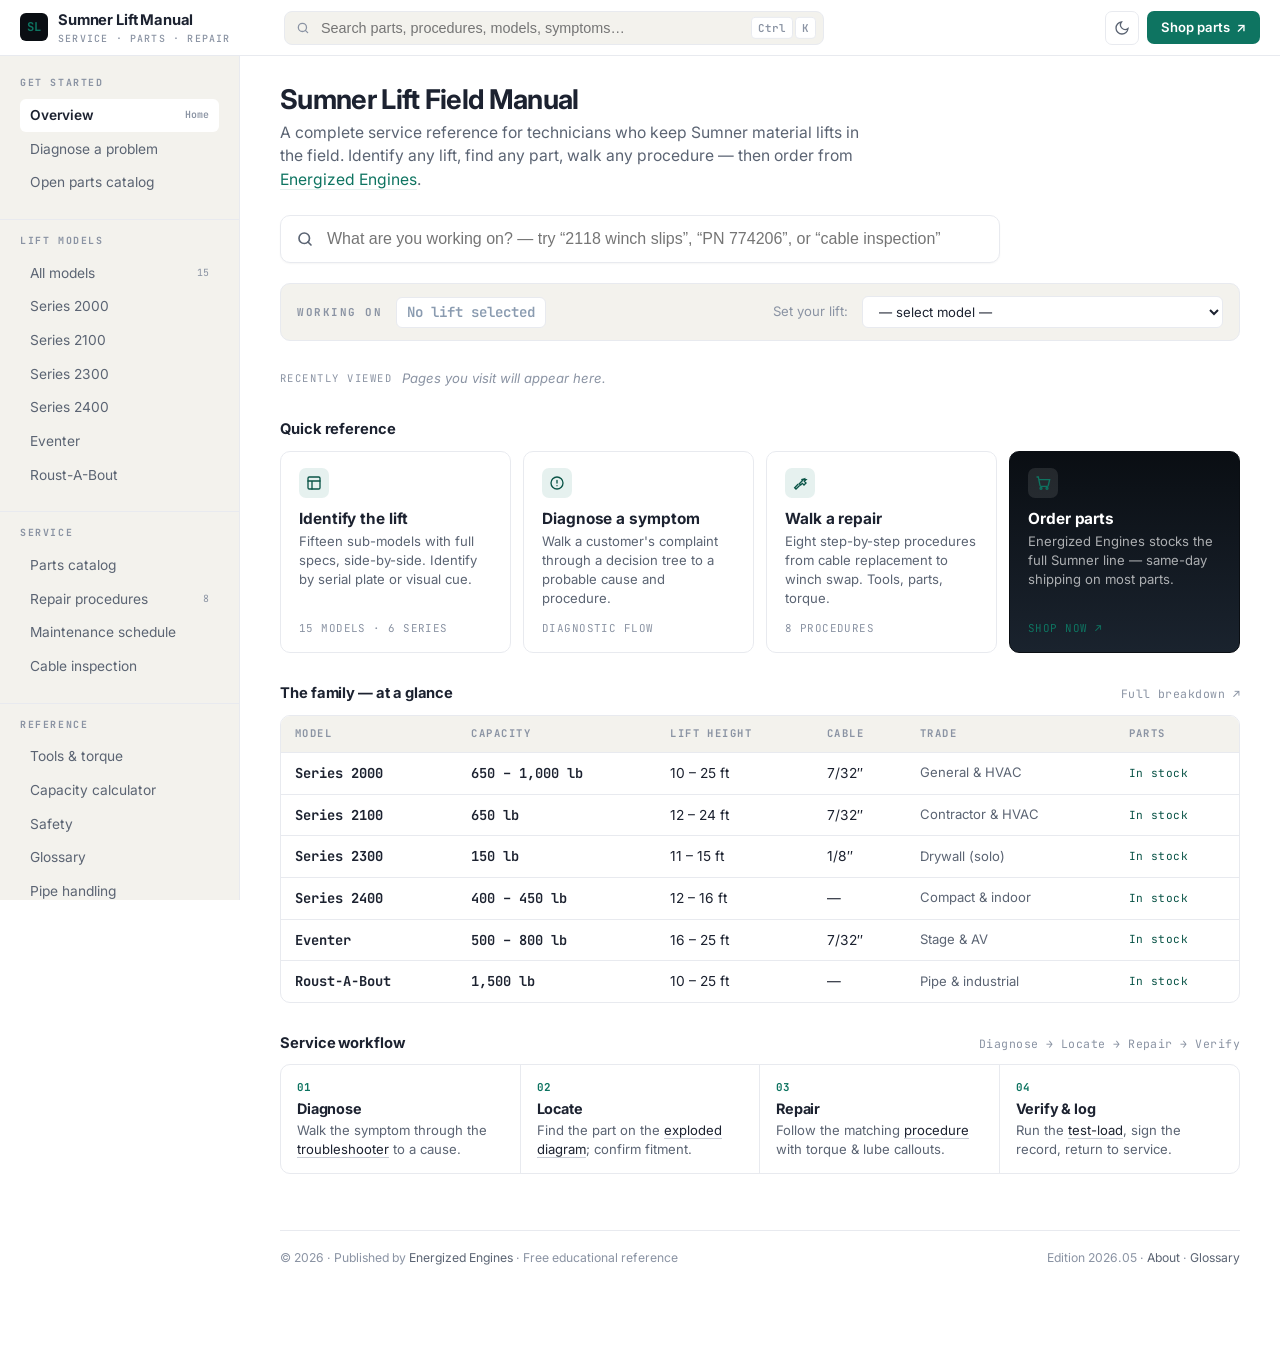
==== index.html @ 6c2befb0 "UX overhaul: rebuild home as a real app shell The site has been getting CSS layered on top of CSS. T" ====
<!doctype html>
<html lang="en">
<head>
<meta charset="utf-8" />
<meta name="viewport" content="width=device-width, initial-scale=1" />
<title>Sumner Lift Field Manual — Service Reference for Repair Personnel</title>
<meta name="description" content="A complete service reference for Sumner material lifts. Identify any lift, find any part, walk any procedure, and order from Energized Engines." />
<link rel="preconnect" href="https://fonts.googleapis.com" />
<link rel="preconnect" href="https://fonts.gstatic.com" crossorigin />
<link href="https://fonts.googleapis.com/css2?family=Inter:wght@400;500;600;700;800&family=JetBrains+Mono:wght@400;500;600;700&display=swap" rel="stylesheet" />
<link rel="stylesheet" href="css/styles.css" />
<link rel="icon" href="data:image/svg+xml,%3Csvg xmlns='http://www.w3.org/2000/svg' viewBox='0 0 32 32'%3E%3Crect width='32' height='32' rx='6' fill='%230a0e13'/%3E%3Ctext x='50%25' y='58%25' font-family='monospace' font-size='14' font-weight='700' fill='%230e7461' text-anchor='middle'%3ESL%3C/text%3E%3C/svg%3E" />
</head>
<body class="app-page">

<!-- TOP BAR -->
<header class="app-topbar">
  <div class="app-topbar-inner">
    <a href="index.html" class="app-brand">
      <div class="app-brand-mark">SL</div>
      <div class="app-brand-name">Sumner Lift Manual<small>Service · Parts · Repair</small></div>
    </a>

    <div class="app-search">
      <input type="search" id="site-search" placeholder="Search parts, procedures, models, symptoms…" aria-label="Search the manual" autocomplete="off" />
      <span class="app-search-kbd"><kbd id="kbd-mod">⌘</kbd><kbd>K</kbd></span>
      <div class="search-results" id="search-results"></div>
    </div>

    <div class="app-topbar-actions">
      <button class="app-mobile-toggle app-icon-btn" aria-label="Open menu" onclick="document.querySelector('.app-sidebar').classList.add('open'); document.querySelector('.app-mobile-backdrop').classList.add('open');">≡</button>
      <button class="app-icon-btn theme-toggle" onclick="toggleTheme()" aria-label="Toggle theme"></button>
      <a class="app-shop-btn" href="https://www.energizedengines.com/collections/all-parts" target="_blank" rel="sponsored noopener"><span>Shop parts</span></a>
    </div>
  </div>
</header>

<div class="app-mobile-backdrop" onclick="document.querySelector('.app-sidebar').classList.remove('open'); this.classList.remove('open');"></div>

<div class="app-shell">

  <!-- SIDEBAR -->
  <aside class="app-sidebar">
    <div class="app-nav-group">
      <h6>Get started</h6>
      <ul>
        <li><a href="index.html" class="active">Overview <span class="badge">Home</span></a></li>
        <li><a href="troubleshooting.html">Diagnose a problem</a></li>
        <li><a href="parts.html">Open parts catalog</a></li>
      </ul>
    </div>

    <div class="app-nav-group">
      <h6>Lift models</h6>
      <ul>
        <li><a href="models.html">All models <span class="badge">15</span></a></li>
        <li><a href="models.html#series-2000">Series 2000</a></li>
        <li><a href="models.html#series-2100">Series 2100</a></li>
        <li><a href="models.html#series-2300">Series 2300</a></li>
        <li><a href="models.html#series-2400">Series 2400</a></li>
        <li><a href="models.html#eventer">Eventer</a></li>
        <li><a href="models.html#roust-a-bout">Roust-A-Bout</a></li>
      </ul>
    </div>

    <div class="app-nav-group">
      <h6>Service</h6>
      <ul>
        <li><a href="parts.html">Parts catalog</a></li>
        <li><a href="repairs.html">Repair procedures <span class="badge">8</span></a></li>
        <li><a href="maintenance.html">Maintenance schedule</a></li>
        <li><a href="inspection.html">Cable inspection</a></li>
      </ul>
    </div>

    <div class="app-nav-group">
      <h6>Reference</h6>
      <ul>
        <li><a href="tools.html">Tools &amp; torque</a></li>
        <li><a href="calculators.html">Capacity calculator</a></li>
        <li><a href="safety.html">Safety</a></li>
        <li><a href="glossary.html">Glossary</a></li>
        <li><a href="pipe-equipment.html">Pipe handling</a></li>
        <li><a href="history.html">Heritage</a></li>
      </ul>
    </div>

    <div class="app-nav-group">
      <h6>Order parts</h6>
      <ul>
        <li><a class="app-nav-shop" href="https://www.energizedengines.com/collections/all-parts" target="_blank" rel="sponsored noopener">Shop Sumner parts ↗</a></li>
      </ul>
    </div>
  </aside>

  <!-- MAIN -->
  <main class="app-main">

    <!-- DASHBOARD HERO -->
    <h1 class="app-h1">Sumner Lift Field Manual</h1>
    <p class="app-subtitle">A complete service reference for technicians who keep Sumner material lifts in the field. Identify any lift, find any part, walk any procedure — then order from <a href="https://www.energizedengines.com/" target="_blank" rel="sponsored noopener" style="color: var(--accent-teal); border-bottom: 1px solid var(--accent-teal-tint);">Energized Engines</a>.</p>

    <div class="app-hero-search">
      <input type="search" placeholder="What are you working on? — try “2118 winch slips”, “PN 774206”, or “cable inspection”"
             oninput="document.getElementById('site-search').value=this.value; document.getElementById('site-search').dispatchEvent(new Event('input'));" />
    </div>

    <!-- LIFT CONTEXT -->
    <div class="app-ctx">
      <strong>Working on</strong>
      <span class="app-ctx-active" id="lift-ctx-display"><em style="color: var(--v3-text-faint); font-style: normal;">No lift selected</em></span>
      <button id="lift-ctx-clear" class="clear-ctx" title="Clear lift selection" aria-label="Clear lift selection" style="background: transparent; border: 0; color: var(--v3-text-faint); font-family: var(--mono); cursor: pointer; padding: 0 4px; display: none;">×</button>
      <span style="margin-left: auto; color: var(--v3-text-faint); font-size: .82rem;">Set your lift:</span>
      <select id="lift-ctx" aria-label="Select your lift model">
        <option value="">— select model —</option>
        <option value="2010">Series 2010 — 1,000 lb / 11′7″</option>
        <option value="2015">Series 2015 — 800 lb / 16′2″</option>
        <option value="2020">Series 2020 — 800 lb / 20′9″</option>
        <option value="2025">Series 2025 — 650 lb / 25′5″</option>
        <option value="2112">Series 2112 — 650 lb / 12′11″</option>
        <option value="2118">Series 2118 — 650 lb / 18′4″</option>
        <option value="2124">Series 2124 — 650 lb / 23′9″</option>
        <option value="2300">Series 2300 — 150 lb (drywall)</option>
        <option value="2412">Series 2412 — 400 lb / 12′11″</option>
        <option value="2416">Series 2416 — 450 lb / 16′11″</option>
        <option value="Eventer 16">Eventer 16 — 500 lb / 16′11″</option>
        <option value="Eventer 20">Eventer 20 — 800 lb / 20′</option>
        <option value="Eventer 25">Eventer 25 — 650 lb / 25′</option>
        <option value="R-100">Roust-A-Bout R-100 — 1,500 lb / 10′ (fits std. door)</option>
        <option value="R-150">Roust-A-Bout R-150 — 1,500 lb / 15′</option>
        <option value="R-250">Roust-A-Bout R-250 — 1,500 lb / 25′</option>
      </select>
    </div>

    <!-- RECENTLY VIEWED -->
    <div class="app-recent">
      <span class="app-recent-label">Recently viewed</span>
      <div id="recent-list">
        <div class="empty">Pages you visit will appear here.</div>
      </div>
    </div>

    <!-- QUICK REFERENCE -->
    <div class="app-section-h">
      <h2>Quick reference</h2>
    </div>
    <div class="app-quickref">
      <a class="app-card" href="models.html">
        <div class="icon"><svg viewBox="0 0 24 24" fill="none" stroke="currentColor" stroke-width="2" stroke-linecap="round"><rect x="3" y="3" width="18" height="18" rx="2"/><path d="M3 9h18M9 21V9"/></svg></div>
        <h3>Identify the lift</h3>
        <p>Fifteen sub-models with full specs, side-by-side. Identify by serial plate or visual cue.</p>
        <div class="meta-bottom">15 MODELS · 6 SERIES</div>
      </a>
      <a class="app-card" href="troubleshooting.html">
        <div class="icon"><svg viewBox="0 0 24 24" fill="none" stroke="currentColor" stroke-width="2" stroke-linecap="round"><circle cx="12" cy="12" r="9"/><path d="M12 8v4M12 16h.01"/></svg></div>
        <h3>Diagnose a symptom</h3>
        <p>Walk a customer&apos;s complaint through a decision tree to a probable cause and procedure.</p>
        <div class="meta-bottom">DIAGNOSTIC FLOW</div>
      </a>
      <a class="app-card" href="repairs.html">
        <div class="icon"><svg viewBox="0 0 24 24" fill="none" stroke="currentColor" stroke-width="2" stroke-linecap="round"><path d="M14 7h7l-2.5 2.5L21 12l-3 3-2.5-2.5L13 15l-2-2 7-7z"/><path d="M9 14l-5 5 2 2 5-5"/></svg></div>
        <h3>Walk a repair</h3>
        <p>Eight step-by-step procedures from cable replacement to winch swap. Tools, parts, torque.</p>
        <div class="meta-bottom">8 PROCEDURES</div>
      </a>
      <a class="app-card app-card--shop" href="https://www.energizedengines.com/collections/all-parts" target="_blank" rel="sponsored noopener">
        <div class="icon"><svg viewBox="0 0 24 24" fill="none" stroke="currentColor" stroke-width="2" stroke-linecap="round"><path d="M3 3h2l2.5 12.5a2 2 0 0 0 2 1.5h8.5a2 2 0 0 0 2-1.6L22 7H6"/><circle cx="9" cy="20" r="1.5"/><circle cx="18" cy="20" r="1.5"/></svg></div>
        <h3>Order parts</h3>
        <p>Energized Engines stocks the full Sumner line — same-day shipping on most parts.</p>
        <div class="meta-bottom">SHOP NOW ↗</div>
      </a>
    </div>

    <!-- THE FAMILY · SPEC MATRIX -->
    <div class="app-section-h">
      <h2>The family — at a glance</h2>
      <a class="more" href="models.html">Full breakdown ↗</a>
    </div>
    <div class="app-spec-matrix">
      <table>
        <thead>
          <tr>
            <th>Model</th>
            <th>Capacity</th>
            <th>Lift height</th>
            <th>Cable</th>
            <th>Trade</th>
            <th>Parts</th>
          </tr>
        </thead>
        <tbody>
          <tr onclick="window.location.href='models.html#series-2000'">
            <td class="model">Series 2000</td>
            <td class="cap">650 – 1,000 lb</td>
            <td>10 – 25 ft</td>
            <td>7/32″</td>
            <td class="desc">General &amp; HVAC</td>
            <td class="stock">In stock</td>
          </tr>
          <tr onclick="window.location.href='models.html#series-2100'">
            <td class="model">Series 2100</td>
            <td class="cap">650 lb</td>
            <td>12 – 24 ft</td>
            <td>7/32″</td>
            <td class="desc">Contractor &amp; HVAC</td>
            <td class="stock">In stock</td>
          </tr>
          <tr onclick="window.location.href='models.html#series-2300'">
            <td class="model">Series 2300</td>
            <td class="cap">150 lb</td>
            <td>11 – 15 ft</td>
            <td>1/8″</td>
            <td class="desc">Drywall (solo)</td>
            <td class="stock">In stock</td>
          </tr>
          <tr onclick="window.location.href='models.html#series-2400'">
            <td class="model">Series 2400</td>
            <td class="cap">400 – 450 lb</td>
            <td>12 – 16 ft</td>
            <td>—</td>
            <td class="desc">Compact &amp; indoor</td>
            <td class="stock">In stock</td>
          </tr>
          <tr onclick="window.location.href='models.html#eventer'">
            <td class="model">Eventer</td>
            <td class="cap">500 – 800 lb</td>
            <td>16 – 25 ft</td>
            <td>7/32″</td>
            <td class="desc">Stage &amp; AV</td>
            <td class="stock">In stock</td>
          </tr>
          <tr onclick="window.location.href='models.html#roust-a-bout'">
            <td class="model">Roust-A-Bout</td>
            <td class="cap">1,500 lb</td>
            <td>10 – 25 ft</td>
            <td>—</td>
            <td class="desc">Pipe &amp; industrial</td>
            <td class="stock">In stock</td>
          </tr>
        </tbody>
      </table>
    </div>

    <!-- SERVICE WORKFLOW -->
    <div class="app-section-h">
      <h2>Service workflow</h2>
      <span class="more">Diagnose → Locate → Repair → Verify</span>
    </div>
    <div class="app-flow">
      <div class="app-flow-step">
        <div class="num">01</div>
        <h4>Diagnose</h4>
        <p>Walk the symptom through the <a href="troubleshooting.html">troubleshooter</a> to a cause.</p>
      </div>
      <div class="app-flow-step">
        <div class="num">02</div>
        <h4>Locate</h4>
        <p>Find the part on the <a href="parts.html">exploded diagram</a>; confirm fitment.</p>
      </div>
      <div class="app-flow-step">
        <div class="num">03</div>
        <h4>Repair</h4>
        <p>Follow the matching <a href="repairs.html">procedure</a> with torque &amp; lube callouts.</p>
      </div>
      <div class="app-flow-step">
        <div class="num">04</div>
        <h4>Verify &amp; log</h4>
        <p>Run the <a href="maintenance.html">test-load</a>, sign the record, return to service.</p>
      </div>
    </div>

    <!-- FOOTER -->
    <div class="app-footer">
      <span>© 2026 · Published by <a href="https://www.energizedengines.com/" target="_blank" rel="sponsored noopener">Energized Engines</a> · Free educational reference</span>
      <span>Edition 2026.05 · <a href="history.html">About</a> · <a href="glossary.html">Glossary</a></span>
    </div>

  </main>

</div>

<script src="js/main.js"></script>
<script>
  // Show ⌘ on Mac, Ctrl on Windows/Linux
  (function () {
    var kbd = document.getElementById('kbd-mod');
    if (kbd && !/Mac|iPhone|iPad/.test(navigator.platform || '')) kbd.textContent = 'Ctrl';
  })();
</script>

</body>
</html>
---- css/styles.css ----
/* ============================================================
   SUMNER LIFT FIELD MANUAL — STYLESHEET
   Industrial / technical-manual aesthetic
   ============================================================ */

:root {
  --steel-950: #0b1117;
  --steel-900: #111820;
  --steel-800: #1a232e;
  --steel-700: #243140;
  --steel-600: #34465a;
  --steel-500: #5b6e85;
  --steel-400: #8a9bb0;
  --steel-300: #b9c4d2;
  --steel-200: #dde3ec;
  --steel-100: #eef1f5;
  --steel-050: #f7f8fb;

  --safety-orange: #ff6b1a;
  --safety-orange-dim: #d35613;
  --hazard-yellow: #ffc419;
  --hazard-yellow-dim: #d99e00;
  --signal-red: #d23131;
  --signal-green: #2b9a4a;
  --signal-blue: #1f6feb;

  --ink: #0b1117;
  --ink-soft: #2a3441;
  --paper: #ffffff;
  --paper-warm: #fbfaf6;
  --paper-soft: #f7f8fb;

  --rule: #d8dee7;
  --rule-strong: #b3bdcb;

  --shadow-sm: 0 1px 2px rgba(11,17,23,.06), 0 1px 1px rgba(11,17,23,.04);
  --shadow-md: 0 4px 14px rgba(11,17,23,.08), 0 2px 4px rgba(11,17,23,.05);
  --shadow-lg: 0 18px 40px rgba(11,17,23,.18), 0 6px 14px rgba(11,17,23,.08);

  --radius-sm: 4px;
  --radius-md: 8px;
  --radius-lg: 14px;

  --mono: ui-monospace, "SF Mono", "JetBrains Mono", "Fira Code", Menlo, Consolas, monospace;
  --sans: "Inter", system-ui, -apple-system, "Segoe UI", Roboto, "Helvetica Neue", Arial, sans-serif;
  --serif: "Source Serif 4", "Source Serif Pro", Georgia, "Times New Roman", serif;

  --maxw: 1240px;
}

* { box-sizing: border-box; }
html { -webkit-text-size-adjust: 100%; scroll-behavior: smooth; }
body {
  margin: 0;
  font-family: var(--sans);
  font-size: 16px;
  line-height: 1.55;
  color: var(--ink);
  background: var(--paper);
  -webkit-font-smoothing: antialiased;
}

img, svg { max-width: 100%; display: block; }
a { color: var(--signal-blue); text-decoration: none; }
a:hover { text-decoration: underline; }

/* ---------- Typography ---------- */
h1, h2, h3, h4 { font-weight: 700; line-height: 1.2; letter-spacing: -0.01em; margin: 0 0 .5em; }
h1 { font-size: clamp(2rem, 4vw, 3.25rem); letter-spacing: -0.025em; }
h2 { font-size: clamp(1.5rem, 2.4vw, 2.1rem); letter-spacing: -0.02em; }
h3 { font-size: 1.2rem; }
p { margin: 0 0 1em; }
code, kbd { font-family: var(--mono); font-size: .9em; background: var(--steel-100); padding: 1px 6px; border-radius: 3px; }

.eyebrow {
  font-family: var(--mono);
  font-size: .78rem;
  letter-spacing: .18em;
  text-transform: uppercase;
  color: var(--safety-orange);
  font-weight: 600;
  display: inline-flex;
  align-items: center;
  gap: .55rem;
}
.eyebrow::before {
  content: "";
  width: 28px; height: 2px;
  background: var(--safety-orange);
}

.lead { font-size: 1.18rem; color: var(--ink-soft); }

/* ---------- Layout ---------- */
.wrap { max-width: var(--maxw); margin: 0 auto; padding: 0 24px; }
.section { padding: 72px 0; }
.section--tight { padding: 48px 0; }
.section--dark { background: var(--steel-950); color: var(--steel-200); }
.section--dark h1, .section--dark h2, .section--dark h3 { color: #fff; }
.section--paper { background: var(--paper-warm); }
.section--steel { background: var(--steel-100); }

/* ---------- Top bar ---------- */
.topbar {
  background: var(--steel-950);
  color: var(--steel-300);
  font-family: var(--mono);
  font-size: .78rem;
  letter-spacing: .04em;
  padding: 7px 0;
  border-bottom: 1px solid #000;
}
.topbar .wrap {
  display: flex; justify-content: space-between; align-items: center; gap: 16px;
  flex-wrap: wrap;
}
.topbar .blink {
  width: 8px; height: 8px; background: var(--signal-green); border-radius: 50%;
  display: inline-block; margin-right: 8px; box-shadow: 0 0 8px var(--signal-green);
  animation: blink 2s ease-in-out infinite;
}
@keyframes blink { 50% { opacity: .35; } }

/* ---------- Header / nav ---------- */
.site-header {
  background: var(--paper);
  border-bottom: 1px solid var(--rule);
  position: sticky; top: 0; z-index: 50;
  backdrop-filter: saturate(140%) blur(8px);
  background: rgba(255,255,255,.92);
}
.site-header .wrap {
  display: flex; align-items: center; justify-content: space-between; gap: 24px;
  padding-top: 14px; padding-bottom: 14px;
}
.brand {
  display: inline-flex; align-items: center; gap: 12px;
  text-decoration: none; color: var(--ink);
}
.brand:hover { text-decoration: none; }
.brand-mark {
  width: 38px; height: 38px;
  display: grid; place-items: center;
  background: var(--ink);
  color: var(--hazard-yellow);
  border-radius: 6px;
  font-family: var(--mono);
  font-weight: 700;
  font-size: .9rem;
  letter-spacing: .04em;
  position: relative;
  overflow: hidden;
}
.brand-mark::after {
  content: ""; position: absolute; inset: 0;
  background: repeating-linear-gradient(45deg, transparent 0 6px, rgba(255,196,25,.1) 6px 12px);
  pointer-events: none;
}
.brand-name { font-weight: 700; font-size: 1.05rem; line-height: 1; }
.brand-sub  { font-family: var(--mono); font-size: .72rem; letter-spacing: .12em; color: var(--steel-500); text-transform: uppercase; }

.nav { display: flex; gap: 4px; }
.nav a {
  padding: 8px 14px;
  color: var(--ink-soft);
  font-weight: 500;
  font-size: .94rem;
  border-radius: 6px;
}
.nav a:hover { background: var(--steel-100); text-decoration: none; color: var(--ink); }
.nav a.active { color: var(--ink); background: var(--steel-100); }

.menu-toggle {
  display: none; border: 1px solid var(--rule-strong); background: transparent;
  padding: 8px 12px; border-radius: 6px; cursor: pointer; font-family: var(--mono);
}

@media (max-width: 900px) {
  .menu-toggle { display: inline-flex; }
  .nav {
    display: none; position: absolute; top: 100%; left: 0; right: 0;
    background: var(--paper); border-bottom: 1px solid var(--rule);
    flex-direction: column; padding: 12px; gap: 2px;
  }
  .nav.open { display: flex; }
  .nav a { padding: 12px; }
}

/* ---------- Buttons ---------- */
.btn {
  display: inline-flex; align-items: center; gap: 8px;
  padding: 12px 20px;
  border-radius: 8px;
  font-weight: 600; font-size: .95rem;
  border: 1px solid transparent;
  cursor: pointer; text-decoration: none;
  transition: transform .12s ease, background .15s ease, box-shadow .15s ease;
}
.btn:hover { text-decoration: none; transform: translateY(-1px); }
.btn--primary { background: var(--ink); color: #fff; }
.btn--primary:hover { background: #000; box-shadow: var(--shadow-md); }
.btn--accent { background: var(--safety-orange); color: #fff; }
.btn--accent:hover { background: var(--safety-orange-dim); }
.btn--ghost { background: transparent; color: var(--ink); border-color: var(--rule-strong); }
.btn--ghost:hover { background: var(--steel-100); }
.btn--sm { padding: 8px 14px; font-size: .85rem; }

/* ---------- Hero ---------- */
.hero {
  position: relative;
  background:
    radial-gradient(1200px 500px at 80% -10%, rgba(255,107,26,.18), transparent 60%),
    radial-gradient(900px 600px at -10% 110%, rgba(31,111,235,.18), transparent 60%),
    linear-gradient(180deg, var(--steel-950), var(--steel-900));
  color: #fff;
  overflow: hidden;
  padding: 96px 0 88px;
  border-bottom: 1px solid #000;
}
.hero::before {
  content: ""; position: absolute; inset: 0;
  background-image:
    linear-gradient(transparent 95%, rgba(255,255,255,.05) 95%),
    linear-gradient(90deg, transparent 95%, rgba(255,255,255,.05) 95%);
  background-size: 32px 32px;
  pointer-events: none;
  mask-image: radial-gradient(ellipse at center, black 50%, transparent 90%);
}
.hero .wrap { position: relative; display: grid; grid-template-columns: 1.3fr .9fr; gap: 56px; align-items: center; }
.hero h1 { color: #fff; font-size: clamp(2.4rem, 5vw, 4rem); }
.hero .lead { color: var(--steel-300); max-width: 56ch; }
.hero-cta { display: flex; flex-wrap: wrap; gap: 12px; margin-top: 28px; }

.hero-stats {
  display: grid; grid-template-columns: repeat(3, 1fr);
  border-top: 1px solid rgba(255,255,255,.12);
  margin-top: 48px; padding-top: 24px;
  font-family: var(--mono);
}
.hero-stats div { padding-right: 20px; }
.hero-stats strong { font-size: 1.6rem; display: block; color: var(--hazard-yellow); }
.hero-stats span { font-size: .78rem; letter-spacing: .12em; text-transform: uppercase; color: var(--steel-400); }

.hero-art {
  aspect-ratio: 1/1.1;
  background: linear-gradient(180deg, #1a232e, #0b1117);
  border: 1px solid rgba(255,255,255,.08);
  border-radius: 16px;
  position: relative;
  overflow: hidden;
  box-shadow: var(--shadow-lg);
}
.hero-art::after {
  content: "MAST · CARRIAGE · BASE";
  position: absolute; bottom: 16px; left: 16px;
  font-family: var(--mono); font-size: .72rem; letter-spacing: .18em;
  color: var(--steel-500);
}
.hero-art-tag {
  position: absolute; top: 16px; left: 16px;
  font-family: var(--mono); font-size: .72rem; letter-spacing: .14em;
  color: var(--hazard-yellow); border: 1px solid rgba(255,196,25,.4);
  padding: 4px 10px; border-radius: 99px;
}

@media (max-width: 900px) {
  .hero .wrap { grid-template-columns: 1fr; gap: 32px; }
  .hero { padding: 64px 0 56px; }
  .hero-art { max-width: 420px; margin: 0 auto; width: 100%; }
}

/* ---------- Cards & grids ---------- */
.grid { display: grid; gap: 24px; }
.grid--3 { grid-template-columns: repeat(3, 1fr); }
.grid--2 { grid-template-columns: repeat(2, 1fr); }
.grid--4 { grid-template-columns: repeat(4, 1fr); }
@media (max-width: 980px) { .grid--3, .grid--4 { grid-template-columns: repeat(2, 1fr); } }
@media (max-width: 640px) { .grid--3, .grid--4, .grid--2 { grid-template-columns: 1fr; } }

.card {
  background: var(--paper);
  border: 1px solid var(--rule);
  border-radius: var(--radius-lg);
  padding: 24px;
  transition: border-color .15s ease, transform .15s ease, box-shadow .15s ease;
}
.card:hover { border-color: var(--rule-strong); transform: translateY(-2px); box-shadow: var(--shadow-md); }
.card h3 { margin-top: 0; }
.card .meta {
  font-family: var(--mono); font-size: .72rem; letter-spacing: .14em;
  text-transform: uppercase; color: var(--steel-500);
  display: flex; gap: 10px; align-items: center; margin-bottom: 12px;
}
.card .meta .dot { width: 6px; height: 6px; border-radius: 50%; background: var(--safety-orange); }

.card--lift {
  display: flex; flex-direction: column; gap: 16px;
}
.card--lift .lift-svg {
  background: var(--steel-050);
  border-radius: 10px;
  border: 1px solid var(--rule);
  padding: 16px;
  height: 220px; display: grid; place-items: center;
}
.spec-list { list-style: none; margin: 0; padding: 0; font-size: .9rem; }
.spec-list li {
  display: flex; justify-content: space-between; gap: 16px;
  padding: 7px 0; border-bottom: 1px dashed var(--rule);
}
.spec-list li:last-child { border-bottom: 0; }
.spec-list .k { color: var(--steel-500); font-family: var(--mono); font-size: .78rem; letter-spacing: .04em; text-transform: uppercase; }
.spec-list .v { font-weight: 600; }

/* ---------- Schematic / SVG box ---------- */
.schematic {
  background:
    linear-gradient(rgba(35,49,64,.05), rgba(35,49,64,.05)),
    repeating-linear-gradient(0deg, var(--steel-100) 0 1px, transparent 1px 32px),
    repeating-linear-gradient(90deg, var(--steel-100) 0 1px, transparent 1px 32px),
    var(--paper-warm);
  border: 1px solid var(--rule);
  border-radius: var(--radius-md);
  padding: 24px;
  position: relative;
}
.schematic::before {
  content: "FIG. " attr(data-fig);
  position: absolute; top: 10px; right: 14px;
  font-family: var(--mono); font-size: .7rem; letter-spacing: .14em;
  color: var(--steel-500);
}

/* ---------- Callouts ---------- */
.callout {
  border-left: 4px solid var(--steel-500);
  background: var(--steel-050);
  padding: 16px 18px;
  border-radius: 4px;
  margin: 24px 0;
  font-size: .95rem;
}
.callout strong { display: block; font-family: var(--mono); font-size: .76rem; letter-spacing: .14em; text-transform: uppercase; margin-bottom: 4px; }
.callout--danger  { border-color: var(--signal-red);     background: #fdecec; }
.callout--danger strong  { color: var(--signal-red); }
.callout--warning { border-color: var(--hazard-yellow-dim); background: #fff7da; }
.callout--warning strong { color: var(--hazard-yellow-dim); }
.callout--info    { border-color: var(--signal-blue);    background: #eef4ff; }
.callout--info strong    { color: var(--signal-blue); }
.callout--ok      { border-color: var(--signal-green);   background: #e6f5eb; }
.callout--ok strong      { color: var(--signal-green); }

/* ---------- Tables ---------- */
table.data {
  width: 100%; border-collapse: collapse; font-size: .92rem;
  background: var(--paper); border: 1px solid var(--rule);
  border-radius: var(--radius-md); overflow: hidden;
}
table.data th, table.data td { padding: 12px 14px; text-align: left; }
table.data thead th {
  background: var(--steel-900); color: #fff;
  font-family: var(--mono); font-size: .76rem; letter-spacing: .12em; text-transform: uppercase;
  font-weight: 600;
}
table.data tbody tr { border-top: 1px solid var(--rule); }
table.data tbody tr:nth-child(even) { background: var(--steel-050); }

/* ---------- Page header ---------- */
.page-head {
  background: var(--steel-950); color: #fff;
  padding: 64px 0 56px;
  border-bottom: 1px solid #000;
  position: relative;
  overflow: hidden;
}
.page-head::before {
  content: ""; position: absolute; inset: 0;
  background:
    radial-gradient(700px 220px at 90% 50%, rgba(255,107,26,.15), transparent 60%),
    repeating-linear-gradient(90deg, transparent 0 28px, rgba(255,255,255,.03) 28px 29px);
}
.page-head .wrap { position: relative; }
.page-head h1 { color: #fff; max-width: 24ch; }
.page-head p { color: var(--steel-300); max-width: 70ch; }
.breadcrumb {
  font-family: var(--mono); font-size: .76rem; letter-spacing: .12em;
  text-transform: uppercase; color: var(--steel-400); margin-bottom: 12px;
}
.breadcrumb a { color: var(--steel-300); }
.breadcrumb span { color: var(--hazard-yellow); }

/* ---------- Parts catalog ---------- */
.parts-toolbar {
  display: flex; gap: 12px; flex-wrap: wrap; align-items: center;
  background: var(--paper); border: 1px solid var(--rule);
  padding: 12px; border-radius: var(--radius-md);
  margin-bottom: 24px;
  box-shadow: var(--shadow-sm);
}
.parts-toolbar input[type="search"] {
  flex: 1 1 280px; min-width: 200px;
  border: 1px solid var(--rule-strong); background: var(--paper);
  padding: 10px 14px; border-radius: 8px;
  font: inherit; font-size: .95rem;
}
.parts-toolbar input[type="search"]:focus {
  outline: 2px solid var(--signal-blue); outline-offset: 1px;
}
.chip-row { display: flex; gap: 6px; flex-wrap: wrap; }
.chip {
  font: inherit; font-size: .82rem;
  padding: 7px 12px; border-radius: 99px;
  border: 1px solid var(--rule-strong);
  background: var(--paper); cursor: pointer;
  font-family: var(--mono); letter-spacing: .04em;
  transition: all .15s ease;
}
.chip:hover { border-color: var(--steel-700); }
.chip[aria-pressed="true"] {
  background: var(--ink); color: #fff; border-color: var(--ink);
}

.parts-grid {
  display: grid; grid-template-columns: repeat(auto-fill, minmax(280px, 1fr));
  gap: 16px;
}
.part-card {
  border: 1px solid var(--rule); background: var(--paper);
  border-radius: var(--radius-md); padding: 16px;
  display: flex; flex-direction: column; gap: 10px;
  transition: border-color .15s ease, transform .15s ease;
  cursor: pointer;
}
.part-card:hover { border-color: var(--steel-700); transform: translateY(-2px); }
.part-card .pn {
  font-family: var(--mono); font-size: .76rem; letter-spacing: .08em;
  color: var(--safety-orange); font-weight: 600;
}
.part-card h4 { margin: 0; font-size: 1rem; }
.part-card .desc { font-size: .88rem; color: var(--ink-soft); margin: 0; }
.part-card .tags { display: flex; gap: 6px; flex-wrap: wrap; margin-top: 4px; }
.tag {
  font-family: var(--mono); font-size: .68rem; letter-spacing: .06em;
  background: var(--steel-100); color: var(--steel-700);
  padding: 3px 8px; border-radius: 4px; text-transform: uppercase;
}
.tag--wear { background: #fff3da; color: var(--hazard-yellow-dim); }
.tag--safety { background: #fdecec; color: var(--signal-red); }
.tag--cable { background: #eef4ff; color: var(--signal-blue); }

/* ---------- Modal ---------- */
.modal-backdrop {
  position: fixed; inset: 0; background: rgba(11,17,23,.65);
  display: none; align-items: center; justify-content: center;
  z-index: 100; padding: 24px; backdrop-filter: blur(4px);
}
.modal-backdrop.open { display: flex; animation: fade .15s ease; }
@keyframes fade { from { opacity: 0; } }
.modal {
  background: var(--paper); border-radius: var(--radius-lg);
  max-width: 720px; width: 100%; max-height: 88vh; overflow: auto;
  box-shadow: var(--shadow-lg);
}
.modal-head {
  padding: 20px 24px; border-bottom: 1px solid var(--rule);
  display: flex; justify-content: space-between; gap: 16px; align-items: start;
}
.modal-body { padding: 24px; }
.modal h3 { margin: 0; }
.close-btn {
  border: 1px solid var(--rule-strong); background: var(--paper);
  width: 36px; height: 36px; border-radius: 8px; cursor: pointer; font-size: 1.2rem;
}
.close-btn:hover { background: var(--steel-100); }

/* ---------- Diagram interactive hotspots ---------- */
.diagram-wrap {
  display: grid; grid-template-columns: 1.5fr 1fr; gap: 24px;
}
@media (max-width: 880px) { .diagram-wrap { grid-template-columns: 1fr; } }

.hotspot-list {
  list-style: none; margin: 0; padding: 0;
  border: 1px solid var(--rule); border-radius: var(--radius-md);
  background: var(--paper); overflow: hidden; max-height: 560px; overflow-y: auto;
}
.hotspot-list li {
  padding: 12px 16px; border-bottom: 1px solid var(--rule);
  cursor: pointer; transition: background .12s ease;
  display: flex; gap: 12px; align-items: start;
}
.hotspot-list li:last-child { border-bottom: 0; }
.hotspot-list li:hover, .hotspot-list li.active {
  background: var(--steel-050);
}
.hotspot-list .num {
  flex-shrink: 0; width: 26px; height: 26px;
  background: var(--ink); color: var(--hazard-yellow);
  border-radius: 50%; display: grid; place-items: center;
  font-family: var(--mono); font-size: .8rem; font-weight: 700;
}
.hotspot-list strong { display: block; font-size: .95rem; }
.hotspot-list small { color: var(--steel-500); font-family: var(--mono); font-size: .72rem; letter-spacing: .04em; }

.hotspot-circle {
  cursor: pointer; transition: transform .15s ease;
  transform-origin: center;
  transform-box: fill-box;
}
.hotspot-circle:hover, .hotspot-circle.active {
  transform: scale(1.25);
}
.hotspot-label {
  font-family: var(--mono); font-size: 11px; font-weight: 700;
  fill: var(--ink); pointer-events: none;
}

/* ---------- Steps / procedures ---------- */
.steps {
  list-style: none; margin: 0; padding: 0; counter-reset: step;
}
.steps > li {
  position: relative; padding: 0 0 28px 56px;
  counter-increment: step;
  border-left: 2px solid var(--rule);
  margin-left: 18px;
}
.steps > li::before {
  content: counter(step, decimal-leading-zero);
  position: absolute; left: -19px; top: -4px;
  width: 36px; height: 36px;
  background: var(--ink); color: var(--hazard-yellow);
  border-radius: 50%; display: grid; place-items: center;
  font-family: var(--mono); font-size: .82rem; font-weight: 700;
}
.steps > li:last-child { border-left-color: transparent; padding-bottom: 0; }
.steps h4 { margin: 0 0 6px; }
.steps .tools {
  display: flex; gap: 6px; flex-wrap: wrap; margin-top: 8px;
}

/* ---------- Maintenance schedule ---------- */
.maint-grid {
  display: grid; grid-template-columns: 220px repeat(4, 1fr);
  border: 1px solid var(--rule); border-radius: var(--radius-md);
  overflow: hidden; background: var(--paper);
}
.maint-grid > * {
  padding: 12px 14px; border-bottom: 1px solid var(--rule); border-right: 1px solid var(--rule);
  font-size: .9rem;
}
.maint-grid > *:nth-child(5n) { border-right: 0; }
.maint-grid .h {
  background: var(--steel-900); color: #fff;
  font-family: var(--mono); font-size: .74rem; letter-spacing: .12em; text-transform: uppercase;
}
.maint-grid .check {
  text-align: center; font-family: var(--mono); color: var(--signal-green); font-size: 1.1rem;
}
.maint-grid .nope { color: var(--steel-300); }
.maint-grid .rowhead { font-weight: 600; background: var(--steel-050); }
@media (max-width: 760px) {
  .maint-grid { grid-template-columns: 1fr; }
  .maint-grid > * { border-right: 0; }
}

/* ---------- Troubleshooting flow ---------- */
.flow {
  display: grid; gap: 12px;
}
.flow-node {
  background: var(--paper); border: 1px solid var(--rule);
  border-radius: var(--radius-md); padding: 18px 20px;
  display: none;
}
.flow-node.active { display: block; animation: fade .2s ease; }
.flow-node h3 { margin-top: 0; }
.flow-node .options {
  display: flex; flex-wrap: wrap; gap: 10px; margin-top: 14px;
}
.flow-node .options button {
  font: inherit; padding: 10px 16px;
  background: var(--ink); color: #fff; border: 0; border-radius: 8px; cursor: pointer;
}
.flow-node .options button.no { background: var(--paper); color: var(--ink); border: 1px solid var(--rule-strong); }
.flow-node .options button:hover { transform: translateY(-1px); }
.flow-node.terminal { border-left: 4px solid var(--signal-green); }
.flow-trail {
  font-family: var(--mono); font-size: .76rem; color: var(--steel-500);
  letter-spacing: .08em; margin-bottom: 16px;
}
.flow-trail span { background: var(--steel-100); padding: 3px 8px; border-radius: 4px; }
.reset-btn {
  background: transparent; border: 1px solid var(--rule-strong); padding: 8px 14px;
  border-radius: 6px; cursor: pointer; font-family: var(--mono); font-size: .8rem;
}

/* ---------- Footer ---------- */
.site-footer {
  background: var(--steel-950); color: var(--steel-300);
  padding: 56px 0 32px;
  border-top: 1px solid #000;
}
.site-footer h4 {
  color: #fff; font-family: var(--mono); font-size: .78rem;
  letter-spacing: .14em; text-transform: uppercase; margin-bottom: 14px;
}
.site-footer a { color: var(--steel-300); }
.site-footer a:hover { color: var(--hazard-yellow); text-decoration: none; }
.footer-grid {
  display: grid; grid-template-columns: 1.5fr repeat(3, 1fr); gap: 32px;
  margin-bottom: 40px;
}
@media (max-width: 760px) { .footer-grid { grid-template-columns: 1fr 1fr; } }
.footer-grid ul { list-style: none; margin: 0; padding: 0; display: grid; gap: 8px; font-size: .9rem; }
.footer-bottom {
  padding-top: 24px; border-top: 1px solid rgba(255,255,255,.08);
  display: flex; justify-content: space-between; gap: 16px; flex-wrap: wrap;
  font-family: var(--mono); font-size: .76rem; color: var(--steel-500);
  letter-spacing: .06em;
}
.disclaimer {
  font-size: .78rem; color: var(--steel-500); max-width: 60ch;
}

/* ---------- Glossary ---------- */
.glossary { display: grid; gap: 8px; }
.glossary dt {
  font-weight: 700; font-size: 1.05rem;
  padding-top: 16px;
}
.glossary dd {
  margin: 0 0 8px; color: var(--ink-soft);
  border-bottom: 1px dashed var(--rule); padding-bottom: 16px;
}
.az-nav { display: flex; flex-wrap: wrap; gap: 4px; margin: 16px 0 24px; }
.az-nav a {
  width: 32px; height: 32px; display: grid; place-items: center;
  background: var(--steel-100); border-radius: 6px;
  font-family: var(--mono); font-size: .85rem; font-weight: 600; color: var(--ink);
}
.az-nav a:hover { background: var(--ink); color: var(--hazard-yellow); text-decoration: none; }
.az-nav a.empty { background: transparent; color: var(--steel-300); pointer-events: none; }

/* ---------- Utility ---------- */
.text-center { text-align: center; }
.mt-0 { margin-top: 0 !important; }
.mb-0 { margin-bottom: 0 !important; }
.mt-2 { margin-top: 1rem; }
.mt-4 { margin-top: 2rem; }
.mb-4 { margin-bottom: 2rem; }
.flex { display: flex; }
.gap-2 { gap: 1rem; }
.wrap-flex { flex-wrap: wrap; }
.divider { height: 1px; background: var(--rule); margin: 32px 0; }

/* ---------- Search highlight ---------- */
mark {
  background: var(--hazard-yellow); color: var(--ink);
  padding: 0 2px; border-radius: 2px;
}

/* ---------- Print friendliness ---------- */
@media print {
  .topbar, .site-header, .site-footer, .hero-art, .menu-toggle, .parts-toolbar,
  .global-search, .theme-toggle, .nav, .breadcrumb, .reset-btn, .btn { display: none !important; }
  .section, .page-head { padding: 12px 0; background: white !important; color: black !important; }
  .schematic, .card { break-inside: avoid; box-shadow: none; }
  .printable .checklist-card { border: 2px solid #000; }
  body { font-size: 11pt; }
  h1 { font-size: 18pt; }
  h2 { font-size: 14pt; }
}

/* ============================================================
   DARK MODE — toggled via [data-theme="dark"] on <html>
   ============================================================ */
html[data-theme="dark"] {
  --ink: #e9eef5;
  --ink-soft: #b9c4d2;
  --paper: #0d1319;
  --paper-warm: #11181f;
  --paper-soft: #161e27;
  --rule: #243140;
  --rule-strong: #34465a;
  --steel-100: #1a232e;
  --steel-050: #11181f;
  --steel-200: #243140;
  --steel-300: #5b6e85;
  --shadow-md: 0 4px 14px rgba(0,0,0,.4);
  --shadow-lg: 0 18px 40px rgba(0,0,0,.6);
}
html[data-theme="dark"] body { background: var(--paper); color: var(--ink); }
html[data-theme="dark"] .site-header { background: rgba(13,19,25,.92); border-bottom-color: var(--rule); }
html[data-theme="dark"] .nav a { color: var(--ink-soft); }
html[data-theme="dark"] .nav a:hover, html[data-theme="dark"] .nav a.active { background: var(--steel-100); color: #fff; }
html[data-theme="dark"] .brand { color: var(--ink); }
html[data-theme="dark"] .card,
html[data-theme="dark"] .part-card,
html[data-theme="dark"] .hotspot-list,
html[data-theme="dark"] .modal,
html[data-theme="dark"] .flow-node,
html[data-theme="dark"] .parts-toolbar,
html[data-theme="dark"] table.data {
  background: var(--paper-warm); border-color: var(--rule);
}
html[data-theme="dark"] .section--paper { background: var(--paper-warm); }
html[data-theme="dark"] .section--steel { background: var(--paper-soft); }
html[data-theme="dark"] .schematic {
  background:
    repeating-linear-gradient(0deg, var(--rule) 0 1px, transparent 1px 32px),
    repeating-linear-gradient(90deg, var(--rule) 0 1px, transparent 1px 32px),
    var(--paper-soft);
}
html[data-theme="dark"] .schematic svg rect[fill="#243140"],
html[data-theme="dark"] .schematic svg rect[fill="#34465a"] { fill: #5b6e85; }
html[data-theme="dark"] .callout { background: rgba(255,255,255,.04); }
html[data-theme="dark"] .callout--danger  { background: rgba(210,49,49,.12); }
html[data-theme="dark"] .callout--warning { background: rgba(255,196,25,.10); }
html[data-theme="dark"] .callout--info    { background: rgba(31,111,235,.12); }
html[data-theme="dark"] .callout--ok      { background: rgba(43,154,74,.12); }
html[data-theme="dark"] .chip { background: var(--paper-warm); color: var(--ink); border-color: var(--rule-strong); }
html[data-theme="dark"] .chip[aria-pressed="true"] { background: var(--hazard-yellow); color: var(--steel-950); border-color: var(--hazard-yellow); }
html[data-theme="dark"] .btn--ghost { color: var(--ink); border-color: var(--rule-strong); }
html[data-theme="dark"] .az-nav a { background: var(--paper-warm); color: var(--ink); }
html[data-theme="dark"] code, html[data-theme="dark"] kbd { background: var(--paper-soft); color: var(--ink); }
html[data-theme="dark"] .maint-grid { background: var(--paper-warm); }
html[data-theme="dark"] .maint-grid > * { border-color: var(--rule); }
html[data-theme="dark"] .maint-grid .rowhead { background: var(--paper-soft); }
html[data-theme="dark"] table.data tbody tr:nth-child(even) { background: var(--paper-soft); }
html[data-theme="dark"] .parts-toolbar input[type="search"],
html[data-theme="dark"] input, html[data-theme="dark"] select, html[data-theme="dark"] textarea {
  background: var(--paper-soft); color: var(--ink); border-color: var(--rule-strong);
}
html[data-theme="dark"] .modal-head { border-bottom-color: var(--rule); }
html[data-theme="dark"] .close-btn { background: var(--paper-soft); color: var(--ink); border-color: var(--rule-strong); }
html[data-theme="dark"] .flow-node .options button.no { background: var(--paper-soft); color: var(--ink); }
html[data-theme="dark"] .glossary dd { color: var(--ink-soft); border-bottom-color: var(--rule); }
html[data-theme="dark"] .hero { border-bottom-color: var(--rule); }

/* ---------- Theme toggle button ---------- */
.theme-toggle {
  background: transparent;
  border: 1px solid var(--rule-strong);
  width: 38px; height: 38px;
  border-radius: 6px;
  cursor: pointer;
  display: grid; place-items: center;
  font-family: var(--mono); font-size: 1rem;
  color: var(--ink);
  transition: background .15s ease;
}
.theme-toggle:hover { background: var(--steel-100); }
.theme-toggle svg { width: 18px; height: 18px; }

/* ---------- Global search ---------- */
.global-search {
  position: relative;
}
.global-search input {
  width: 240px;
  padding: 8px 14px 8px 34px;
  border: 1px solid var(--rule-strong);
  background: var(--paper);
  border-radius: 6px;
  font: inherit;
  font-size: .88rem;
  color: var(--ink);
}
.global-search input:focus { outline: 2px solid var(--signal-blue); }
.global-search::before {
  content: "⌕";
  position: absolute; left: 10px; top: 50%; transform: translateY(-50%);
  color: var(--steel-500); font-size: 1.1rem; pointer-events: none;
}
.search-results {
  position: absolute; top: calc(100% + 8px); right: 0;
  width: 380px; max-width: 92vw; max-height: 70vh; overflow-y: auto;
  background: var(--paper); border: 1px solid var(--rule);
  border-radius: 8px; box-shadow: var(--shadow-lg);
  z-index: 60; padding: 8px;
  display: none;
}
.search-results.open { display: block; }
.search-results .result {
  display: block; padding: 10px 12px; border-radius: 6px;
  color: var(--ink); text-decoration: none;
}
.search-results .result:hover { background: var(--steel-100); text-decoration: none; }
.search-results .result strong { display: block; font-size: .94rem; }
.search-results .result .where {
  font-family: var(--mono); font-size: .7rem; letter-spacing: .08em;
  color: var(--safety-orange); text-transform: uppercase;
}
.search-results .result p {
  margin: 4px 0 0; font-size: .82rem; color: var(--ink-soft);
  display: -webkit-box; -webkit-line-clamp: 2; -webkit-box-orient: vertical; overflow: hidden;
}
.search-results .empty { padding: 14px; color: var(--steel-500); text-align: center; font-size: .88rem; }
@media (max-width: 900px) {
  .global-search { display: none; }
}

/* ---------- "Related" cross-reference card ---------- */
.related {
  background: var(--paper-warm);
  border: 1px solid var(--rule);
  border-left: 4px solid var(--safety-orange);
  border-radius: var(--radius-md);
  padding: 16px 18px;
  margin: 24px 0;
}
.related h4 {
  margin: 0 0 8px;
  font-family: var(--mono); font-size: .76rem; letter-spacing: .14em;
  text-transform: uppercase; color: var(--safety-orange);
}
.related ul {
  list-style: none; margin: 0; padding: 0;
  display: grid; grid-template-columns: repeat(auto-fit, minmax(220px, 1fr));
  gap: 8px 16px;
}
.related li::before {
  content: "→ "; color: var(--steel-500);
}

/* ---------- Cable damage gallery (visual inspection guide) ---------- */
.damage-grid {
  display: grid; grid-template-columns: repeat(auto-fill, minmax(280px, 1fr));
  gap: 20px;
}
.damage-card {
  background: var(--paper); border: 1px solid var(--rule);
  border-radius: var(--radius-md); overflow: hidden;
  display: flex; flex-direction: column;
}
.damage-card .swatch {
  background: linear-gradient(180deg, var(--steel-050), #fff);
  height: 160px; display: grid; place-items: center;
  border-bottom: 1px solid var(--rule);
  position: relative;
}
.damage-card .body { padding: 16px; flex: 1; display: flex; flex-direction: column; gap: 8px; }
.damage-card h4 { margin: 0; }
.damage-card .verdict {
  margin-top: auto; padding: 8px 12px; border-radius: 6px;
  font-family: var(--mono); font-size: .76rem; letter-spacing: .1em;
  text-transform: uppercase; font-weight: 700;
  display: inline-flex; align-items: center; gap: 8px;
  align-self: flex-start;
}
.verdict--service { background: #e6f5eb; color: var(--signal-green); }
.verdict--monitor { background: #fff7da; color: var(--hazard-yellow-dim); }
.verdict--remove  { background: #fdecec; color: var(--signal-red); }
html[data-theme="dark"] .verdict--service { background: rgba(43,154,74,.18); }
html[data-theme="dark"] .verdict--monitor { background: rgba(255,196,25,.18); }
html[data-theme="dark"] .verdict--remove  { background: rgba(210,49,49,.18); }
html[data-theme="dark"] .damage-card .swatch {
  background: linear-gradient(180deg, var(--paper-soft), var(--paper));
}

/* ---------- Calculator ---------- */
.calc-card {
  background: var(--paper); border: 1px solid var(--rule);
  border-radius: var(--radius-lg); padding: 24px;
  display: grid; gap: 18px;
}
.calc-row {
  display: grid; grid-template-columns: 1fr 220px;
  gap: 16px; align-items: center;
}
@media (max-width: 640px) { .calc-row { grid-template-columns: 1fr; } }
.calc-row label { font-weight: 600; font-size: .95rem; }
.calc-row label small { display: block; color: var(--steel-500); font-weight: 400; font-size: .82rem; margin-top: 2px; }
.calc-row input[type="number"], .calc-row select {
  padding: 10px 12px; border: 1px solid var(--rule-strong); border-radius: 6px;
  font: inherit; font-size: 1rem; background: var(--paper); color: var(--ink);
  width: 100%;
}
.calc-row input[type="range"] { width: 100%; accent-color: var(--safety-orange); }
.calc-row .range-wrap { display: flex; flex-direction: column; gap: 4px; }
.calc-row .range-wrap output {
  font-family: var(--mono); font-size: .9rem; font-weight: 700; color: var(--ink);
}
.calc-result {
  background: var(--steel-950); color: #fff;
  border-radius: var(--radius-md); padding: 24px;
  display: grid; grid-template-columns: 1fr auto; gap: 16px; align-items: center;
}
.calc-result .label {
  font-family: var(--mono); font-size: .76rem; letter-spacing: .14em;
  color: var(--hazard-yellow); text-transform: uppercase;
}
.calc-result .value {
  font-family: var(--mono); font-size: 2rem; font-weight: 700; color: #fff;
  margin-top: 4px;
}
.calc-result .gauge {
  width: 110px; height: 110px;
}
.calc-result .verdict-tag {
  font-family: var(--mono); font-size: .78rem; letter-spacing: .1em;
  padding: 4px 10px; border-radius: 99px; margin-top: 6px;
  display: inline-block; text-transform: uppercase; font-weight: 700;
}
.calc-result .verdict-tag.ok   { background: var(--signal-green); color: #fff; }
.calc-result .verdict-tag.warn { background: var(--hazard-yellow); color: var(--ink); }
.calc-result .verdict-tag.bad  { background: var(--signal-red); color: #fff; }

/* ---------- Tools list / torque table ---------- */
.tool-row {
  display: grid; grid-template-columns: 36px 1fr auto;
  gap: 14px; align-items: center;
  padding: 12px 14px; border: 1px solid var(--rule);
  border-radius: var(--radius-md); background: var(--paper);
  margin-bottom: 8px;
}
.tool-row .icon {
  width: 36px; height: 36px;
  display: grid; place-items: center;
  background: var(--ink); color: var(--hazard-yellow);
  border-radius: 6px;
  font-family: var(--mono); font-weight: 700; font-size: .82rem;
}
.tool-row strong { display: block; font-size: .98rem; }
.tool-row small { color: var(--steel-500); font-family: var(--mono); font-size: .76rem; letter-spacing: .04em; text-transform: uppercase; }
.tool-row .status {
  font-family: var(--mono); font-size: .74rem; letter-spacing: .12em;
  padding: 4px 10px; border-radius: 4px; text-transform: uppercase; font-weight: 600;
}
.status--need { background: var(--ink); color: var(--hazard-yellow); }
.status--nice { background: var(--steel-100); color: var(--steel-700); }

/* ---------- Pipe equipment / heritage ---------- */
.product-strip {
  display: grid; grid-template-columns: repeat(auto-fit, minmax(240px, 1fr));
  gap: 16px;
}
.timeline {
  position: relative;
  padding-left: 36px;
  margin: 0;
}
.timeline::before {
  content: ""; position: absolute; left: 12px; top: 0; bottom: 0;
  width: 2px; background: var(--rule);
}
.timeline li {
  position: relative;
  padding: 0 0 28px;
  list-style: none;
}
.timeline li::before {
  content: ""; position: absolute; left: -29px; top: 6px;
  width: 14px; height: 14px; border-radius: 50%;
  background: var(--ink); border: 3px solid var(--hazard-yellow);
}
.timeline .year {
  display: inline-block;
  font-family: var(--mono); font-size: .82rem; font-weight: 700;
  background: var(--ink); color: var(--hazard-yellow);
  padding: 3px 10px; border-radius: 4px; margin-bottom: 6px;
  letter-spacing: .04em;
}
.timeline h4 { margin: 0 0 4px; font-size: 1.08rem; }
.timeline p { margin: 0; color: var(--ink-soft); }

/* ---------- "What's new" badge ---------- */
.new-badge {
  display: inline-block;
  background: var(--safety-orange); color: #fff;
  font-family: var(--mono); font-size: .62rem; font-weight: 700;
  letter-spacing: .14em;
  padding: 2px 6px; border-radius: 3px;
  vertical-align: middle; margin-left: 8px;
  text-transform: uppercase;
}

/* ============================================================
   PROFESSIONAL UX SYSTEM (v2)
   Built for repair technicians: task-driven home, grouped nav,
   lift-context persistence, shop-floor typography, print-first.
   ============================================================ */

/* ---------- Refined typography ---------- */
.shop-text {
  font-size: 1.04rem;
  line-height: 1.65;
}
.shop-text p { margin-bottom: 1.2em; }
.steps > li h4 { font-size: 1.12rem; }
.steps > li p  { font-size: 1.0rem; line-height: 1.65; }

/* ---------- Action-tile grid (home page task launcher) ---------- */
.action-grid {
  display: grid;
  grid-template-columns: repeat(auto-fit, minmax(240px, 1fr));
  gap: 14px;
}
.action-tile {
  position: relative;
  display: flex; flex-direction: column;
  background: var(--paper);
  border: 1px solid var(--rule);
  border-left: 4px solid var(--safety-orange);
  border-radius: var(--radius-md);
  padding: 22px 20px 20px;
  text-decoration: none;
  color: var(--ink);
  transition: transform .15s ease, box-shadow .15s ease, border-left-color .15s ease;
  min-height: 132px;
}
.action-tile:hover {
  text-decoration: none;
  transform: translateY(-2px);
  box-shadow: var(--shadow-md);
  border-left-color: var(--ink);
}
.action-tile .verb {
  font-family: var(--mono);
  font-size: .76rem;
  letter-spacing: .14em;
  text-transform: uppercase;
  color: var(--safety-orange);
  font-weight: 700;
}
.action-tile h3 {
  margin: 6px 0 6px;
  font-size: 1.15rem;
  letter-spacing: -0.01em;
}
.action-tile p {
  margin: 0;
  color: var(--ink-soft);
  font-size: .9rem;
  line-height: 1.5;
}
.action-tile .arrow {
  position: absolute; top: 18px; right: 20px;
  color: var(--steel-300); font-size: 1.5rem; line-height: 1;
  transition: color .15s ease, transform .15s ease;
}
.action-tile:hover .arrow {
  color: var(--ink);
  transform: translate(2px, -2px);
}

/* ---------- Hero (task-launcher variant) ---------- */
.hero-pro {
  background: var(--paper);
  border-bottom: 1px solid var(--rule);
  padding: 56px 0 24px;
  position: relative;
}
.hero-pro::before {
  content: ""; position: absolute; inset: 0;
  background: radial-gradient(800px 240px at 92% 0%, rgba(255,107,26,.06), transparent 70%);
  pointer-events: none;
}
.hero-pro .wrap { position: relative; }
.hero-pro h1 {
  font-size: clamp(2rem, 3.6vw, 2.8rem);
  letter-spacing: -0.025em;
  max-width: 24ch;
  margin-bottom: .35em;
}
.hero-pro .lead {
  max-width: 60ch;
  font-size: 1.08rem;
  color: var(--ink-soft);
}
.hero-search {
  margin-top: 28px;
  display: flex; gap: 12px;
  max-width: 680px;
}
.hero-search input {
  flex: 1;
  padding: 16px 18px 16px 48px;
  border: 1.5px solid var(--rule-strong);
  background: var(--paper);
  border-radius: 10px;
  font: inherit;
  font-size: 1.02rem;
  color: var(--ink);
  position: relative;
}
.hero-search-wrap {
  position: relative; flex: 1;
}
.hero-search-wrap::before {
  content: "⌕"; position: absolute; left: 16px; top: 50%; transform: translateY(-50%);
  font-size: 1.3rem; color: var(--steel-500); pointer-events: none;
}
.hero-search input:focus {
  outline: 2px solid var(--signal-blue); outline-offset: 1px;
  border-color: var(--signal-blue);
}
.hero-search .btn {
  padding: 0 26px;
  font-size: 1rem;
}
.hero-tips {
  margin-top: 14px;
  display: flex; gap: 8px; flex-wrap: wrap; align-items: center;
  color: var(--steel-500);
  font-size: .82rem;
}
.hero-tips strong { color: var(--ink-soft); font-family: var(--mono); font-size: .76rem; letter-spacing: .12em; text-transform: uppercase; }
.hero-tips a {
  background: var(--steel-100); color: var(--ink-soft);
  padding: 4px 10px; border-radius: 4px;
  font-family: var(--mono); font-size: .8rem;
}
.hero-tips a:hover { background: var(--ink); color: var(--hazard-yellow); text-decoration: none; }

/* ---------- Lift context bar ---------- */
.context-bar {
  background: var(--ink);
  color: #fff;
  padding: 10px 0;
  border-bottom: 1px solid #000;
  font-family: var(--mono);
  font-size: .82rem;
}
.context-bar .wrap {
  display: flex; gap: 16px; align-items: center; flex-wrap: wrap;
  justify-content: space-between;
}
.context-bar .label {
  color: var(--steel-400);
  letter-spacing: .12em;
  text-transform: uppercase;
  font-size: .72rem;
}
.context-bar select {
  background: rgba(255,255,255,.08);
  color: #fff;
  border: 1px solid rgba(255,255,255,.18);
  padding: 6px 12px;
  border-radius: 6px;
  font-family: var(--mono);
  font-size: .82rem;
  cursor: pointer;
}
.context-bar select:focus { outline: 2px solid var(--hazard-yellow); }
.context-bar .ctx-active {
  color: var(--hazard-yellow);
  font-weight: 700;
}
.context-bar .clear-ctx {
  background: transparent; color: var(--steel-300); border: 0;
  font-family: var(--mono); font-size: .76rem; cursor: pointer;
  padding: 0 6px;
}
.context-bar .clear-ctx:hover { color: var(--hazard-yellow); }

/* ---------- Grouped nav with dropdowns ---------- */
.nav-pro {
  display: flex; gap: 4px; align-items: center;
}
.nav-pro > a, .nav-pro > .dropdown > button {
  padding: 8px 14px;
  color: var(--ink-soft);
  font-weight: 500;
  font-size: .92rem;
  border-radius: 6px;
  background: transparent;
  border: 0; cursor: pointer;
  font-family: inherit;
  display: inline-flex; align-items: center; gap: 6px;
}
.nav-pro > a:hover, .nav-pro > .dropdown > button:hover {
  background: var(--steel-100); text-decoration: none; color: var(--ink);
}
.nav-pro > a.active, .nav-pro > .dropdown.has-active > button {
  background: var(--steel-100); color: var(--ink);
}
.nav-pro .dropdown {
  position: relative;
}
.nav-pro .dropdown > button::after {
  content: "▾";
  font-size: .7rem;
  color: var(--steel-500);
}
.nav-pro .dropdown-menu {
  display: none;
  position: absolute; top: calc(100% + 6px); left: 0;
  background: var(--paper);
  border: 1px solid var(--rule);
  border-radius: 8px;
  box-shadow: var(--shadow-lg);
  padding: 6px;
  min-width: 220px;
  z-index: 70;
}
.nav-pro .dropdown.open .dropdown-menu { display: block; }
.nav-pro .dropdown-menu a {
  display: block;
  padding: 10px 12px;
  border-radius: 4px;
  color: var(--ink);
  font-size: .92rem;
}
.nav-pro .dropdown-menu a:hover { background: var(--steel-100); text-decoration: none; }
.nav-pro .dropdown-menu .group-label {
  font-family: var(--mono);
  font-size: .68rem; letter-spacing: .14em; text-transform: uppercase;
  color: var(--steel-500);
  padding: 8px 12px 4px;
}
.nav-pro .dropdown-menu hr {
  border: 0; border-top: 1px solid var(--rule); margin: 6px 0;
}
@media (max-width: 980px) {
  .nav-pro { display: none; }
  .nav-pro.open {
    display: flex; flex-direction: column; align-items: stretch;
    position: absolute; top: 100%; left: 0; right: 0;
    background: var(--paper); border-bottom: 1px solid var(--rule);
    padding: 12px; gap: 4px; max-height: 80vh; overflow-y: auto;
  }
  .nav-pro.open > a, .nav-pro.open .dropdown > button { padding: 12px; text-align: left; }
  .nav-pro.open .dropdown-menu {
    position: static; box-shadow: none; border: 0; padding-left: 16px;
    display: block;
  }
}

/* ---------- Recently viewed sidebar widget ---------- */
.recent-card {
  background: var(--paper);
  border: 1px solid var(--rule);
  border-radius: var(--radius-md);
  padding: 16px;
}
.recent-card h4 {
  font-family: var(--mono); font-size: .76rem;
  letter-spacing: .14em; text-transform: uppercase;
  color: var(--steel-500); margin: 0 0 12px;
}
.recent-card ul {
  list-style: none; margin: 0; padding: 0; display: grid; gap: 6px;
}
.recent-card li a {
  display: block; padding: 8px 10px; border-radius: 4px;
  font-size: .9rem; color: var(--ink);
}
.recent-card li a:hover { background: var(--steel-100); text-decoration: none; }
.recent-card li a small {
  display: block; color: var(--steel-500); font-family: var(--mono); font-size: .72rem;
  letter-spacing: .04em; margin-top: 2px;
}
.recent-card .empty {
  color: var(--steel-500); font-size: .85rem; padding: 12px 8px;
}

/* ---------- Quick-status strip ---------- */
.status-strip {
  display: grid;
  grid-template-columns: repeat(auto-fit, minmax(180px, 1fr));
  gap: 0;
  border: 1px solid var(--rule);
  border-radius: var(--radius-md);
  overflow: hidden;
  background: var(--paper);
}
.status-strip > div {
  padding: 16px 18px;
  border-right: 1px solid var(--rule);
}
.status-strip > div:last-child { border-right: 0; }
.status-strip strong {
  display: block;
  font-family: var(--mono); font-size: 1.4rem; font-weight: 700;
  color: var(--ink);
}
.status-strip span {
  font-family: var(--mono); font-size: .72rem; letter-spacing: .12em;
  text-transform: uppercase; color: var(--steel-500);
}
@media (max-width: 720px) {
  .status-strip > div { border-right: 0; border-bottom: 1px solid var(--rule); }
  .status-strip > div:last-child { border-bottom: 0; }
}

/* ---------- Page-side rail (procedure-style content) ---------- */
.with-rail {
  display: grid;
  grid-template-columns: minmax(0, 1fr) 280px;
  gap: 32px;
  align-items: start;
}
.with-rail .rail { position: sticky; top: 96px; }
@media (max-width: 980px) {
  .with-rail { grid-template-columns: 1fr; }
  .with-rail .rail { position: static; }
}

/* ---------- Print-first: tear-out checklist ---------- */
.print-checklist {
  border: 2px solid var(--ink);
  border-radius: var(--radius-md);
  padding: 24px 28px;
  background: var(--paper);
  page-break-inside: avoid;
}
.print-checklist h3 {
  margin: 0 0 8px;
  border-bottom: 2px solid var(--ink);
  padding-bottom: 8px;
  display: flex; justify-content: space-between; align-items: baseline; gap: 16px;
}
.print-checklist .meta-line {
  font-family: var(--mono); font-size: .78rem; letter-spacing: .08em;
  text-transform: uppercase; color: var(--steel-500);
  margin-bottom: 16px;
}
.print-checklist ol {
  list-style: none; margin: 0; padding: 0; counter-reset: pc;
}
.print-checklist ol li {
  counter-increment: pc;
  padding: 12px 0 12px 56px;
  position: relative;
  border-bottom: 1px dashed var(--rule);
  font-size: 1rem;
}
.print-checklist ol li:last-child { border-bottom: 0; }
.print-checklist ol li::before {
  content: "";
  position: absolute; left: 0; top: 12px;
  width: 22px; height: 22px;
  border: 1.5px solid var(--ink);
  border-radius: 4px;
}
.print-checklist ol li::after {
  content: counter(pc, decimal-leading-zero);
  position: absolute; left: 30px; top: 12px;
  font-family: var(--mono); font-size: .78rem; font-weight: 700;
  color: var(--steel-500); letter-spacing: .04em;
}
.print-checklist .sign-row {
  margin-top: 20px;
  padding-top: 16px;
  border-top: 2px solid var(--ink);
  display: grid; grid-template-columns: 1fr 1fr 1fr;
  gap: 16px;
  font-family: var(--mono); font-size: .78rem; text-transform: uppercase;
  letter-spacing: .08em; color: var(--steel-500);
}
.print-checklist .sign-row > div {
  border-top: 1px solid var(--ink);
  padding-top: 4px;
}
.print-button {
  background: var(--ink); color: #fff;
  border: 0; padding: 10px 18px; border-radius: 6px;
  font: inherit; font-size: .9rem; font-weight: 600;
  cursor: pointer;
}
.print-button:hover { background: #000; }
@media print {
  .print-checklist { border: 2px solid #000 !important; }
  .print-button { display: none !important; }
  .context-bar, .nav-pro, .menu-toggle, .theme-toggle, .global-search { display: none !important; }
}

/* ---------- Capacity bar visualization ---------- */
.cap-bar {
  height: 16px; border-radius: 8px;
  background: var(--steel-100); overflow: hidden;
  position: relative;
}
.cap-bar .fill {
  height: 100%; transition: width .25s ease, background .25s ease;
  background: linear-gradient(90deg, var(--signal-green), var(--hazard-yellow), var(--signal-red));
}
.cap-bar .marker {
  position: absolute; top: -2px; width: 2px; height: 20px;
  background: var(--ink);
}

/* ---------- Quiz (knowledge check) ---------- */
.quiz-card {
  background: var(--paper); border: 1px solid var(--rule);
  border-radius: var(--radius-md); padding: 20px 22px;
  margin-bottom: 16px;
}
.quiz-card .q {
  font-weight: 600; font-size: 1.02rem; margin-bottom: 12px;
}
.quiz-card .options {
  display: grid; gap: 8px;
}
.quiz-card .options button {
  text-align: left; padding: 10px 14px;
  background: var(--paper-soft); border: 1px solid var(--rule);
  border-radius: 6px; font: inherit; cursor: pointer;
  transition: background .12s ease, border-color .12s ease;
}
.quiz-card .options button:hover { border-color: var(--steel-700); }
.quiz-card .options button.correct {
  background: rgba(43,154,74,.12); border-color: var(--signal-green);
}
.quiz-card .options button.wrong {
  background: rgba(210,49,49,.12); border-color: var(--signal-red);
}
.quiz-card .feedback {
  margin-top: 12px; padding: 10px 14px; border-radius: 6px;
  font-size: .92rem; display: none;
}
.quiz-card .feedback.show { display: block; }
.quiz-card .feedback.right { background: rgba(43,154,74,.12); color: var(--signal-green); }
.quiz-card .feedback.wrong { background: rgba(210,49,49,.12); color: var(--signal-red); }

/* ============================================================
   COMMERCE — Energized Engines parts CTAs
   This manual is published by Energized Engines as a free
   technical reference; parts links route to their store.
   ============================================================ */

/* Promo strip above the context bar */
.promo-strip {
  background: linear-gradient(90deg, var(--safety-orange) 0%, #ff8a3d 100%);
  color: #fff;
  font-family: var(--mono);
  font-size: .82rem;
  letter-spacing: .04em;
  padding: 9px 0;
  border-bottom: 1px solid rgba(0,0,0,.15);
}
.promo-strip .wrap {
  display: flex; align-items: center; justify-content: center; gap: 14px;
  flex-wrap: wrap;
}
.promo-strip strong {
  font-weight: 700;
  letter-spacing: .12em;
  text-transform: uppercase;
  background: rgba(0,0,0,.18);
  padding: 3px 8px;
  border-radius: 3px;
}
.promo-strip a {
  color: #fff;
  text-decoration: underline;
  text-underline-offset: 3px;
  font-weight: 600;
}
.promo-strip a:hover { background: rgba(0,0,0,.18); padding: 2px 6px; border-radius: 3px; text-decoration: none; }
@media (max-width: 600px) {
  .promo-strip { font-size: .76rem; padding: 7px 0; }
}

/* "Order from Energized Engines" button in modals + inline */
.btn--buy {
  background: var(--safety-orange);
  color: #fff;
  border: 0;
  display: inline-flex; align-items: center; gap: 8px;
  padding: 12px 20px;
  border-radius: 8px;
  font-weight: 700;
  font-size: .95rem;
  font-family: var(--sans);
  text-decoration: none;
  cursor: pointer;
  transition: transform .12s ease, background .15s ease, box-shadow .15s ease;
  white-space: nowrap;
}
.btn--buy:hover {
  background: var(--safety-orange-dim);
  transform: translateY(-1px);
  box-shadow: var(--shadow-md);
  text-decoration: none;
  color: #fff;
}
.btn--buy svg { width: 16px; height: 16px; flex-shrink: 0; }
.btn--buy.full { width: 100%; justify-content: center; }

/* Small "order" inline link on each part card */
.part-card .buy-link {
  display: inline-flex; align-items: center; gap: 4px;
  font-family: var(--mono);
  font-size: .76rem;
  font-weight: 700;
  letter-spacing: .06em;
  text-transform: uppercase;
  color: var(--safety-orange);
  text-decoration: none;
  margin-top: auto;
  padding-top: 8px;
  border-top: 1px dashed var(--rule);
}
.part-card .buy-link:hover {
  color: var(--safety-orange-dim);
  text-decoration: none;
}
.part-card .buy-link::after { content: " →"; }

/* Vendor brand chip, small */
.vendor-chip {
  display: inline-flex; align-items: center; gap: 6px;
  background: var(--ink); color: var(--hazard-yellow);
  padding: 3px 10px;
  border-radius: 4px;
  font-family: var(--mono);
  font-size: .68rem;
  font-weight: 700;
  letter-spacing: .14em;
  text-transform: uppercase;
}

/* Vendor banner inside the part modal */
.vendor-modal-row {
  margin-top: 18px;
  padding: 16px 18px;
  background: linear-gradient(180deg, rgba(255,107,26,.08), rgba(255,107,26,.04));
  border: 1px solid rgba(255,107,26,.25);
  border-radius: var(--radius-md);
  display: flex; gap: 16px; align-items: center; justify-content: space-between;
  flex-wrap: wrap;
}
.vendor-modal-row .copy strong {
  display: block;
  font-family: var(--mono);
  font-size: .76rem;
  letter-spacing: .14em;
  text-transform: uppercase;
  color: var(--safety-orange);
  margin-bottom: 2px;
}
.vendor-modal-row .copy small {
  color: var(--ink-soft);
  font-size: .82rem;
  display: block;
}
html[data-theme="dark"] .vendor-modal-row {
  background: rgba(255,107,26,.10);
  border-color: rgba(255,107,26,.35);
}

/* "Published by" footer block */
.publisher-block {
  background: var(--steel-900);
  color: #fff;
  padding: 24px 0;
  border-top: 1px solid #000;
  border-bottom: 1px solid #000;
}
.publisher-block .wrap {
  display: flex; align-items: center; justify-content: space-between;
  gap: 24px; flex-wrap: wrap;
}
.publisher-block .pb-copy strong {
  font-family: var(--mono);
  font-size: .78rem;
  letter-spacing: .14em;
  text-transform: uppercase;
  color: var(--hazard-yellow);
  display: block;
  margin-bottom: 4px;
}
.publisher-block .pb-copy {
  color: var(--steel-300);
  font-size: .92rem;
  max-width: 60ch;
}

/* ============================================================
   V3 — DESIGN PASS · Restraint, hierarchy, signature
   ------------------------------------------------------------
   Goals (a senior designer would do less, not more):
   1. Strip stacked bars at the top — collapse promo + context
      into a single quiet topline; let the content be the show.
   2. One signal color (hazard yellow). Orange survives ONLY for
      commerce CTAs, never decoration.
   3. Type with intent — display weight + tighter letter-spacing
      for headlines; mono only for technical data.
   4. Editorial spacing — sections breathe, padding is generous,
      cards used sparingly (not as default chrome).
   5. A signature home hero: the lift IS the navigation.
   ============================================================ */

/* ---- Tokens (additive; preserve existing) ---- */
:root {
  --v3-ink: #0a0e13;
  --v3-ink-2: #131820;
  --v3-paper: #fbfaf7;
  --v3-paper-2: #f3f2ed;
  --v3-rule: #e8eaef;
  --v3-rule-strong: #c8cdd6;
  --v3-text: #1c2230;
  --v3-text-soft: #5b6473;
  --v3-text-faint: #8a93a3;
  --v3-accent: #ffc419;
  --v3-accent-deep: #d49d00;
  --v3-commerce: #ff6b1a;
}
html[data-theme="dark"] {
  --v3-ink: #ffffff;
  --v3-ink-2: #f7f8fb;
  --v3-paper: #0a0e13;
  --v3-paper-2: #131820;
  --v3-rule: #1f2731;
  --v3-rule-strong: #2c3a4a;
  --v3-text: #e7eaf0;
  --v3-text-soft: #99a3b3;
  --v3-text-faint: #5b6473;
}

/* ---- Strip the orange promo strip everywhere; the publisher line
        moves into the header as a small text mention. The link is
        preserved so the SEO/commerce signal isn't lost. ---- */
.promo-strip { display: none !important; }

/* ---- Quieter context bar — same function, less shouting. ---- */
.context-bar {
  background: var(--v3-ink);
  padding: 7px 0;
  font-size: .74rem;
}
.context-bar .label {
  font-size: .66rem;
  letter-spacing: .16em;
  color: rgba(255,255,255,.5);
}
.context-bar select {
  font-size: .74rem;
  padding: 4px 10px;
  background: rgba(255,255,255,.06);
  border: 1px solid rgba(255,255,255,.12);
}
.context-bar .ctx-active { color: var(--v3-accent); font-weight: 600; }
@media (max-width: 720px) {
  .context-bar { padding: 5px 0; }
  .context-bar .wrap { gap: 8px; }
  .context-bar .label { display: none; }
}

/* ---- Refined site header — confident, less bulky. ---- */
.site-header {
  background: rgba(255,255,255,.94);
  backdrop-filter: saturate(140%) blur(10px);
  border-bottom: 1px solid var(--v3-rule);
  position: sticky;
  top: 0;
  z-index: 50;
}
html[data-theme="dark"] .site-header {
  background: rgba(10,14,19,.94);
  border-bottom-color: var(--v3-rule);
}
.site-header .wrap {
  padding-top: 14px;
  padding-bottom: 14px;
  display: grid;
  grid-template-columns: auto 1fr auto;
  gap: 24px;
  align-items: center;
}
.site-header .brand { grid-column: 1; }
.site-header .global-search { grid-column: 2; justify-self: end; max-width: 360px; width: 100%; }
.site-header .nav-pro,
.site-header .theme-toggle,
.site-header .menu-toggle { grid-column: 3; }
.site-header .nav-pro { display: flex; }
@media (max-width: 980px) {
  .site-header .wrap { grid-template-columns: auto 1fr auto auto; }
  .site-header .global-search { display: none; }
  .site-header .nav-pro { grid-column: 4; }
}
.brand-mark {
  width: 36px; height: 36px;
  background: var(--v3-ink);
  color: var(--v3-accent);
  font-size: .88rem;
}
html[data-theme="dark"] .brand-mark { background: var(--v3-accent); color: var(--v3-paper); }
.brand-name {
  font-size: .98rem;
  letter-spacing: -0.005em;
  font-weight: 700;
  color: var(--v3-text);
}
.brand-sub {
  font-size: .66rem;
  letter-spacing: .16em;
  color: var(--v3-text-faint);
  text-transform: uppercase;
}
.global-search input {
  border: 1px solid var(--v3-rule-strong);
  background: var(--v3-paper);
  color: var(--v3-text);
  font-size: .9rem;
  padding: 9px 14px 9px 36px;
  border-radius: 10px;
  width: 100%;
  transition: border-color .15s ease, box-shadow .15s ease;
}
.global-search input:focus {
  outline: 0;
  border-color: var(--v3-text);
  box-shadow: 0 0 0 3px rgba(10,14,19,.08);
}
html[data-theme="dark"] .global-search input {
  background: var(--v3-paper-2);
  color: var(--v3-text);
  border-color: var(--v3-rule);
}
html[data-theme="dark"] .global-search input:focus {
  border-color: var(--v3-accent);
  box-shadow: 0 0 0 3px rgba(255,196,25,.15);
}
.global-search::before { font-size: 1rem; color: var(--v3-text-faint); }
.kbd-hint {
  position: absolute; right: 10px; top: 50%; transform: translateY(-50%);
  font-family: var(--mono); font-size: .66rem; font-weight: 600;
  color: var(--v3-text-faint);
  background: var(--v3-paper-2); border: 1px solid var(--v3-rule);
  padding: 2px 7px; border-radius: 4px;
  pointer-events: none;
}
.global-search:focus-within .kbd-hint { display: none; }
@media (max-width: 1100px) { .kbd-hint { display: none; } }

/* Nav: tighter, subtler */
.nav-pro > a,
.nav-pro > .dropdown > button {
  font-size: .88rem;
  padding: 7px 12px;
  font-weight: 500;
  color: var(--v3-text-soft);
  border-radius: 7px;
}
.nav-pro > a:hover,
.nav-pro > .dropdown > button:hover { color: var(--v3-text); background: var(--v3-paper-2); }
.nav-pro > a.active,
.nav-pro > .dropdown.has-active > button {
  color: var(--v3-text);
  background: transparent;
  position: relative;
}
.nav-pro > a.active::after {
  content: ""; position: absolute; left: 12px; right: 12px; bottom: 1px;
  height: 2px; background: var(--v3-accent);
}

/* Theme toggle and menu toggle: ghost style */
.theme-toggle {
  width: 36px; height: 36px;
  border: 1px solid var(--v3-rule);
  background: transparent;
  color: var(--v3-text-soft);
}
.theme-toggle:hover { background: var(--v3-paper-2); color: var(--v3-text); }
.menu-toggle {
  border: 1px solid var(--v3-rule);
  background: transparent;
  color: var(--v3-text);
  font-family: var(--mono);
  font-size: .76rem;
  letter-spacing: .12em;
  padding: 7px 12px;
  border-radius: 7px;
}

/* ============================================================
   V3 HERO — "Anatomy Theater"
   The lift is the navigation. Black canvas, magazine-grade type,
   one CTA, secondary text-link nav.
   ============================================================ */
.hero-theater {
  position: relative;
  background: var(--v3-ink);
  color: #fff;
  padding: 88px 0 56px;
  overflow: hidden;
  border-bottom: 1px solid #000;
}
.hero-theater::before {
  content: "";
  position: absolute; inset: 0;
  background:
    radial-gradient(60% 40% at 78% 18%, rgba(255,196,25,.08), transparent 60%),
    radial-gradient(40% 30% at 12% 92%, rgba(255,107,26,.06), transparent 60%);
  pointer-events: none;
}
.hero-theater::after {
  content: "";
  position: absolute; inset: 0;
  background-image:
    linear-gradient(transparent 95%, rgba(255,255,255,.04) 95%),
    linear-gradient(90deg, transparent 95%, rgba(255,255,255,.04) 95%);
  background-size: 64px 64px;
  pointer-events: none;
  mask-image: radial-gradient(ellipse at center, black 50%, transparent 95%);
}
.hero-theater .wrap {
  position: relative;
  display: grid;
  grid-template-columns: 1.1fr 1fr;
  gap: 64px;
  align-items: center;
  min-height: 540px;
}
@media (max-width: 980px) {
  .hero-theater { padding: 56px 0 40px; }
  .hero-theater .wrap { grid-template-columns: 1fr; gap: 32px; min-height: 0; }
}
.theater-stage {
  position: relative;
  aspect-ratio: 4/5;
  max-height: 640px;
  margin: 0 auto;
  width: 100%;
}
.theater-stage svg { width: 100%; height: 100%; display: block; }

.theater-marker {
  position: absolute;
  width: 38px; height: 38px;
  border-radius: 50%;
  display: grid; place-items: center;
  background: var(--v3-ink);
  border: 2px solid var(--v3-accent);
  color: var(--v3-accent);
  font-family: var(--mono);
  font-weight: 700;
  font-size: .82rem;
  cursor: pointer;
  transform: translate(-50%, -50%);
  transition: transform .2s ease, box-shadow .2s ease, background .2s ease;
  text-decoration: none;
  z-index: 2;
}
.theater-marker::after {
  content: "";
  position: absolute; inset: -8px;
  border-radius: 50%;
  border: 1px solid rgba(255,196,25,.4);
  animation: pulse 2.4s ease-out infinite;
}
@keyframes pulse {
  0%   { transform: scale(1);   opacity: .8; }
  100% { transform: scale(1.8); opacity: 0; }
}
.theater-marker:hover {
  transform: translate(-50%, -50%) scale(1.15);
  background: var(--v3-accent);
  color: var(--v3-ink);
  box-shadow: 0 0 0 6px rgba(255,196,25,.18);
  text-decoration: none;
}
.theater-marker .tip {
  position: absolute;
  top: 50%;
  left: calc(100% + 12px);
  transform: translateY(-50%);
  background: var(--v3-accent);
  color: var(--v3-ink);
  font-family: var(--sans);
  font-weight: 700;
  font-size: .78rem;
  letter-spacing: 0;
  text-transform: none;
  padding: 6px 10px;
  border-radius: 4px;
  white-space: nowrap;
  opacity: 0;
  transition: opacity .15s ease, transform .15s ease;
  pointer-events: none;
}
.theater-marker:hover .tip {
  opacity: 1;
  transform: translateY(-50%) translateX(2px);
}
.theater-marker.left .tip { left: auto; right: calc(100% + 12px); }
.theater-marker.left:hover .tip { transform: translateY(-50%) translateX(-2px); }

.theater-copy {
  max-width: 30ch;
}
.theater-copy .kicker {
  font-family: var(--mono);
  font-size: .72rem;
  letter-spacing: .22em;
  color: var(--v3-accent);
  text-transform: uppercase;
  font-weight: 600;
  display: inline-flex; align-items: center; gap: 10px;
}
.theater-copy .kicker::before {
  content: "";
  width: 28px; height: 1.5px; background: var(--v3-accent);
}
.theater-copy h1 {
  margin: 18px 0 16px;
  font-size: clamp(2.4rem, 4.6vw, 3.8rem);
  font-weight: 800;
  line-height: 1.0;
  letter-spacing: -0.038em;
  color: #fff;
}
.theater-copy h1 em {
  font-style: normal;
  background: linear-gradient(180deg, transparent 60%, rgba(255,196,25,.45) 60%);
}
.theater-copy p.lead {
  font-size: 1.08rem;
  line-height: 1.55;
  color: rgba(255,255,255,.78);
  max-width: 36ch;
  margin-bottom: 28px;
}
.theater-cta {
  display: inline-flex; align-items: center; gap: 10px;
  padding: 14px 22px;
  background: var(--v3-accent);
  color: var(--v3-ink);
  font-weight: 700;
  font-size: .98rem;
  border-radius: 10px;
  text-decoration: none;
  transition: transform .15s ease, box-shadow .15s ease;
}
.theater-cta:hover {
  transform: translateY(-1px);
  box-shadow: 0 12px 28px rgba(255,196,25,.32);
  text-decoration: none;
  color: var(--v3-ink);
}
.theater-cta::after { content: "→"; font-weight: 600; }
.theater-jumpnav {
  margin-top: 24px;
  display: flex; gap: 0;
  flex-wrap: wrap;
  font-size: .86rem;
  color: rgba(255,255,255,.55);
}
.theater-jumpnav span { display: inline-flex; align-items: center; gap: 14px; }
.theater-jumpnav a {
  color: rgba(255,255,255,.85);
  text-decoration: none;
  border-bottom: 1px solid rgba(255,255,255,.18);
  padding-bottom: 1px;
  transition: color .15s ease, border-color .15s ease;
}
.theater-jumpnav a:hover { color: var(--v3-accent); border-color: var(--v3-accent); }
.theater-jumpnav .sep {
  margin: 0 14px;
  color: rgba(255,255,255,.25);
}

.theater-meta {
  display: flex;
  gap: 32px;
  margin-top: 40px;
  padding-top: 24px;
  border-top: 1px solid rgba(255,255,255,.10);
  font-family: var(--mono);
  font-size: .76rem;
  color: rgba(255,255,255,.55);
}
.theater-meta strong {
  display: block;
  font-size: 1.4rem;
  font-family: var(--sans);
  font-weight: 700;
  color: var(--v3-accent);
  margin-bottom: 4px;
}

/* ============================================================
   V3 — Editorial sections (replace card-walls on home)
   ============================================================ */
.section-intro {
  padding: 88px 0 48px;
}
.section-intro .lede {
  font-family: var(--serif);
  font-size: clamp(1.4rem, 2.2vw, 1.95rem);
  line-height: 1.35;
  font-weight: 400;
  max-width: 38ch;
  letter-spacing: -0.015em;
  color: var(--v3-text);
}
.section-intro .lede em {
  font-style: italic;
  color: var(--v3-text-soft);
}

/* Editorial 3-up: a row of refined columns, no cards */
.editorial-row {
  display: grid;
  grid-template-columns: repeat(3, 1fr);
  gap: 56px;
  padding: 64px 0;
  border-top: 1px solid var(--v3-rule);
}
@media (max-width: 880px) {
  .editorial-row { grid-template-columns: 1fr; gap: 32px; padding: 40px 0; }
}
.editorial-col .num {
  font-family: var(--mono);
  font-size: .78rem;
  letter-spacing: .14em;
  color: var(--v3-accent-deep);
  font-weight: 700;
  margin-bottom: 14px;
  display: flex; align-items: baseline; gap: 12px;
}
.editorial-col .num::before {
  content: ""; width: 18px; height: 2px; background: var(--v3-accent);
}
.editorial-col h3 {
  font-size: 1.28rem;
  font-weight: 700;
  letter-spacing: -0.015em;
  margin-bottom: 10px;
  color: var(--v3-text);
}
.editorial-col p {
  color: var(--v3-text-soft);
  font-size: .98rem;
  line-height: 1.65;
  margin-bottom: 14px;
}
.editorial-col .more {
  display: inline-flex; align-items: center; gap: 6px;
  color: var(--v3-text);
  font-size: .88rem;
  font-weight: 600;
  text-decoration: none;
  border-bottom: 1.5px solid var(--v3-text);
  padding-bottom: 1px;
}
.editorial-col .more:hover { color: var(--v3-accent-deep); border-color: var(--v3-accent); text-decoration: none; }

/* Series ribbon — horizontal scrolling tray, less card-y */
.series-ribbon {
  background: var(--v3-paper-2);
  padding: 56px 0;
  border-top: 1px solid var(--v3-rule);
  border-bottom: 1px solid var(--v3-rule);
}
html[data-theme="dark"] .series-ribbon { background: var(--v3-paper-2); }
.series-ribbon .header {
  display: flex; align-items: end; justify-content: space-between;
  margin-bottom: 28px;
  flex-wrap: wrap; gap: 12px;
}
.series-ribbon h2 {
  font-size: 1.6rem;
  font-weight: 700;
  letter-spacing: -0.02em;
  margin: 0;
}
.series-ribbon .header a {
  font-size: .86rem;
  color: var(--v3-text);
  font-weight: 600;
  border-bottom: 1.5px solid var(--v3-text);
  text-decoration: none;
  padding-bottom: 1px;
}
.series-grid {
  display: grid;
  grid-template-columns: repeat(6, 1fr);
  gap: 12px;
}
@media (max-width: 980px) { .series-grid { grid-template-columns: repeat(3, 1fr); } }
@media (max-width: 560px) { .series-grid { grid-template-columns: repeat(2, 1fr); } }
.series-tile {
  background: var(--paper);
  border: 1px solid var(--v3-rule);
  border-radius: 10px;
  padding: 16px;
  text-decoration: none;
  color: var(--v3-text);
  display: flex; flex-direction: column;
  transition: border-color .15s ease, transform .15s ease;
  min-height: 130px;
}
.series-tile:hover {
  border-color: var(--v3-text);
  transform: translateY(-2px);
  text-decoration: none;
}
.series-tile .name {
  font-family: var(--mono);
  font-weight: 700;
  font-size: .92rem;
  color: var(--v3-text);
  letter-spacing: -0.01em;
}
.series-tile .desc {
  font-size: .76rem;
  color: var(--v3-text-soft);
  margin-top: 4px;
  line-height: 1.4;
}
.series-tile .stat {
  margin-top: auto;
  padding-top: 12px;
  border-top: 1px dashed var(--v3-rule);
  font-family: var(--mono);
  font-size: .72rem;
  color: var(--v3-text-faint);
  letter-spacing: .04em;
}
.series-tile .stat strong { color: var(--v3-accent-deep); font-weight: 700; }

/* Publisher line — subtle, replaces the orange promo strip */
.pub-line {
  background: var(--v3-paper-2);
  padding: 10px 0;
  font-size: .78rem;
  color: var(--v3-text-soft);
  border-bottom: 1px solid var(--v3-rule);
}
.pub-line .wrap {
  display: flex; gap: 12px; align-items: center; justify-content: center;
  flex-wrap: wrap;
}
.pub-line strong {
  color: var(--v3-text);
  font-weight: 700;
  font-family: var(--mono);
  font-size: .68rem;
  letter-spacing: .16em;
  text-transform: uppercase;
}
.pub-line a {
  color: var(--v3-text);
  font-weight: 600;
  border-bottom: 1.5px solid var(--v3-commerce);
  text-decoration: none;
  padding-bottom: 1px;
}
.pub-line a:hover { color: var(--v3-commerce); }
@media (max-width: 600px) { .pub-line { padding: 8px 0; font-size: .72rem; } }

/* Cmd-K palette — tactful affordance */
.cmdk-pulse {
  display: none;
}
@media (min-width: 1100px) { .cmdk-pulse { display: inline-block; } }

/* Refined modal: cleaner edges, larger close */
.modal {
  border-radius: 16px;
  box-shadow: 0 32px 80px rgba(0,0,0,.4);
}
.modal-head { padding: 22px 26px; }
.modal-body { padding: 22px 26px 26px; }
.close-btn {
  width: 38px; height: 38px;
  border-radius: 10px;
  border-color: var(--v3-rule);
}
.close-btn:hover { background: var(--v3-paper-2); }

/* Refined part cards: less ornament */
.part-card {
  border-radius: 10px;
  padding: 18px;
  transition: border-color .12s ease, box-shadow .12s ease;
}
.part-card:hover {
  border-color: var(--v3-text);
  transform: none;
  box-shadow: 0 6px 18px rgba(10,14,19,.06);
}
.part-card .pn {
  font-size: .72rem;
  letter-spacing: .12em;
  color: var(--v3-accent-deep);
  font-weight: 700;
}
.part-card h4 {
  font-size: 1.0rem;
  font-weight: 700;
  letter-spacing: -0.005em;
  line-height: 1.3;
}
.part-card .desc {
  font-size: .85rem;
  color: var(--v3-text-soft);
  line-height: 1.5;
}

/* Refined buttons */
.btn--primary {
  background: var(--v3-ink);
  color: #fff;
  border-radius: 10px;
  font-weight: 600;
  letter-spacing: -0.005em;
}
.btn--primary:hover { background: #000; }
html[data-theme="dark"] .btn--primary { background: var(--v3-accent); color: var(--v3-ink); }
.btn--accent { background: var(--v3-commerce); }
.btn--accent:hover { background: var(--v3-accent-deep); }

/* Section padding rhythm */
.section { padding: 88px 0; }
.section--tight { padding: 56px 0; }
@media (max-width: 720px) { .section { padding: 56px 0; } .section--tight { padding: 36px 0; } }

/* Page-head refinement */
.page-head { padding: 72px 0 56px; }
.page-head h1 {
  font-size: clamp(2.2rem, 3.6vw, 3rem);
  font-weight: 800;
  letter-spacing: -0.035em;
  line-height: 1.05;
  margin-bottom: .35em;
}
.page-head p {
  font-size: 1.04rem;
  line-height: 1.55;
  color: rgba(255,255,255,.72);
  max-width: 64ch;
}
.breadcrumb {
  font-size: .68rem;
  letter-spacing: .18em;
  margin-bottom: 18px;
}

/* ============================================================
   V3.1 — PALETTE PASS · "Petrol on Black"
   ------------------------------------------------------------
   The orange was reading as promotional. Replaced with a
   deep petrol teal that signals "industrial / technical" without
   shouting. Hazard yellow stays as the safety-signal color.
   ============================================================ */

:root {
  /* New muted accent — used for commerce, links, outriggers in the
     hero SVG. Pairs cleanly with deep ink black and hazard yellow. */
  --accent-teal:       #0e7461;
  --accent-teal-deep:  #0a5447;
  --accent-teal-tint:  rgba(14,116,97,0.10);
  --accent-teal-glow:  rgba(14,116,97,0.32);
}
html[data-theme="dark"] {
  --accent-teal:       #2da592;
  --accent-teal-deep:  #4cc2af;
  --accent-teal-tint:  rgba(45,165,146,0.16);
  --accent-teal-glow:  rgba(45,165,146,0.30);
}

/* Override the legacy "safety orange" tokens used throughout the
   site without touching every component selector individually. */
:root {
  --safety-orange:     var(--accent-teal);
  --safety-orange-dim: var(--accent-teal-deep);
  --v3-commerce:       var(--accent-teal);
}

/* Commerce CTAs — petrol, not orange */
.btn--buy {
  background: var(--accent-teal);
  color: #fff;
}
.btn--buy:hover {
  background: var(--accent-teal-deep);
  box-shadow: 0 12px 24px var(--accent-teal-glow);
}
.btn--accent {
  background: var(--accent-teal);
  color: #fff;
}
.btn--accent:hover { background: var(--accent-teal-deep); }

/* "Order at Energized Engines" link on each part card */
.part-card .buy-link {
  color: var(--accent-teal);
}
.part-card .buy-link:hover { color: var(--accent-teal-deep); }
.part-card .pn { color: var(--accent-teal); }

/* Vendor banner inside the modal */
.vendor-modal-row {
  background: linear-gradient(180deg, var(--accent-teal-tint), rgba(14,116,97,0.04));
  border-color: rgba(14,116,97,0.32);
}
.vendor-modal-row .copy strong { color: var(--accent-teal); }
html[data-theme="dark"] .vendor-modal-row {
  background: rgba(45,165,146,0.10);
  border-color: rgba(45,165,146,0.35);
}

/* Publisher line (in case promo-strip is ever re-enabled) */
.pub-line a { border-bottom-color: var(--accent-teal); }
.pub-line a:hover { color: var(--accent-teal-deep); }

/* Footer "© Published by …" underline */
.footer-bottom a[href*="energizedengines"],
.disclaimer a {
  border-bottom-color: var(--accent-teal) !important;
}

/* Eyebrow accent (was orange) — only the accent line, the text stays the same */
.eyebrow { color: var(--accent-teal); }
.eyebrow::before { background: var(--accent-teal); }

/* Action-tile left border: was orange, now ink for normal tiles, teal
   for the commerce tile. (Both are now in editorial-row, but keep
   for any other pages still using the action-grid pattern.) */
.action-tile { border-left-color: var(--accent-teal); }
.action-tile:hover { border-left-color: var(--v3-ink); }
.action-tile .verb { color: var(--accent-teal); }
.action-tile .arrow { color: var(--v3-text-faint); }
.action-tile:hover .arrow { color: var(--v3-ink); }

/* Editorial-col "more" link (home page how-it-works row) */
.editorial-col .num { color: var(--accent-teal); }
.editorial-col .num::before { background: var(--accent-teal); }
.editorial-col .more:hover { color: var(--accent-teal-deep); border-color: var(--accent-teal); }

/* Theater hero — replace orange outrigger fill with a quieter
   sand-tone so the bright yellow forks remain the only safety
   accent in the SVG. (Inline SVG fills are matched by attribute.) */
.hero-theater svg line[stroke="#ff6b1a"] { stroke: #5b6e85; }

/* Old hero-pro CTA buttons (still referenced in a couple of pages) */
.btn--accent { background: var(--accent-teal); }

/* Verdict tags on cable-inspection page */
.verdict--service { background: var(--accent-teal-tint); color: var(--accent-teal-deep); }
html[data-theme="dark"] .verdict--service {
  background: rgba(45,165,146,0.18);
  color: var(--accent-teal-deep);
}

/* Calculator gauge - the orange-ish bar fill */
.cap-bar .fill {
  background: linear-gradient(90deg, var(--signal-green), var(--hazard-yellow), var(--signal-red));
}

/* Selection color, focus rings — petrol */
::selection { background: var(--accent-teal-tint); color: var(--v3-ink); }
.global-search input:focus {
  border-color: var(--accent-teal);
  box-shadow: 0 0 0 3px var(--accent-teal-tint);
}

/* Hero CTA stays yellow — it's editorial, not commercial. The buy
   buttons elsewhere now read as the commercial accent in petrol. */

/* ============================================================
   V3.2 — DENSITY PASS · service-tool, not magazine
   ------------------------------------------------------------
   Reference points: Stripe, Linear, Vercel docs, iFixit, real
   shop manuals. White space for hierarchy, not decoration.
   Compresses padding ~35%, tightens type, and rebuilds the hero
   as a dense 2-column control panel.
   ============================================================ */

/* ---- Section rhythm: compressed and consistent ---- */
.section          { padding: 56px 0; }
.section--tight   { padding: 32px 0; }
.section--paper   { padding: 56px 0; }
.section--steel   { padding: 56px 0; }
.section--dark    { padding: 56px 0; }
@media (max-width: 720px) {
  .section { padding: 40px 0; }
  .section--tight { padding: 24px 0; }
}

/* Page head: tighter */
.page-head { padding: 40px 0 32px; }
.page-head h1 {
  font-size: clamp(1.7rem, 2.6vw, 2.15rem);
  margin-bottom: .25em;
}
.page-head p {
  font-size: .98rem;
  line-height: 1.55;
  max-width: 70ch;
}
.breadcrumb { margin-bottom: 14px; font-size: .66rem; }

/* Body text base: a notch up, leading tighter */
body { font-size: 15.5px; line-height: 1.5; }
p { margin: 0 0 .9em; }
.lead { font-size: 1.04rem; line-height: 1.5; }

/* Headings: tighter */
h1 { font-size: clamp(1.8rem, 3vw, 2.4rem); }
h2 { font-size: clamp(1.35rem, 2vw, 1.65rem); }
h3 { font-size: 1.04rem; }
h4 { font-size: .96rem; }

/* ============================================================
   HERO · Compact 2-column control panel
   The lift on the left at a sensible size, a real functional
   dashboard on the right (lift selector, quick-jumps,
   recently viewed). No more half-empty black canvas.
   ============================================================ */
.hero-theater {
  padding: 40px 0 32px;
  border-bottom: 1px solid var(--v3-rule);
  background: var(--v3-paper);
  color: var(--v3-text);
}
html[data-theme="dark"] .hero-theater {
  background: var(--v3-paper-2);
  color: var(--v3-text);
  border-bottom-color: var(--v3-rule);
}
.hero-theater::before, .hero-theater::after { display: none; }
.hero-theater .wrap {
  display: grid;
  grid-template-columns: 360px 1fr;
  gap: 40px;
  align-items: stretch;
  min-height: 0;
}
@media (max-width: 880px) {
  .hero-theater .wrap { grid-template-columns: 1fr; gap: 24px; }
  .theater-stage { max-width: 280px; }
}

.theater-stage {
  position: relative;
  aspect-ratio: 4/5;
  max-height: 420px;
  width: 100%;
  margin: 0;
  background:
    linear-gradient(180deg, var(--v3-paper-2), transparent 30%),
    var(--v3-paper);
  border: 1px solid var(--v3-rule);
  border-radius: 12px;
  padding: 20px;
}
html[data-theme="dark"] .theater-stage {
  background: var(--v3-paper);
  border-color: var(--v3-rule);
}
/* The SVG inside it: the lift renders against the panel */
.theater-stage svg {
  filter: drop-shadow(0 4px 18px rgba(10,14,19,.08));
}

/* Markers: smaller, better-positioned, less arcade */
.theater-marker {
  width: 28px; height: 28px;
  border: 1.5px solid var(--accent-teal);
  background: var(--v3-paper);
  color: var(--accent-teal);
  font-size: .76rem;
  box-shadow: 0 2px 6px rgba(14,116,97,.18);
}
.theater-marker::after { display: none; } /* kill the pulse — too noisy in a dense layout */
.theater-marker:hover {
  background: var(--accent-teal);
  color: #fff;
  border-color: var(--accent-teal);
  box-shadow: 0 0 0 4px var(--accent-teal-tint);
}
.theater-marker .tip {
  background: var(--v3-ink);
  color: #fff;
  font-size: .72rem;
  font-weight: 600;
  padding: 4px 8px;
  border-radius: 3px;
  letter-spacing: 0;
  text-transform: none;
}

/* Right column: dense control panel */
.theater-copy {
  max-width: none;
  display: flex;
  flex-direction: column;
  justify-content: center;
}
.theater-copy .kicker {
  font-size: .66rem;
  letter-spacing: .22em;
  color: var(--v3-text-faint);
  font-weight: 600;
}
.theater-copy .kicker::before { background: var(--accent-teal); }
.theater-copy h1 {
  margin: 12px 0 12px;
  font-size: clamp(1.85rem, 3vw, 2.35rem);
  font-weight: 800;
  line-height: 1.05;
  letter-spacing: -0.028em;
  color: var(--v3-text);
}
.theater-copy h1 em {
  background: linear-gradient(180deg, transparent 62%, rgba(255,196,25,.55) 62%);
}
.theater-copy p.lead {
  font-size: .98rem;
  line-height: 1.5;
  color: var(--v3-text-soft);
  max-width: 56ch;
  margin-bottom: 16px;
}

/* CTA strip — primary + secondary buy */
.theater-actions {
  display: flex; gap: 10px; flex-wrap: wrap;
  margin-bottom: 20px;
}
.theater-cta {
  background: var(--v3-ink);
  color: #fff;
  padding: 11px 18px;
  font-size: .9rem;
  border-radius: 8px;
}
.theater-cta:hover {
  background: #000;
  box-shadow: 0 6px 14px rgba(10,14,19,.18);
  color: #fff;
}
html[data-theme="dark"] .theater-cta { background: var(--accent-teal); color: #fff; }
html[data-theme="dark"] .theater-cta:hover { background: var(--accent-teal-deep); }
.theater-cta-secondary {
  display: inline-flex; align-items: center; gap: 8px;
  padding: 11px 16px;
  border: 1px solid var(--accent-teal);
  color: var(--accent-teal);
  font-size: .9rem;
  font-weight: 600;
  border-radius: 8px;
  text-decoration: none;
  transition: background .15s ease;
}
.theater-cta-secondary:hover {
  background: var(--accent-teal-tint);
  text-decoration: none;
  color: var(--accent-teal-deep);
}

/* Dense functional grid in the right column — quick jumps + meta */
.theater-quickjumps {
  display: grid;
  grid-template-columns: repeat(4, 1fr);
  gap: 0;
  border: 1px solid var(--v3-rule);
  border-radius: 10px;
  overflow: hidden;
  margin-bottom: 16px;
}
.theater-quickjumps a {
  padding: 14px 14px;
  border-right: 1px solid var(--v3-rule);
  text-decoration: none;
  color: var(--v3-text);
  display: flex; flex-direction: column; gap: 2px;
  transition: background .12s ease;
}
.theater-quickjumps a:last-child { border-right: 0; }
.theater-quickjumps a:hover { background: var(--v3-paper-2); text-decoration: none; }
.theater-quickjumps strong {
  font-size: .92rem;
  font-weight: 700;
  letter-spacing: -0.005em;
  color: var(--v3-text);
}
.theater-quickjumps small {
  font-family: var(--mono);
  font-size: .68rem;
  letter-spacing: .04em;
  color: var(--v3-text-faint);
  text-transform: uppercase;
}
@media (max-width: 720px) {
  .theater-quickjumps { grid-template-columns: repeat(2, 1fr); }
  .theater-quickjumps a:nth-child(2n) { border-right: 0; }
  .theater-quickjumps a:nth-child(-n+2) { border-bottom: 1px solid var(--v3-rule); }
}

/* The stat band: drop the floating-meta look */
.theater-meta {
  display: grid;
  grid-template-columns: repeat(3, 1fr);
  gap: 0;
  margin-top: 0;
  padding: 14px 16px;
  border: 1px solid var(--v3-rule);
  border-radius: 10px;
  background: var(--v3-paper-2);
  font-size: .7rem;
  color: var(--v3-text-faint);
  font-family: var(--mono);
  letter-spacing: .08em;
}
.theater-meta > div { padding: 0 4px; border-right: 1px solid var(--v3-rule); }
.theater-meta > div:last-child { border-right: 0; }
.theater-meta strong {
  font-size: 1.15rem;
  font-family: var(--sans);
  letter-spacing: -0.01em;
  color: var(--v3-text);
  margin-bottom: 0;
  font-weight: 700;
  display: inline-block;
  margin-right: 6px;
}
.theater-meta > div { display: flex; align-items: baseline; gap: 6px; }

.theater-jumpnav { display: none; } /* replaced by theater-quickjumps */

/* ============================================================
   Editorial row → DENSE FUNCTIONAL GRID
   ============================================================ */
.editorial-row {
  display: grid;
  grid-template-columns: repeat(3, 1fr);
  gap: 0;
  padding: 0;
  border: 1px solid var(--v3-rule);
  border-radius: 12px;
  overflow: hidden;
  margin: 0;
}
@media (max-width: 880px) { .editorial-row { grid-template-columns: 1fr; } }

.editorial-col {
  padding: 22px 24px;
  border-right: 1px solid var(--v3-rule);
}
.editorial-col:last-child { border-right: 0; }
@media (max-width: 880px) {
  .editorial-col { border-right: 0; border-bottom: 1px solid var(--v3-rule); }
  .editorial-col:last-child { border-bottom: 0; }
}
.editorial-col .num {
  font-size: .68rem;
  letter-spacing: .14em;
  margin-bottom: 10px;
}
.editorial-col h3 {
  font-size: 1.04rem;
  margin-bottom: 6px;
}
.editorial-col p {
  font-size: .9rem;
  line-height: 1.5;
  margin-bottom: 10px;
}
.editorial-col .more {
  font-size: .82rem;
}

/* ---- Lede: shorter, tighter ---- */
.section-intro { padding: 48px 0 24px; }
.section-intro .lede {
  font-family: var(--serif);
  font-size: clamp(1.15rem, 1.6vw, 1.4rem);
  line-height: 1.4;
  max-width: 56ch;
}

/* ============================================================
   Series ribbon → SPEC MATRIX (real table)
   ============================================================ */
.series-ribbon {
  padding: 56px 0;
}
.series-ribbon .header { margin-bottom: 18px; }
.series-ribbon h2 { font-size: 1.35rem; }

.series-grid {
  display: grid;
  grid-template-columns: repeat(6, 1fr);
  gap: 0;
  background: var(--paper);
  border: 1px solid var(--v3-rule);
  border-radius: 10px;
  overflow: hidden;
}
html[data-theme="dark"] .series-grid { background: var(--v3-paper); }
@media (max-width: 980px) { .series-grid { grid-template-columns: repeat(3, 1fr); } }
@media (max-width: 560px) { .series-grid { grid-template-columns: repeat(2, 1fr); } }

.series-tile {
  padding: 14px 14px 14px;
  border-right: 1px solid var(--v3-rule);
  border-radius: 0;
  min-height: 0;
  background: transparent;
}
.series-tile:last-child { border-right: 0; }
.series-tile:hover {
  background: var(--v3-paper-2);
  transform: none;
  border-color: var(--v3-rule);
}
.series-tile .name { font-size: .88rem; }
.series-tile .desc { font-size: .72rem; margin-top: 2px; }
.series-tile .stat {
  padding-top: 10px;
  font-size: .7rem;
  border-top: 1px dashed var(--v3-rule);
}
@media (max-width: 980px) {
  .series-tile { border-right: 1px solid var(--v3-rule); border-bottom: 1px solid var(--v3-rule); }
  .series-tile:nth-child(3n) { border-right: 0; }
  .series-tile:nth-last-child(-n+3) { border-bottom: 0; }
}
@media (max-width: 560px) {
  .series-tile:nth-child(3n) { border-right: 1px solid var(--v3-rule); }
  .series-tile:nth-child(2n) { border-right: 0; }
  .series-tile:nth-last-child(-n+3) { border-bottom: 1px solid var(--v3-rule); }
  .series-tile:nth-last-child(-n+2) { border-bottom: 0; }
}

/* ============================================================
   Recently viewed — horizontal pill rail, not full-width empty
   ============================================================ */
#recent-list-wrap {
  border: 1px solid var(--v3-rule);
  border-radius: 8px;
  padding: 10px 14px !important;
  background: var(--v3-paper-2);
  display: flex;
  align-items: center;
  gap: 16px;
  flex-wrap: wrap;
}
#recent-list-wrap > div:first-child {
  margin-bottom: 0 !important;
  font-size: .66rem !important;
  letter-spacing: .14em !important;
  color: var(--v3-text-faint);
  white-space: nowrap;
}
#recent-list ul {
  display: flex; gap: 8px; flex-wrap: wrap;
  list-style: none; margin: 0; padding: 0;
}
#recent-list li a {
  display: inline-flex; align-items: baseline; gap: 6px;
  background: var(--paper);
  border: 1px solid var(--v3-rule);
  border-radius: 99px;
  padding: 5px 12px;
  font-size: .82rem;
  color: var(--v3-text);
  text-decoration: none;
  transition: border-color .12s ease;
}
#recent-list li a:hover { border-color: var(--v3-text); text-decoration: none; }
#recent-list li a small { font-size: .68rem; color: var(--v3-text-faint); }

/* ============================================================
   Workflow strip — compact horizontal flow, not 4 huge cards
   ============================================================ */
.workflow-strip { padding: 48px 0 !important; }
.workflow-strip h2 { font-size: 1.4rem !important; margin-bottom: 24px !important; }

/* ---- Container: narrower max-width on home for editorial discipline ---- */
.wrap-narrow { max-width: 1080px; margin: 0 auto; padding: 0 24px; }

/* ---- Tighten card defaults across the site ---- */
.card { padding: 18px; border-radius: 8px; }
.card .meta { margin-bottom: 8px; font-size: .68rem; }
.callout { padding: 12px 14px; font-size: .9rem; margin: 16px 0; }

/* ---- Tighter spec lists ---- */
.spec-list li { padding: 5px 0; font-size: .88rem; }
.spec-list .k { font-size: .7rem; }

/* ---- Tighter eyebrows ---- */
.eyebrow { font-size: .68rem; letter-spacing: .16em; }

/* ---- Tighter modal padding ---- */
.modal-head { padding: 16px 22px; }
.modal-body { padding: 16px 22px 22px; }

/* ---- Site-footer footprint: less tall ---- */
.site-footer { padding: 32px 0 18px; }
.site-footer h4 { margin-bottom: 10px; }
.footer-grid { gap: 24px; margin-bottom: 24px; }

/* ---- "Order at Energized Engines" link inline with eyebrow style ---- */
.part-card .buy-link { padding-top: 6px; font-size: .72rem; }

/* ============================================================
   V4 — APP SHELL · the real thing
   ------------------------------------------------------------
   Pattern: Stripe / Linear / Vercel docs. Persistent sidebar
   with grouped nav, a slim top bar, and a content column. Used
   on the home page; inner pages keep their existing treatment
   (which is appropriate for long-form chapters).
   ============================================================ */

.app-page {
  background: var(--paper);
  color: var(--v3-text);
  min-height: 100vh;
}
html[data-theme="dark"] .app-page { background: var(--v3-paper); }

.app-page .promo-strip,
.app-page .context-bar,
.app-page > .site-header { display: none; }

.app-topbar {
  position: sticky; top: 0; z-index: 60;
  background: rgba(255,255,255,.95);
  border-bottom: 1px solid var(--v3-rule);
  backdrop-filter: saturate(140%) blur(8px);
  height: 56px;
  display: flex; align-items: center;
}
html[data-theme="dark"] .app-topbar {
  background: rgba(10,14,19,.96);
  border-bottom-color: var(--v3-rule);
}
.app-topbar-inner {
  display: grid;
  grid-template-columns: 240px 1fr auto;
  gap: 24px;
  align-items: center;
  width: 100%;
  height: 100%;
  padding: 0 20px;
}
.app-brand {
  display: flex; align-items: center; gap: 10px;
  text-decoration: none; color: var(--v3-text);
}
.app-brand:hover { text-decoration: none; }
.app-brand-mark {
  width: 28px; height: 28px;
  background: var(--v3-ink);
  color: var(--accent-teal);
  border-radius: 6px;
  display: grid; place-items: center;
  font-family: var(--mono);
  font-size: .76rem;
  font-weight: 700;
  letter-spacing: .04em;
}
html[data-theme="dark"] .app-brand-mark { background: var(--accent-teal); color: var(--v3-paper); }
.app-brand-name {
  font-size: .92rem;
  font-weight: 700;
  letter-spacing: -0.01em;
  white-space: nowrap;
}
.app-brand-name small {
  display: block;
  font-family: var(--mono);
  font-size: .62rem;
  font-weight: 500;
  letter-spacing: .12em;
  color: var(--v3-text-faint);
  text-transform: uppercase;
  margin-top: 1px;
}

.app-search {
  position: relative;
  max-width: 540px;
  width: 100%;
  justify-self: stretch;
}
.app-search input {
  width: 100%;
  padding: 8px 14px 8px 36px;
  border: 1px solid var(--v3-rule);
  border-radius: 8px;
  background: var(--v3-paper-2);
  font-size: .9rem;
  color: var(--v3-text);
  transition: border-color .12s ease, background .12s ease;
}
.app-search input:focus {
  outline: 0;
  border-color: var(--accent-teal);
  background: var(--paper);
  box-shadow: 0 0 0 3px var(--accent-teal-tint);
}
.app-search::before {
  content: "";
  position: absolute; left: 12px; top: 50%; transform: translateY(-50%);
  width: 14px; height: 14px;
  background: no-repeat center/contain;
  background-image: url("data:image/svg+xml;utf8,<svg xmlns='http://www.w3.org/2000/svg' viewBox='0 0 24 24' fill='none' stroke='%238a93a3' stroke-width='2.2' stroke-linecap='round'><circle cx='11' cy='11' r='7'/><path d='m20 20-4-4'/></svg>");
  pointer-events: none;
}
.app-search-kbd {
  position: absolute; right: 8px; top: 50%; transform: translateY(-50%);
  display: flex; gap: 2px;
  pointer-events: none;
}
.app-search-kbd kbd {
  font-family: var(--mono);
  font-size: .68rem;
  font-weight: 600;
  color: var(--v3-text-faint);
  background: var(--paper);
  border: 1px solid var(--v3-rule);
  padding: 2px 6px;
  border-radius: 4px;
}
.app-search:focus-within .app-search-kbd { display: none; }

.app-topbar-actions { display: flex; align-items: center; gap: 8px; }
.app-shop-btn {
  display: inline-flex; align-items: center; gap: 6px;
  padding: 7px 14px;
  background: var(--accent-teal);
  color: #fff;
  font-size: .82rem;
  font-weight: 600;
  border-radius: 7px;
  text-decoration: none;
  transition: background .12s ease;
}
.app-shop-btn:hover { background: var(--accent-teal-deep); color: #fff; text-decoration: none; }
.app-shop-btn::after { content: "↗"; font-weight: 600; }
.app-icon-btn {
  width: 34px; height: 34px;
  display: grid; place-items: center;
  background: transparent;
  border: 1px solid var(--v3-rule);
  border-radius: 7px;
  color: var(--v3-text-soft);
  cursor: pointer;
  font-family: var(--mono);
  font-size: .76rem;
}
.app-icon-btn:hover { background: var(--v3-paper-2); color: var(--v3-text); }
.app-icon-btn svg { width: 16px; height: 16px; }

/* ---- App shell: sidebar + main ---- */
.app-shell {
  display: grid;
  grid-template-columns: 240px 1fr;
  min-height: calc(100vh - 56px);
}
.app-sidebar {
  border-right: 1px solid var(--v3-rule);
  background: var(--v3-paper-2);
  padding: 20px 0;
  position: sticky;
  top: 56px;
  align-self: start;
  height: calc(100vh - 56px);
  overflow-y: auto;
}
html[data-theme="dark"] .app-sidebar { background: var(--v3-paper-2); }

.app-nav-group {
  padding: 0 20px 14px;
  margin-bottom: 6px;
}
.app-nav-group + .app-nav-group { padding-top: 14px; border-top: 1px solid var(--v3-rule); }
.app-nav-group h6 {
  font-family: var(--mono);
  font-size: .62rem;
  font-weight: 700;
  letter-spacing: .16em;
  text-transform: uppercase;
  color: var(--v3-text-faint);
  margin: 0 0 8px;
}
.app-nav-group ul {
  list-style: none; margin: 0; padding: 0;
  display: grid; gap: 1px;
}
.app-nav-group a {
  display: flex; align-items: center; justify-content: space-between;
  padding: 6px 10px;
  border-radius: 6px;
  font-size: .86rem;
  color: var(--v3-text-soft);
  text-decoration: none;
  transition: background .12s ease, color .12s ease;
}
.app-nav-group a:hover {
  background: var(--paper);
  color: var(--v3-text);
  text-decoration: none;
}
.app-nav-group a.active {
  background: var(--paper);
  color: var(--v3-text);
  font-weight: 600;
}
html[data-theme="dark"] .app-nav-group a:hover,
html[data-theme="dark"] .app-nav-group a.active { background: var(--paper); color: var(--v3-text); }
.app-nav-group a .badge {
  font-family: var(--mono);
  font-size: .62rem;
  color: var(--v3-text-faint);
  background: transparent;
}
.app-nav-group a:hover .badge { color: var(--v3-text-soft); }
.app-nav-group .app-nav-shop {
  background: var(--accent-teal-tint);
  color: var(--accent-teal-deep);
  font-weight: 600;
}
.app-nav-group .app-nav-shop:hover { background: var(--accent-teal); color: #fff; }

/* ---- Main content area ---- */
.app-main {
  padding: 28px 40px 80px;
  max-width: 1180px;
  width: 100%;
}
.app-main h1.app-h1 {
  font-size: 1.7rem;
  font-weight: 700;
  letter-spacing: -0.025em;
  margin: 0 0 4px;
}
.app-main .app-subtitle {
  font-size: .98rem;
  color: var(--v3-text-soft);
  margin: 0 0 24px;
  max-width: 60ch;
}

/* Hero search inside dashboard */
.app-hero-search {
  position: relative;
  margin-bottom: 20px;
  max-width: 720px;
}
.app-hero-search input {
  width: 100%;
  padding: 14px 18px 14px 46px;
  border: 1px solid var(--v3-rule);
  border-radius: 10px;
  background: var(--paper);
  font-size: 1rem;
  color: var(--v3-text);
  box-shadow: 0 1px 2px rgba(10,14,19,.04);
}
.app-hero-search input:focus {
  outline: 0;
  border-color: var(--accent-teal);
  box-shadow: 0 0 0 3px var(--accent-teal-tint);
}
.app-hero-search::before {
  content: ""; position: absolute; left: 16px; top: 50%; transform: translateY(-50%);
  width: 18px; height: 18px;
  background: no-repeat center/contain;
  background-image: url("data:image/svg+xml;utf8,<svg xmlns='http://www.w3.org/2000/svg' viewBox='0 0 24 24' fill='none' stroke='%235b6473' stroke-width='2.2' stroke-linecap='round'><circle cx='11' cy='11' r='7'/><path d='m20 20-4-4'/></svg>");
  pointer-events: none;
}

/* Lift-context strip — clean, in the dashboard */
.app-ctx {
  display: flex; align-items: center; gap: 14px;
  padding: 12px 16px;
  border: 1px solid var(--v3-rule);
  border-radius: 10px;
  background: var(--v3-paper-2);
  font-size: .88rem;
  flex-wrap: wrap;
  margin-bottom: 28px;
}
.app-ctx > strong {
  font-family: var(--mono);
  font-size: .68rem;
  font-weight: 700;
  letter-spacing: .14em;
  color: var(--v3-text-faint);
  text-transform: uppercase;
}
.app-ctx-active {
  font-weight: 600;
  color: var(--v3-text);
  font-family: var(--mono);
  font-size: .88rem;
  background: var(--paper);
  border: 1px solid var(--v3-rule);
  padding: 4px 10px;
  border-radius: 6px;
}
.app-ctx select {
  padding: 6px 12px;
  border: 1px solid var(--v3-rule);
  border-radius: 6px;
  font-size: .82rem;
  font-family: inherit;
  background: var(--paper);
  color: var(--v3-text);
}

/* Recently-viewed pill rail in dashboard */
.app-recent {
  display: flex; align-items: center; gap: 10px;
  flex-wrap: wrap;
  margin-bottom: 28px;
}
.app-recent-label {
  font-family: var(--mono); font-size: .66rem; letter-spacing: .14em;
  text-transform: uppercase; color: var(--v3-text-faint);
}
.app-recent-list { display: flex; gap: 6px; flex-wrap: wrap; list-style: none; margin: 0; padding: 0; }
.app-recent-list li a {
  display: inline-flex; align-items: baseline; gap: 6px;
  padding: 4px 11px;
  border: 1px solid var(--v3-rule);
  border-radius: 99px;
  font-size: .8rem;
  color: var(--v3-text);
  background: var(--paper);
  text-decoration: none;
  transition: border-color .12s ease;
}
.app-recent-list li a:hover { border-color: var(--v3-text); text-decoration: none; }
.app-recent-list li a small { color: var(--v3-text-faint); font-size: .68rem; }
.app-recent .empty { color: var(--v3-text-faint); font-size: .82rem; font-style: italic; }

/* Section header inside dashboard */
.app-section-h {
  display: flex; justify-content: space-between; align-items: baseline;
  margin: 32px 0 12px;
}
.app-section-h h2 {
  font-size: .92rem;
  font-weight: 700;
  margin: 0;
  letter-spacing: -0.005em;
  color: var(--v3-text);
}
.app-section-h .more {
  font-family: var(--mono);
  font-size: .72rem;
  letter-spacing: .04em;
  color: var(--v3-text-faint);
  text-decoration: none;
}
.app-section-h .more:hover { color: var(--v3-text); text-decoration: none; }

/* Quick-reference grid (4 large cards) */
.app-quickref {
  display: grid;
  grid-template-columns: repeat(4, 1fr);
  gap: 12px;
}
@media (max-width: 980px) { .app-quickref { grid-template-columns: repeat(2, 1fr); } }
@media (max-width: 540px) { .app-quickref { grid-template-columns: 1fr; } }

.app-card {
  display: flex; flex-direction: column;
  padding: 16px 18px;
  border: 1px solid var(--v3-rule);
  border-radius: 10px;
  background: var(--paper);
  text-decoration: none;
  color: var(--v3-text);
  transition: border-color .12s ease, box-shadow .12s ease, transform .12s ease;
  min-height: 130px;
  position: relative;
}
.app-card:hover {
  border-color: var(--v3-text);
  text-decoration: none;
  box-shadow: 0 4px 12px rgba(10,14,19,.06);
}
.app-card .icon {
  width: 30px; height: 30px;
  border-radius: 7px;
  background: var(--accent-teal-tint);
  color: var(--accent-teal-deep);
  display: grid; place-items: center;
  margin-bottom: 12px;
}
.app-card .icon svg { width: 16px; height: 16px; }
.app-card h3 {
  font-size: .96rem;
  font-weight: 700;
  margin: 0 0 4px;
  letter-spacing: -0.005em;
}
.app-card p {
  font-size: .82rem;
  color: var(--v3-text-soft);
  line-height: 1.45;
  margin: 0;
}
.app-card .meta-bottom {
  margin-top: auto;
  padding-top: 12px;
  font-family: var(--mono);
  font-size: .68rem;
  color: var(--v3-text-faint);
  letter-spacing: .04em;
}
.app-card.app-card--shop {
  background: linear-gradient(180deg, var(--v3-ink), #1a232e);
  border-color: var(--v3-ink);
  color: #fff;
}
.app-card.app-card--shop h3 { color: #fff; }
.app-card.app-card--shop p { color: rgba(255,255,255,.65); }
.app-card.app-card--shop .icon { background: rgba(255,255,255,.10); color: var(--accent-teal); }
.app-card.app-card--shop:hover { transform: translateY(-1px); }
.app-card.app-card--shop .meta-bottom { color: var(--accent-teal); }

/* Spec matrix (the lift family) */
.app-spec-matrix {
  border: 1px solid var(--v3-rule);
  border-radius: 10px;
  background: var(--paper);
  overflow: hidden;
}
.app-spec-matrix table {
  width: 100%;
  border-collapse: collapse;
  font-size: .86rem;
}
.app-spec-matrix th {
  text-align: left;
  padding: 10px 14px;
  background: var(--v3-paper-2);
  font-family: var(--mono);
  font-size: .66rem;
  font-weight: 700;
  letter-spacing: .14em;
  text-transform: uppercase;
  color: var(--v3-text-faint);
  border-bottom: 1px solid var(--v3-rule);
}
.app-spec-matrix td {
  padding: 10px 14px;
  border-bottom: 1px solid var(--v3-rule);
  vertical-align: middle;
}
.app-spec-matrix tbody tr:last-child td { border-bottom: 0; }
.app-spec-matrix tbody tr:hover { background: var(--v3-paper-2); cursor: pointer; }
.app-spec-matrix .model {
  font-family: var(--mono);
  font-weight: 700;
  color: var(--v3-text);
}
.app-spec-matrix .cap {
  font-family: var(--mono);
  font-weight: 600;
  color: var(--v3-text);
}
.app-spec-matrix .desc { color: var(--v3-text-soft); font-size: .82rem; }
.app-spec-matrix .stock {
  font-family: var(--mono); font-size: .7rem;
  letter-spacing: .04em;
  color: var(--accent-teal-deep);
}

/* Compact workflow inside dashboard */
.app-flow {
  display: grid;
  grid-template-columns: repeat(4, 1fr);
  gap: 0;
  border: 1px solid var(--v3-rule);
  border-radius: 10px;
  overflow: hidden;
  background: var(--paper);
}
@media (max-width: 720px) { .app-flow { grid-template-columns: repeat(2, 1fr); } }
.app-flow-step {
  padding: 14px 16px;
  border-right: 1px solid var(--v3-rule);
}
.app-flow-step:last-child { border-right: 0; }
@media (max-width: 720px) {
  .app-flow-step { border-right: 1px solid var(--v3-rule); border-bottom: 1px solid var(--v3-rule); }
  .app-flow-step:nth-child(2n) { border-right: 0; }
  .app-flow-step:nth-last-child(-n+2) { border-bottom: 0; }
}
.app-flow-step .num {
  font-family: var(--mono); font-size: .68rem; font-weight: 700;
  color: var(--accent-teal); letter-spacing: .04em;
}
.app-flow-step h4 {
  font-size: .9rem; font-weight: 700; margin: 4px 0 4px; color: var(--v3-text);
}
.app-flow-step p {
  font-size: .82rem; color: var(--v3-text-soft); margin: 0; line-height: 1.45;
}
.app-flow-step a { color: var(--v3-text); border-bottom: 1px solid var(--v3-rule-strong); text-decoration: none; }
.app-flow-step a:hover { color: var(--accent-teal); border-color: var(--accent-teal); }

/* Footer inside app shell */
.app-footer {
  margin-top: 56px;
  padding-top: 18px;
  border-top: 1px solid var(--v3-rule);
  display: flex; justify-content: space-between; align-items: center;
  font-size: .76rem; color: var(--v3-text-faint);
  flex-wrap: wrap; gap: 10px;
}
.app-footer a { color: var(--v3-text-soft); }
.app-footer a:hover { color: var(--v3-text); }

/* Mobile: sidebar collapses */
@media (max-width: 880px) {
  .app-shell { grid-template-columns: 1fr; }
  .app-sidebar {
    position: fixed; top: 56px; left: 0; bottom: 0; width: 280px;
    transform: translateX(-100%);
    transition: transform .2s ease;
    z-index: 50;
    border-right: 1px solid var(--v3-rule);
  }
  .app-sidebar.open { transform: translateX(0); }
  .app-main { padding: 24px 20px 60px; }
  .app-topbar-inner { grid-template-columns: auto 1fr auto; padding: 0 12px; }
  .app-brand-name small { display: none; }
  .app-shop-btn span { display: none; }
  .app-shop-btn::after { display: none; }
  .app-shop-btn { padding: 7px 10px; }
  .app-mobile-toggle { display: inline-grid; }
}
.app-mobile-toggle { display: none; }
.app-mobile-backdrop {
  display: none;
  position: fixed; inset: 0; background: rgba(10,14,19,.4);
  z-index: 49;
}
.app-mobile-backdrop.open { display: block; }
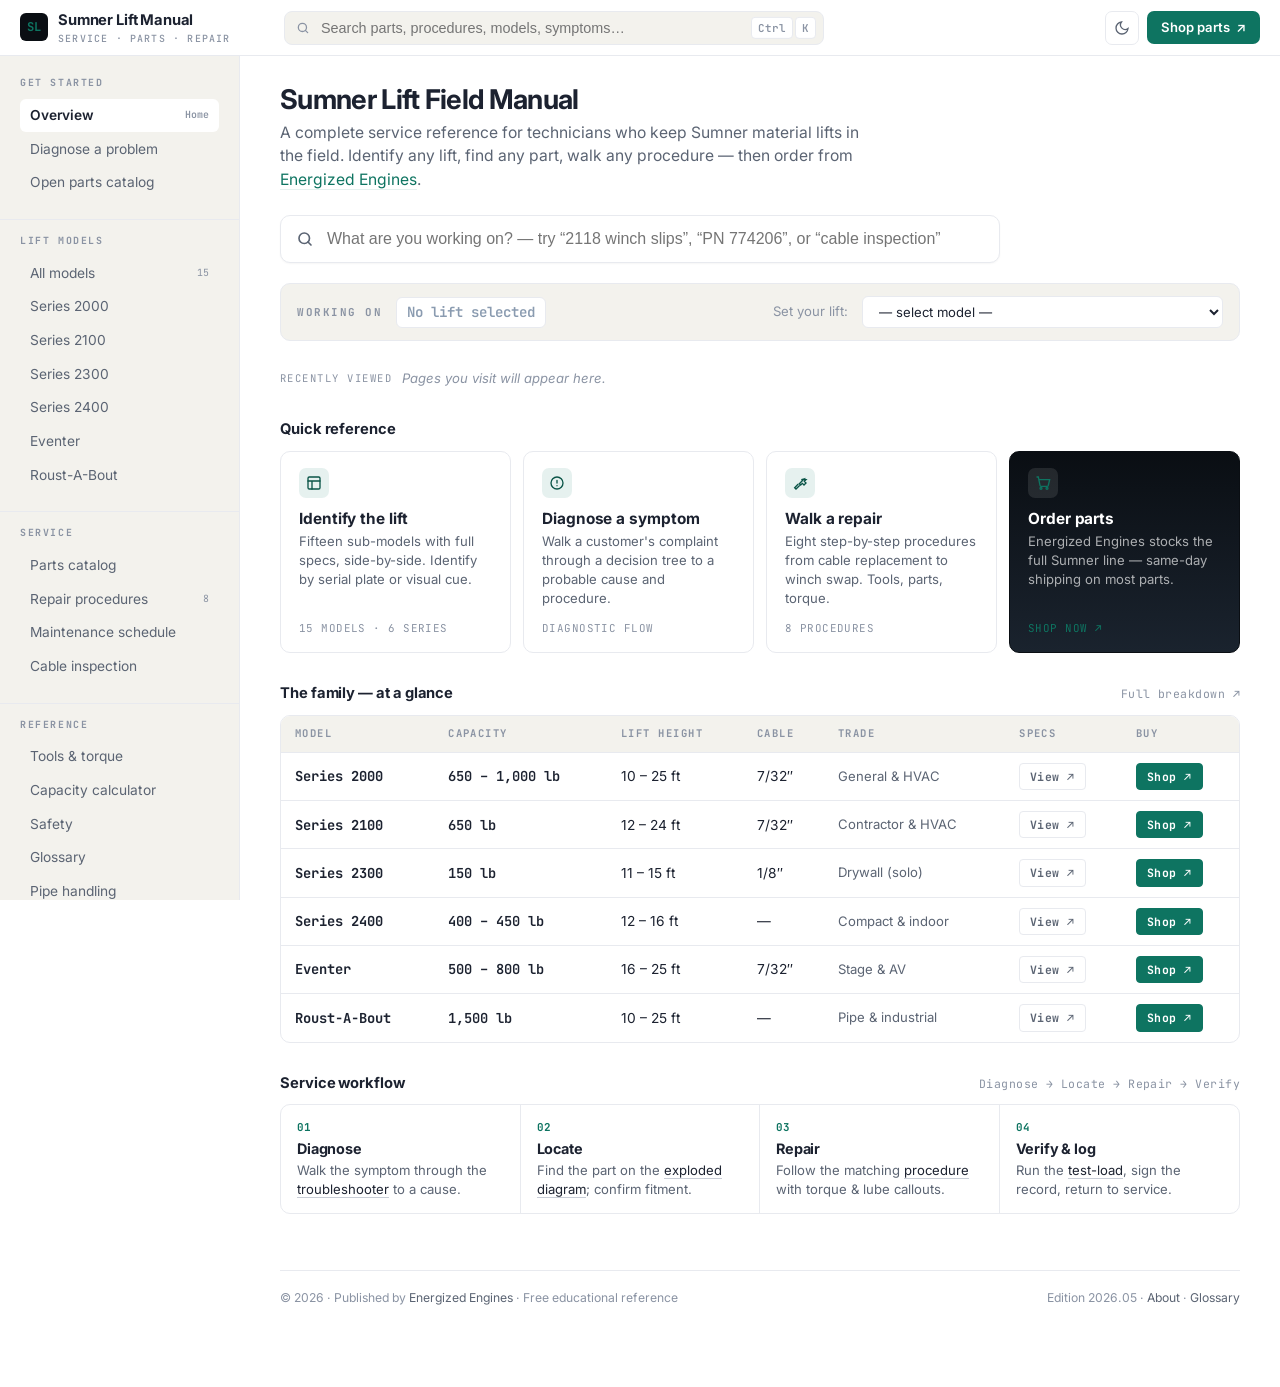
==== commit b42f420a: "Link complete lifts to Energized Engines store Parts already routed to the store; the lifts themselv" ====
--- a/index.html
+++ b/index.html
@@ -185,57 +185,64 @@
             <th>Lift height</th>
             <th>Cable</th>
             <th>Trade</th>
-            <th>Parts</th>
+            <th>Specs</th>
+            <th>Buy</th>
           </tr>
         </thead>
         <tbody>
-          <tr onclick="window.location.href='models.html#series-2000'">
+          <tr>
             <td class="model">Series 2000</td>
             <td class="cap">650 – 1,000 lb</td>
             <td>10 – 25 ft</td>
             <td>7/32″</td>
             <td class="desc">General &amp; HVAC</td>
-            <td class="stock">In stock</td>
-          </tr>
-          <tr onclick="window.location.href='models.html#series-2100'">
+            <td><a href="models.html#series-2000" class="row-link">View ↗</a></td>
+            <td><a href="https://www.energizedengines.com/collections/all-parts" target="_blank" rel="sponsored noopener" class="row-buy">Shop ↗</a></td>
+          </tr>
+          <tr>
             <td class="model">Series 2100</td>
             <td class="cap">650 lb</td>
             <td>12 – 24 ft</td>
             <td>7/32″</td>
             <td class="desc">Contractor &amp; HVAC</td>
-            <td class="stock">In stock</td>
-          </tr>
-          <tr onclick="window.location.href='models.html#series-2300'">
+            <td><a href="models.html#series-2100" class="row-link">View ↗</a></td>
+            <td><a href="https://www.energizedengines.com/collections/series-2100-parts" target="_blank" rel="sponsored noopener" class="row-buy">Shop ↗</a></td>
+          </tr>
+          <tr>
             <td class="model">Series 2300</td>
             <td class="cap">150 lb</td>
             <td>11 – 15 ft</td>
             <td>1/8″</td>
             <td class="desc">Drywall (solo)</td>
-            <td class="stock">In stock</td>
-          </tr>
-          <tr onclick="window.location.href='models.html#series-2400'">
+            <td><a href="models.html#series-2300" class="row-link">View ↗</a></td>
+            <td><a href="https://www.energizedengines.com/search?q=Sumner+2300+drywall+lift&type=product" target="_blank" rel="sponsored noopener" class="row-buy">Shop ↗</a></td>
+          </tr>
+          <tr>
             <td class="model">Series 2400</td>
             <td class="cap">400 – 450 lb</td>
             <td>12 – 16 ft</td>
             <td>—</td>
             <td class="desc">Compact &amp; indoor</td>
-            <td class="stock">In stock</td>
-          </tr>
-          <tr onclick="window.location.href='models.html#eventer'">
+            <td><a href="models.html#series-2400" class="row-link">View ↗</a></td>
+            <td><a href="https://www.energizedengines.com/collections/series-2400-lifts" target="_blank" rel="sponsored noopener" class="row-buy">Shop ↗</a></td>
+          </tr>
+          <tr>
             <td class="model">Eventer</td>
             <td class="cap">500 – 800 lb</td>
             <td>16 – 25 ft</td>
             <td>7/32″</td>
             <td class="desc">Stage &amp; AV</td>
-            <td class="stock">In stock</td>
-          </tr>
-          <tr onclick="window.location.href='models.html#roust-a-bout'">
+            <td><a href="models.html#eventer" class="row-link">View ↗</a></td>
+            <td><a href="https://www.energizedengines.com/search?q=Sumner+Eventer&type=product" target="_blank" rel="sponsored noopener" class="row-buy">Shop ↗</a></td>
+          </tr>
+          <tr>
             <td class="model">Roust-A-Bout</td>
             <td class="cap">1,500 lb</td>
             <td>10 – 25 ft</td>
             <td>—</td>
             <td class="desc">Pipe &amp; industrial</td>
-            <td class="stock">In stock</td>
+            <td><a href="models.html#roust-a-bout" class="row-link">View ↗</a></td>
+            <td><a href="https://www.energizedengines.com/search?q=Sumner+Roust-A-Bout&type=product" target="_blank" rel="sponsored noopener" class="row-buy">Shop ↗</a></td>
           </tr>
         </tbody>
       </table>
--- a/css/styles.css
+++ b/css/styles.css
@@ -1666,11 +1666,128 @@
 .site-header .nav-pro,
 .site-header .theme-toggle,
 .site-header .menu-toggle { grid-column: 3; }
-.site-header .nav-pro { display: flex; }
+@media (min-width: 981px) {
+  .site-header .nav-pro { display: flex; }
+  .site-header .menu-toggle { display: none; }
+}
 @media (max-width: 980px) {
-  .site-header .wrap { grid-template-columns: auto 1fr auto auto; }
+  .site-header .wrap {
+    display: flex;
+    justify-content: space-between;
+    align-items: center;
+    gap: 12px;
+  }
   .site-header .global-search { display: none; }
-  .site-header .nav-pro { grid-column: 4; }
+  .site-header .nav-pro { display: none; }
+  .site-header .nav-pro.open {
+    display: flex;
+    flex-direction: column;
+    align-items: stretch;
+    position: absolute;
+    top: 100%; left: 0; right: 0;
+    background: var(--paper);
+    border-bottom: 1px solid var(--v3-rule);
+    padding: 8px;
+    gap: 2px;
+    max-height: 80vh;
+    overflow-y: auto;
+    z-index: 60;
+  }
+  html[data-theme="dark"] .site-header .nav-pro.open { background: var(--v3-paper-2); }
+  .site-header .nav-pro.open > a,
+  .site-header .nav-pro.open > .dropdown > button {
+    width: 100%;
+    text-align: left;
+    padding: 10px 12px;
+  }
+  .site-header .nav-pro.open .dropdown-menu {
+    position: static;
+    box-shadow: none;
+    border: 0;
+    padding-left: 18px;
+    display: block;
+  }
+  .site-header { position: relative; } /* anchor the drawer */
+}
+
+/* ============================================================
+   GLOBAL OVERFLOW SAFEGUARDS — prevent any rogue element from
+   creating horizontal scroll on small viewports.
+   ============================================================ */
+html, body { overflow-x: hidden; max-width: 100%; }
+body * { max-width: 100%; }
+.wrap { max-width: 100%; box-sizing: border-box; overflow-x: visible; }
+img, svg, video, canvas { max-width: 100%; height: auto; }
+
+/* Promo strip / context bar — collapse copy gracefully on mobile */
+@media (max-width: 720px) {
+  .promo-strip .wrap { gap: 8px; padding: 0 12px; }
+  .promo-strip span { display: none; }   /* keep brand + CTA only */
+  .promo-strip strong { font-size: .62rem; }
+  .promo-strip a { font-size: .76rem; }
+
+  .context-bar .wrap { padding: 0 12px; gap: 8px; }
+  .context-bar select { font-size: .72rem; padding: 4px 6px; max-width: 60vw; }
+  .context-bar .label { display: none; }
+  .context-bar #lift-ctx-display { font-size: .72rem; }
+}
+
+/* App shell: ensure mobile sidebar drawer width is bounded */
+@media (max-width: 880px) {
+  .app-sidebar { width: min(280px, 86vw); }
+  .app-topbar-inner {
+    gap: 8px;
+    /* CRITICAL: minmax(0,…) lets the search column actually shrink.
+       Plain "1fr" treats min-content as the floor, which forces the
+       row wider than the viewport when the brand + actions are
+       already wide. */
+    grid-template-columns: auto minmax(0, 1fr) auto;
+  }
+  .app-search { min-width: 0; }
+  .app-search input { font-size: .82rem; padding: 7px 12px 7px 32px; min-width: 0; }
+  .app-search-kbd { display: none; }
+  .app-topbar-actions { gap: 6px; }
+  .app-shop-btn { padding: 7px 10px; font-size: .78rem; }
+}
+
+/* Below 600px: hide the brand wordmark entirely; just show the SL square. */
+@media (max-width: 600px) {
+  .app-brand-name { display: none; }
+  .app-icon-btn { width: 32px; height: 32px; }
+  .app-shop-btn { padding: 6px 9px; font-size: .76rem; }
+}
+
+/* Pin hard caps so a child can never make the page wider than the viewport. */
+.app-shell, .app-main, .app-topbar, .app-topbar-inner { max-width: 100vw; min-width: 0; }
+.app-main { width: auto; }
+
+/* The spec matrix table can be intrinsically wider than mobile; let it
+   scroll horizontally inside its rounded container instead of forcing
+   the whole page wide. */
+.app-spec-matrix { overflow-x: auto; -webkit-overflow-scrolling: touch; }
+.app-spec-matrix table { min-width: 560px; } /* enough for legibility */
+
+/* Lift context: tame the long select option labels on mobile */
+@media (max-width: 720px) {
+  .app-ctx { padding: 10px 12px; gap: 10px; font-size: .82rem; }
+  .app-ctx > strong { font-size: .62rem; }
+  .app-ctx-active { font-size: .8rem; padding: 3px 8px; }
+  .app-ctx select { max-width: 100%; min-width: 0; flex: 1 1 100%; font-size: .8rem; }
+  .app-ctx > span { width: 100%; }
+}
+
+/* Quickref: force single column below 540px (was already there but
+   kick stronger so cards don't stretch) */
+@media (max-width: 540px) {
+  .app-quickref { gap: 10px; }
+  .app-card { min-height: 0; padding: 14px 16px; }
+}
+
+/* Page-head wrap and any other section wrap should not exceed viewport */
+.page-head .wrap, .section .wrap, .section--tight .wrap,
+.section--paper .wrap, .section--steel .wrap, .section--dark .wrap {
+  max-width: 100%;
+  box-sizing: border-box;
 }
 .brand-mark {
   width: 36px; height: 36px;
@@ -3261,6 +3378,41 @@
   letter-spacing: .04em;
   color: var(--accent-teal-deep);
 }
+.app-spec-matrix .row-link,
+.app-spec-matrix .row-buy {
+  font-family: var(--mono);
+  font-size: .72rem;
+  font-weight: 700;
+  letter-spacing: .04em;
+  text-decoration: none;
+  white-space: nowrap;
+  padding: 4px 10px;
+  border-radius: 4px;
+  transition: background .12s ease, color .12s ease;
+  display: inline-block;
+}
+.app-spec-matrix .row-link {
+  color: var(--v3-text-soft);
+  border: 1px solid var(--v3-rule);
+  background: var(--paper);
+}
+.app-spec-matrix .row-link:hover {
+  color: var(--v3-text);
+  border-color: var(--v3-text);
+  text-decoration: none;
+}
+.app-spec-matrix .row-buy {
+  color: #fff;
+  background: var(--accent-teal);
+  border: 1px solid var(--accent-teal);
+}
+.app-spec-matrix .row-buy:hover {
+  background: var(--accent-teal-deep);
+  border-color: var(--accent-teal-deep);
+  color: #fff;
+  text-decoration: none;
+}
+.app-spec-matrix tbody tr:hover { background: transparent; cursor: default; }
 
 /* Compact workflow inside dashboard */
 .app-flow {
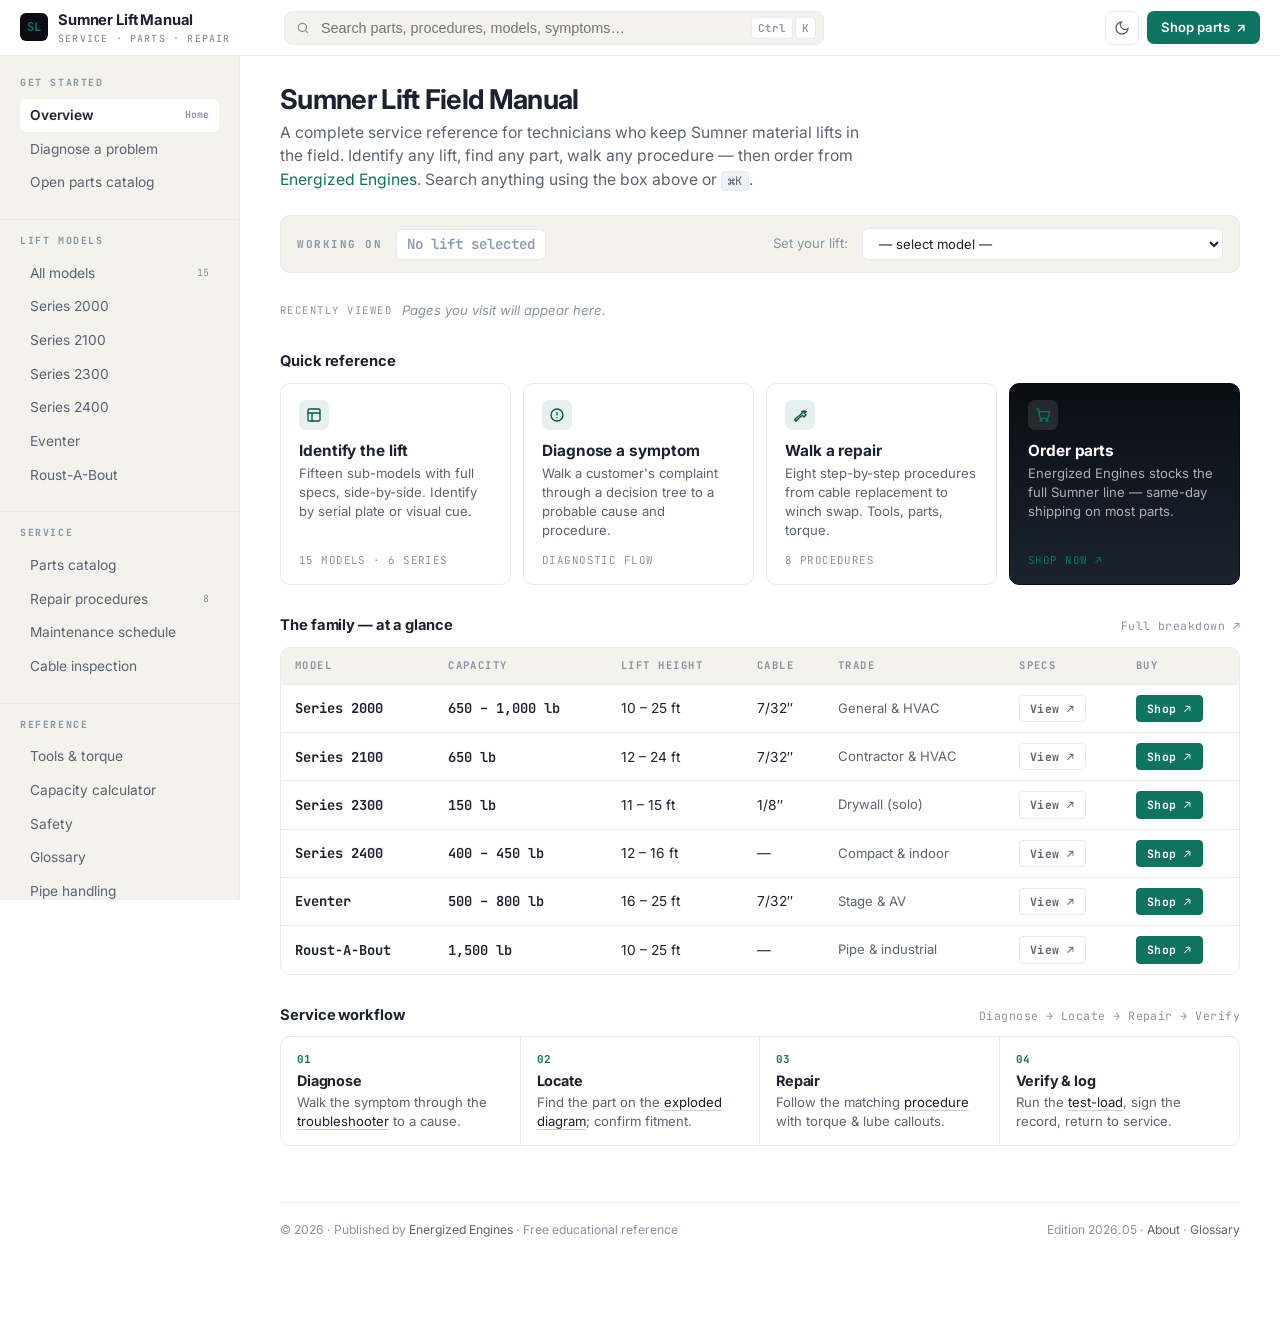
==== commit dde490cb: "Remove duplicate hero search box on the home page The dashboard had a big hero search that only mirr" ====
--- a/index.html
+++ b/index.html
@@ -98,12 +98,7 @@
 
     <!-- DASHBOARD HERO -->
     <h1 class="app-h1">Sumner Lift Field Manual</h1>
-    <p class="app-subtitle">A complete service reference for technicians who keep Sumner material lifts in the field. Identify any lift, find any part, walk any procedure — then order from <a href="https://www.energizedengines.com/" target="_blank" rel="sponsored noopener" style="color: var(--accent-teal); border-bottom: 1px solid var(--accent-teal-tint);">Energized Engines</a>.</p>
-
-    <div class="app-hero-search">
-      <input type="search" placeholder="What are you working on? — try “2118 winch slips”, “PN 774206”, or “cable inspection”"
-             oninput="document.getElementById('site-search').value=this.value; document.getElementById('site-search').dispatchEvent(new Event('input'));" />
-    </div>
+    <p class="app-subtitle">A complete service reference for technicians who keep Sumner material lifts in the field. Identify any lift, find any part, walk any procedure — then order from <a href="https://www.energizedengines.com/" target="_blank" rel="sponsored noopener" style="color: var(--accent-teal); border-bottom: 1px solid var(--accent-teal-tint);">Energized Engines</a>. Search anything using the box above or <kbd style="font-family: var(--mono); font-size: .74rem; padding: 1px 6px; border: 1px solid var(--v3-rule); border-radius: 4px; color: var(--v3-text-soft);">⌘K</kbd>.</p>
 
     <!-- LIFT CONTEXT -->
     <div class="app-ctx">
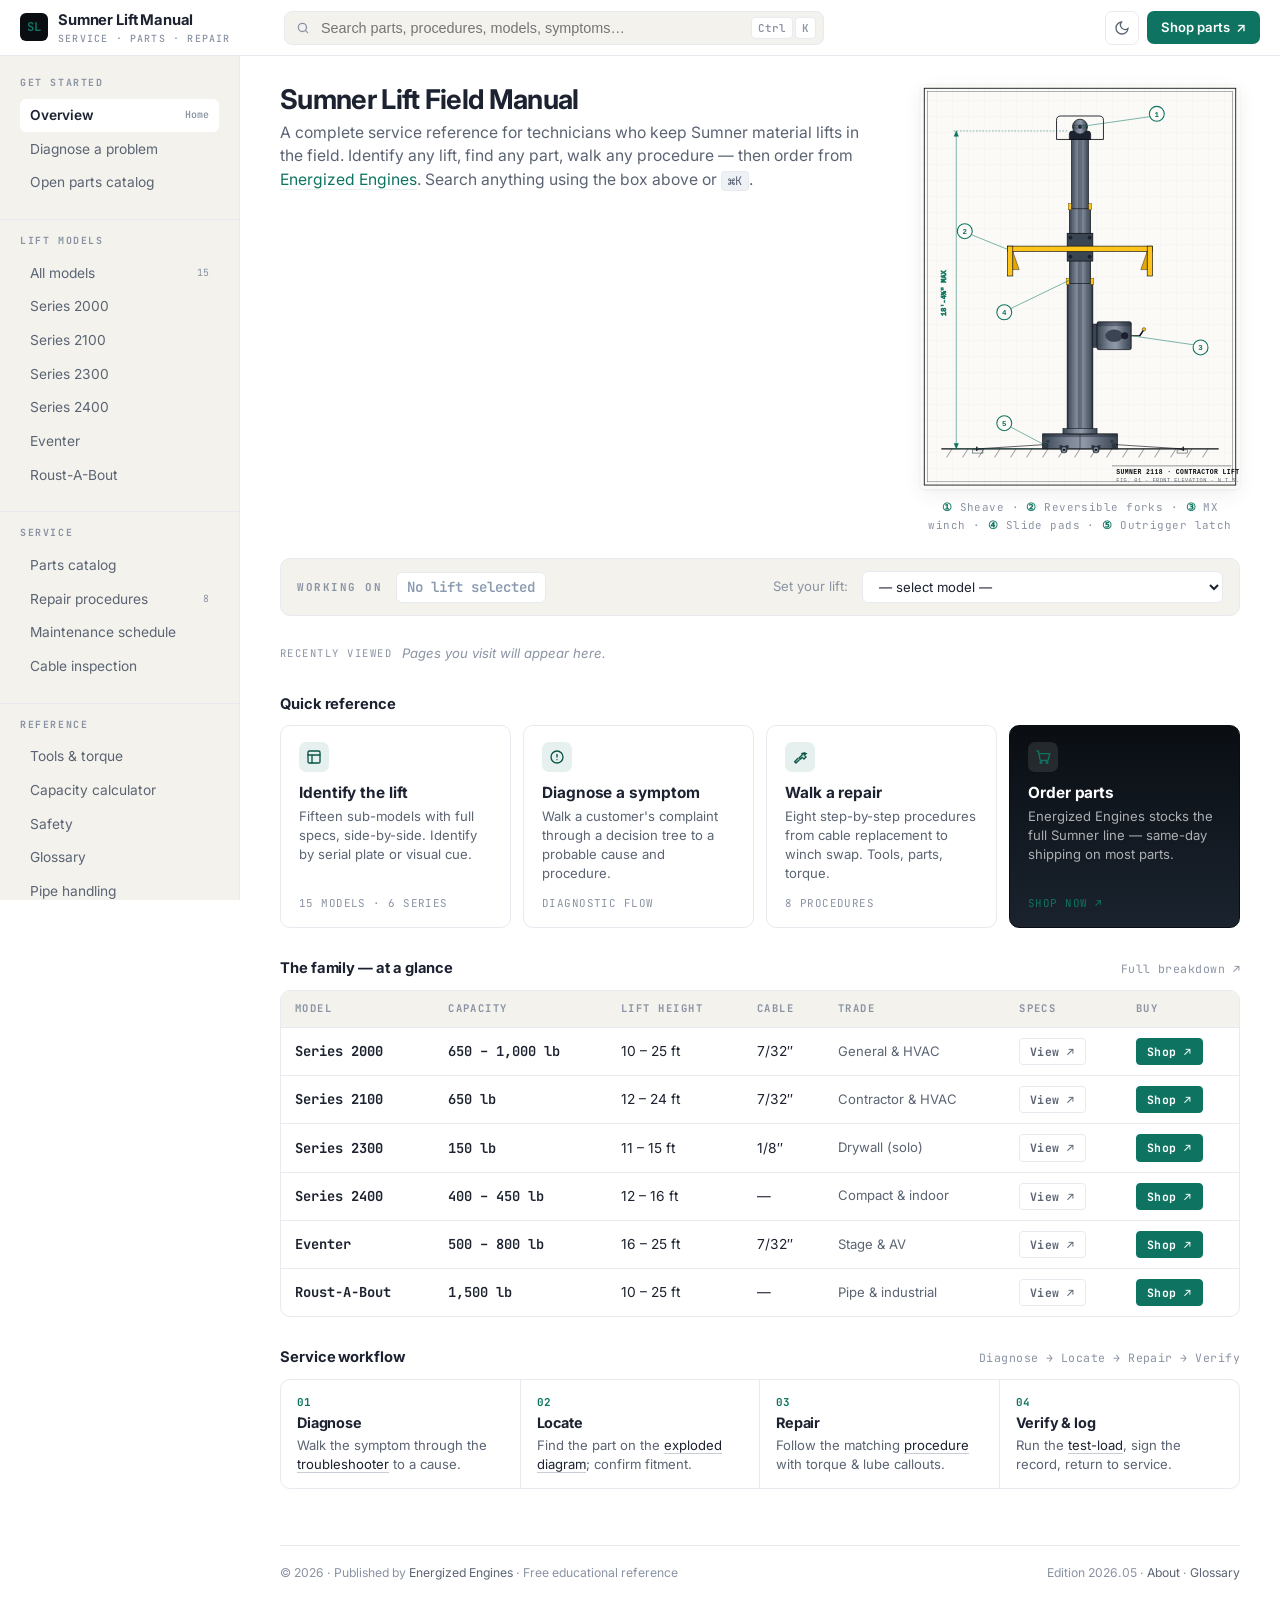
==== commit 0e394b22: "Illustration overhaul: blueprint technical drawings across the site Redrew every mechanical schemati" ====
--- a/index.html
+++ b/index.html
@@ -97,8 +97,204 @@
   <main class="app-main">
 
     <!-- DASHBOARD HERO -->
-    <h1 class="app-h1">Sumner Lift Field Manual</h1>
-    <p class="app-subtitle">A complete service reference for technicians who keep Sumner material lifts in the field. Identify any lift, find any part, walk any procedure — then order from <a href="https://www.energizedengines.com/" target="_blank" rel="sponsored noopener" style="color: var(--accent-teal); border-bottom: 1px solid var(--accent-teal-tint);">Energized Engines</a>. Search anything using the box above or <kbd style="font-family: var(--mono); font-size: .74rem; padding: 1px 6px; border: 1px solid var(--v3-rule); border-radius: 4px; color: var(--v3-text-soft);">⌘K</kbd>.</p>
+    <div class="dashboard-header">
+      <div class="dashboard-header-copy">
+        <h1 class="app-h1">Sumner Lift Field Manual</h1>
+        <p class="app-subtitle">A complete service reference for technicians who keep Sumner material lifts in the field. Identify any lift, find any part, walk any procedure — then order from <a href="https://www.energizedengines.com/" target="_blank" rel="sponsored noopener" style="color: var(--accent-teal); border-bottom: 1px solid var(--accent-teal-tint);">Energized Engines</a>. Search anything using the box above or <kbd style="font-family: var(--mono); font-size: .74rem; padding: 1px 6px; border: 1px solid var(--v3-rule); border-radius: 4px; color: var(--v3-text-soft);">⌘K</kbd>.</p>
+      </div>
+
+      <!-- Technical hero illustration · Series 2118 front elevation -->
+      <figure class="dashboard-hero-fig" aria-label="Technical drawing: Sumner Series 2118 Contractor Lift, front elevation">
+        <svg viewBox="0 0 300 380" xmlns="http://www.w3.org/2000/svg">
+          <defs>
+            <pattern id="hg-grid" width="15" height="15" patternUnits="userSpaceOnUse">
+              <path d="M15 0 L0 0 L0 15" fill="none" stroke="#e2e5eb" stroke-width="0.4"/>
+            </pattern>
+            <pattern id="hg-alu" width="2.5" height="2.5" patternUnits="userSpaceOnUse">
+              <line x1="0" y1="0" x2="0" y2="2.5" stroke="#8a93a3" stroke-width="0.22" opacity=".7"/>
+            </pattern>
+            <linearGradient id="hg-steel" x1="0" x2="1">
+              <stop offset="0" stop-color="#3a4553"/>
+              <stop offset="0.35" stop-color="#7c8695"/>
+              <stop offset="0.55" stop-color="#8f99a8"/>
+              <stop offset="0.8" stop-color="#5b6473"/>
+              <stop offset="1" stop-color="#3a4553"/>
+            </linearGradient>
+            <linearGradient id="hg-cable" x1="0" x2="1">
+              <stop offset="0" stop-color="#5b6473"/>
+              <stop offset="0.5" stop-color="#c8cdd6"/>
+              <stop offset="1" stop-color="#5b6473"/>
+            </linearGradient>
+            <pattern id="hg-rubber" width="3" height="3" patternUnits="userSpaceOnUse">
+              <circle cx="0.75" cy="0.75" r="0.3" fill="#1c2230" opacity=".5"/>
+              <circle cx="2.25" cy="2.25" r="0.3" fill="#1c2230" opacity=".5"/>
+            </pattern>
+          </defs>
+
+          <!-- Blueprint paper -->
+          <rect width="300" height="380" fill="#fbfaf7"/>
+          <rect width="300" height="380" fill="url(#hg-grid)"/>
+          <rect x="4" y="4" width="292" height="372" fill="none" stroke="#0a0e13" stroke-width="0.8"/>
+          <rect x="7" y="7" width="286" height="366" fill="none" stroke="#0a0e13" stroke-width="0.3"/>
+
+          <!-- Ground line + hatching -->
+          <line x1="20" y1="342" x2="280" y2="342" stroke="#0a0e13" stroke-width="1.2"/>
+          <g stroke="#0a0e13" stroke-width="0.4">
+            <line x1="30" y1="342" x2="25" y2="350"/><line x1="45" y1="342" x2="40" y2="350"/>
+            <line x1="60" y1="342" x2="55" y2="350"/><line x1="75" y1="342" x2="70" y2="350"/>
+            <line x1="90" y1="342" x2="85" y2="350"/><line x1="105" y1="342" x2="100" y2="350"/>
+            <line x1="120" y1="342" x2="115" y2="350"/><line x1="135" y1="342" x2="130" y2="350"/>
+            <line x1="150" y1="342" x2="145" y2="350"/><line x1="165" y1="342" x2="160" y2="350"/>
+            <line x1="180" y1="342" x2="175" y2="350"/><line x1="195" y1="342" x2="190" y2="350"/>
+            <line x1="210" y1="342" x2="205" y2="350"/><line x1="225" y1="342" x2="220" y2="350"/>
+            <line x1="240" y1="342" x2="235" y2="350"/><line x1="255" y1="342" x2="250" y2="350"/>
+            <line x1="270" y1="342" x2="265" y2="350"/>
+          </g>
+
+          <!-- Base weldment -->
+          <rect x="115" y="328" width="70" height="14" fill="url(#hg-steel)" stroke="#0a0e13" stroke-width="0.7"/>
+          <rect x="115" y="328" width="70" height="3" fill="#1c2230" opacity=".4"/>
+          <circle cx="120" cy="335" r="1.2" fill="#3a4553" stroke="#0a0e13" stroke-width="0.3"/>
+          <circle cx="180" cy="335" r="1.2" fill="#3a4553" stroke="#0a0e13" stroke-width="0.3"/>
+          <line x1="150" y1="328" x2="150" y2="342" stroke="#0a0e13" stroke-width="0.4"/>
+
+          <!-- Outriggers deployed -->
+          <path d="M 118 338 L 55 342 L 53 340 L 53 344 L 55 342" fill="url(#hg-steel)" stroke="#0a0e13" stroke-width="0.6"/>
+          <path d="M 182 338 L 245 342 L 247 340 L 247 344 L 245 342" fill="url(#hg-steel)" stroke="#0a0e13" stroke-width="0.6"/>
+          <circle cx="118" cy="339" r="2" fill="#3a4553" stroke="#0a0e13" stroke-width="0.4"/>
+          <circle cx="118" cy="339" r="0.6" fill="#0a0e13"/>
+          <circle cx="182" cy="339" r="2" fill="#3a4553" stroke="#0a0e13" stroke-width="0.4"/>
+          <circle cx="182" cy="339" r="0.6" fill="#0a0e13"/>
+          <rect x="49" y="343" width="10" height="3" fill="url(#hg-rubber)" stroke="#0a0e13" stroke-width="0.4"/>
+          <rect x="241" y="343" width="10" height="3" fill="url(#hg-rubber)" stroke="#0a0e13" stroke-width="0.4"/>
+
+          <!-- Casters -->
+          <g transform="translate(135, 340)">
+            <path d="M -4 -1 L -4 1 L 4 1 L 4 -1 L 2 -1 L 2 -0.3 L -2 -0.3 L -2 -1 Z" fill="#3a4553" stroke="#0a0e13" stroke-width="0.4"/>
+            <circle cx="0" cy="3" r="3" fill="url(#hg-steel)" stroke="#0a0e13" stroke-width="0.5"/>
+            <circle cx="0" cy="3" r="1" fill="#0a0e13"/>
+          </g>
+          <g transform="translate(165, 340)">
+            <path d="M -4 -1 L -4 1 L 4 1 L 4 -1 L 2 -1 L 2 -0.3 L -2 -0.3 L -2 -1 Z" fill="#3a4553" stroke="#0a0e13" stroke-width="0.4"/>
+            <circle cx="0" cy="3" r="3" fill="url(#hg-steel)" stroke="#0a0e13" stroke-width="0.5"/>
+            <circle cx="0" cy="3" r="1" fill="#0a0e13"/>
+          </g>
+
+          <!-- Outer mast -->
+          <rect x="138" y="185" width="24" height="143" fill="url(#hg-steel)" stroke="#0a0e13" stroke-width="0.7"/>
+          <rect x="138" y="185" width="24" height="143" fill="url(#hg-alu)"/>
+          <rect x="148" y="185" width="4" height="143" fill="#1c2230" opacity=".35"/>
+          <rect x="138" y="185" width="1.5" height="143" fill="#1c2230" opacity=".35"/>
+          <rect x="160.5" y="185" width="1.5" height="143" fill="#1c2230" opacity=".35"/>
+          <rect x="134" y="323" width="32" height="5" fill="url(#hg-steel)" stroke="#0a0e13" stroke-width="0.5"/>
+
+          <!-- Middle mast -->
+          <rect x="140" y="115" width="20" height="72" fill="url(#hg-steel)" stroke="#0a0e13" stroke-width="0.6"/>
+          <rect x="140" y="115" width="20" height="72" fill="url(#hg-alu)"/>
+          <rect x="148" y="115" width="4" height="72" fill="#1c2230" opacity=".35"/>
+          <!-- Slide pads at joint -->
+          <rect x="137" y="182" width="3" height="6" fill="#ffc419" stroke="#0a0e13" stroke-width="0.3"/>
+          <rect x="160" y="182" width="3" height="6" fill="#ffc419" stroke="#0a0e13" stroke-width="0.3"/>
+
+          <!-- Inner mast -->
+          <rect x="142" y="52" width="16" height="65" fill="url(#hg-steel)" stroke="#0a0e13" stroke-width="0.6"/>
+          <rect x="142" y="52" width="16" height="65" fill="url(#hg-alu)"/>
+          <rect x="148" y="52" width="4" height="65" fill="#1c2230" opacity=".35"/>
+          <rect x="139" y="112" width="3" height="6" fill="#ffc419" stroke="#0a0e13" stroke-width="0.3"/>
+          <rect x="158" y="112" width="3" height="6" fill="#ffc419" stroke="#0a0e13" stroke-width="0.3"/>
+          <!-- Mast top cap -->
+          <path d="M 140 52 L 140 47 Q 140 44 143 44 L 157 44 Q 160 44 160 47 L 160 52 Z" fill="#1c2230" stroke="#0a0e13" stroke-width="0.6"/>
+
+          <!-- Pulley guard housing -->
+          <path d="M 128 34 L 128 52 L 172 52 L 172 34 Q 172 30 168 30 L 132 30 Q 128 30 128 34 Z"
+                fill="none" stroke="#0a0e13" stroke-width="0.8"/>
+          <!-- Sheave -->
+          <circle cx="150" cy="40" r="7" fill="url(#hg-steel)" stroke="#0a0e13" stroke-width="0.7"/>
+          <ellipse cx="150" cy="40" rx="7" ry="1.5" fill="none" stroke="#0a0e13" stroke-width="0.3"/>
+          <circle cx="150" cy="40" r="1.6" fill="#1c2230" stroke="#0a0e13" stroke-width="0.3"/>
+
+          <!-- Cable -->
+          <line x1="150" y1="47" x2="150" y2="147" stroke="url(#hg-cable)" stroke-width="1.3"/>
+          <circle cx="150" cy="147" r="1.1" fill="#3a4553" stroke="#0a0e13" stroke-width="0.3"/>
+
+          <!-- Carriage + forks -->
+          <rect x="138" y="140" width="24" height="26" fill="#3a4553" stroke="#0a0e13" stroke-width="0.7"/>
+          <circle cx="141" cy="144" r="1.6" fill="#1c2230" stroke="#0a0e13" stroke-width="0.3"/>
+          <circle cx="159" cy="144" r="1.6" fill="#1c2230" stroke="#0a0e13" stroke-width="0.3"/>
+          <circle cx="141" cy="162" r="1.6" fill="#1c2230" stroke="#0a0e13" stroke-width="0.3"/>
+          <circle cx="159" cy="162" r="1.6" fill="#1c2230" stroke="#0a0e13" stroke-width="0.3"/>
+          <!-- Fork crossbar (safety yellow) -->
+          <rect x="82" y="152" width="136" height="5" fill="#ffc419" stroke="#0a0e13" stroke-width="0.6"/>
+          <rect x="82" y="152" width="5" height="28" fill="#ffc419" stroke="#0a0e13" stroke-width="0.6"/>
+          <rect x="213" y="152" width="5" height="28" fill="#ffc419" stroke="#0a0e13" stroke-width="0.6"/>
+          <path d="M 87 157 L 87 174 L 93 174 Z" fill="#e5a800" stroke="#0a0e13" stroke-width="0.4"/>
+          <path d="M 213 157 L 213 174 L 207 174 Z" fill="#e5a800" stroke="#0a0e13" stroke-width="0.4"/>
+
+          <!-- MX Winch (right of outer mast) -->
+          <rect x="162" y="225" width="4" height="22" fill="#3a4553" stroke="#0a0e13" stroke-width="0.4"/>
+          <rect x="166" y="223" width="32" height="26" rx="1.5" fill="url(#hg-steel)" stroke="#0a0e13" stroke-width="0.7"/>
+          <rect x="166" y="223" width="32" height="4" fill="#1c2230" opacity=".4"/>
+          <ellipse cx="182" cy="236" rx="8" ry="5.5" fill="#3a4553" stroke="#0a0e13" stroke-width="0.4"/>
+          <ellipse cx="182" cy="236" rx="8" ry="5.5" fill="none" stroke="#c8cdd6" stroke-width="0.25" stroke-dasharray="1,1"/>
+          <circle cx="192" cy="236" r="3" fill="#1c2230" stroke="#0a0e13" stroke-width="0.4"/>
+          <line x1="198" y1="236" x2="206" y2="236" stroke="#0a0e13" stroke-width="0.9"/>
+          <line x1="206" y1="236" x2="210" y2="230" stroke="#0a0e13" stroke-width="1.4" stroke-linecap="round"/>
+          <circle cx="210" cy="230" r="1.6" fill="#ffc419" stroke="#0a0e13" stroke-width="0.4"/>
+          <circle cx="169" cy="227" r="0.7" fill="#3a4553"/>
+          <circle cx="195" cy="227" r="0.7" fill="#3a4553"/>
+          <circle cx="169" cy="245" r="0.7" fill="#3a4553"/>
+          <circle cx="195" cy="245" r="0.7" fill="#3a4553"/>
+
+          <!-- Dimension line (left) -->
+          <g stroke="#0e7461" stroke-width="0.5" fill="#0e7461">
+            <line x1="138" y1="44" x2="30" y2="44" stroke-dasharray="1.5,1.5"/>
+            <line x1="115" y1="342" x2="30" y2="342" stroke-dasharray="1.5,1.5"/>
+            <line x1="34" y1="44" x2="34" y2="342"/>
+            <path d="M 34 44 L 32 49 L 36 49 Z"/>
+            <path d="M 34 342 L 32 337 L 36 337 Z"/>
+            <text x="24" y="196" font-family="ui-monospace, monospace" font-size="6.5" font-weight="600" text-anchor="middle" fill="#0e7461" transform="rotate(-90 24 196)">18′-4⅜″ MAX</text>
+          </g>
+
+          <!-- Callout balloons w/ leader lines -->
+          <g font-family="ui-monospace, monospace" font-size="7" font-weight="700" text-anchor="middle">
+            <!-- 1 · Sheave -->
+            <line x1="150" y1="40" x2="220" y2="30" stroke="#0e7461" stroke-width="0.5"/>
+            <circle cx="222" cy="28" r="7" fill="#fbfaf7" stroke="#0e7461" stroke-width="1"/>
+            <text x="222" y="30.5" fill="#0e7461">1</text>
+            <!-- 2 · Fork -->
+            <line x1="82" y1="155" x2="45" y2="140" stroke="#0e7461" stroke-width="0.5"/>
+            <circle cx="42" cy="138" r="7" fill="#fbfaf7" stroke="#0e7461" stroke-width="1"/>
+            <text x="42" y="140.5" fill="#0e7461">2</text>
+            <!-- 3 · Winch -->
+            <line x1="198" y1="236" x2="260" y2="245" stroke="#0e7461" stroke-width="0.5"/>
+            <circle cx="263" cy="247" r="7" fill="#fbfaf7" stroke="#0e7461" stroke-width="1"/>
+            <text x="263" y="249.5" fill="#0e7461">3</text>
+            <!-- 4 · Slide pads -->
+            <line x1="140" y1="184" x2="82" y2="212" stroke="#0e7461" stroke-width="0.5"/>
+            <circle cx="79" cy="214" r="7" fill="#fbfaf7" stroke="#0e7461" stroke-width="1"/>
+            <text x="79" y="216.5" fill="#0e7461">4</text>
+            <!-- 5 · Outrigger -->
+            <line x1="118" y1="339" x2="82" y2="320" stroke="#0e7461" stroke-width="0.5"/>
+            <circle cx="79" cy="318" r="7" fill="#fbfaf7" stroke="#0e7461" stroke-width="1"/>
+            <text x="79" y="320.5" fill="#0e7461">5</text>
+          </g>
+
+          <!-- Title block -->
+          <g>
+            <line x1="180" y1="358" x2="292" y2="358" stroke="#0a0e13" stroke-width="0.4"/>
+            <text x="184" y="366" font-family="ui-monospace, monospace" font-size="6" font-weight="700" fill="#0a0e13" letter-spacing="0.4">SUMNER 2118 · CONTRACTOR LIFT</text>
+            <text x="184" y="373" font-family="ui-monospace, monospace" font-size="5" fill="#5b6473" letter-spacing="0.4">FIG. 01 · FRONT ELEVATION · N.T.S.</text>
+          </g>
+        </svg>
+        <figcaption>
+          <span>①</span> Sheave &middot;
+          <span>②</span> Reversible forks &middot;
+          <span>③</span> MX winch &middot;
+          <span>④</span> Slide pads &middot;
+          <span>⑤</span> Outrigger latch
+        </figcaption>
+      </figure>
+    </div>
 
     <!-- LIFT CONTEXT -->
     <div class="app-ctx">
--- a/css/styles.css
+++ b/css/styles.css
@@ -3486,3 +3486,73 @@
   z-index: 49;
 }
 .app-mobile-backdrop.open { display: block; }
+
+/* ============================================================
+   Dashboard header + hero technical figure
+   ============================================================ */
+.dashboard-header {
+  display: grid;
+  grid-template-columns: 1fr 320px;
+  gap: 32px;
+  align-items: start;
+  margin-bottom: 24px;
+}
+@media (max-width: 880px) {
+  .dashboard-header { grid-template-columns: 1fr; gap: 20px; }
+  .dashboard-hero-fig { max-width: 280px; margin: 0 auto; }
+}
+.dashboard-header-copy { min-width: 0; }
+.dashboard-hero-fig {
+  margin: 0;
+  padding: 0;
+}
+.dashboard-hero-fig svg {
+  width: 100%;
+  height: auto;
+  display: block;
+  border-radius: 6px;
+  box-shadow: 0 6px 20px rgba(10,14,19,.06), 0 1px 3px rgba(10,14,19,.05);
+}
+.dashboard-hero-fig figcaption {
+  margin-top: 10px;
+  font-family: var(--mono);
+  font-size: .68rem;
+  color: var(--v3-text-faint);
+  letter-spacing: .04em;
+  text-align: center;
+  line-height: 1.6;
+}
+.dashboard-hero-fig figcaption span {
+  color: var(--accent-teal);
+  font-weight: 700;
+}
+
+/* ============================================================
+   Model schematics on models.html — same blueprint aesthetic
+   ============================================================ */
+.model-fig {
+  margin: 0;
+  padding: 0;
+  background: transparent;
+}
+.model-fig svg {
+  width: 100%;
+  height: auto;
+  display: block;
+  border-radius: 6px;
+  box-shadow: 0 4px 14px rgba(10,14,19,.05), 0 1px 3px rgba(10,14,19,.04);
+}
+.model-fig figcaption {
+  margin-top: 8px;
+  font-family: var(--mono);
+  font-size: .66rem;
+  color: var(--v3-text-faint);
+  letter-spacing: .06em;
+  text-align: center;
+}
+
+/* Damage-swatch cards on inspection.html get the same paper aesthetic */
+.damage-card .swatch {
+  background: #fbfaf7;
+  border-bottom: 1px solid var(--v3-rule);
+}
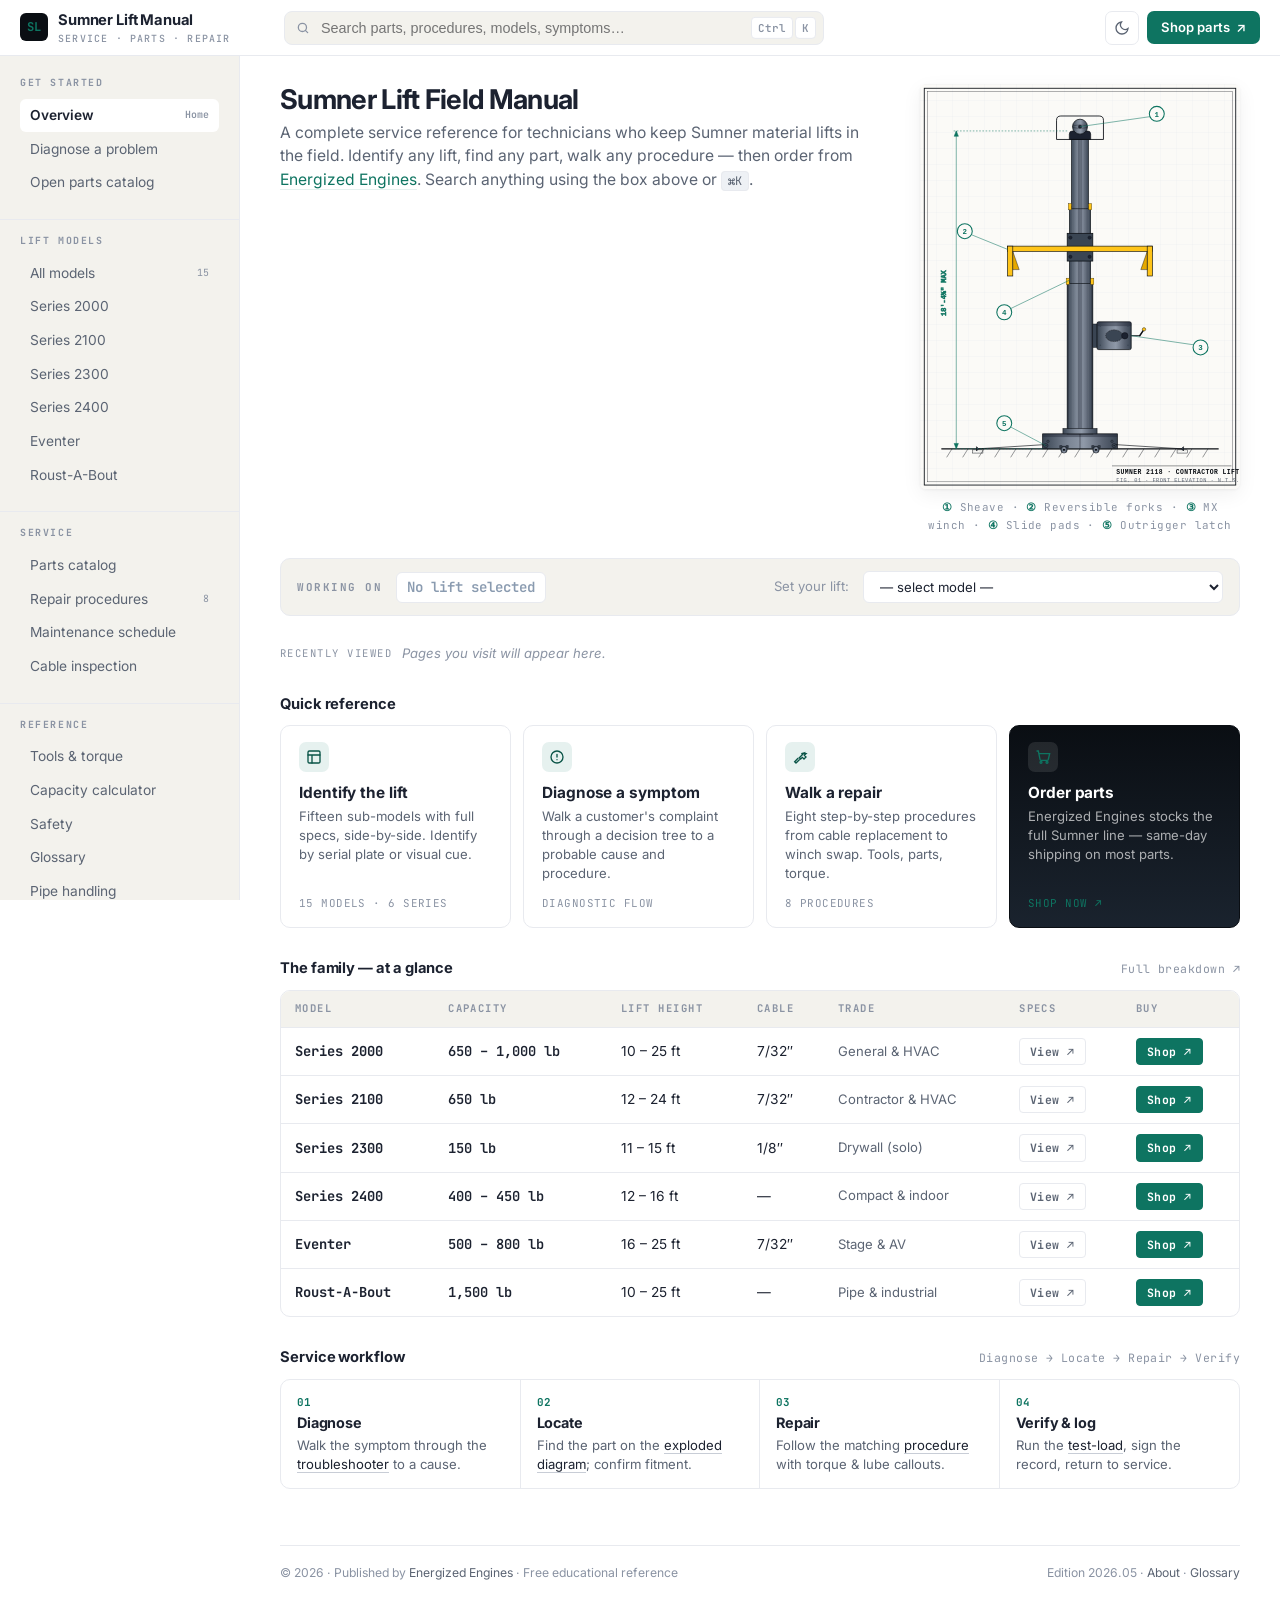
==== commit 5e0db182: "Accuracy pass: apply findings from the three QA agents Domain-expert technician (20+ years on Sumner" ====
--- a/index.html
+++ b/index.html
@@ -317,7 +317,7 @@
         <option value="Eventer 16">Eventer 16 — 500 lb / 16′11″</option>
         <option value="Eventer 20">Eventer 20 — 800 lb / 20′</option>
         <option value="Eventer 25">Eventer 25 — 650 lb / 25′</option>
-        <option value="R-100">Roust-A-Bout R-100 — 1,500 lb / 10′ (fits std. door)</option>
+        <option value="R-100">Roust-A-Bout R-100 — 1,500 lb / 10′ (narrow base)</option>
         <option value="R-150">Roust-A-Bout R-150 — 1,500 lb / 15′</option>
         <option value="R-250">Roust-A-Bout R-250 — 1,500 lb / 25′</option>
       </select>
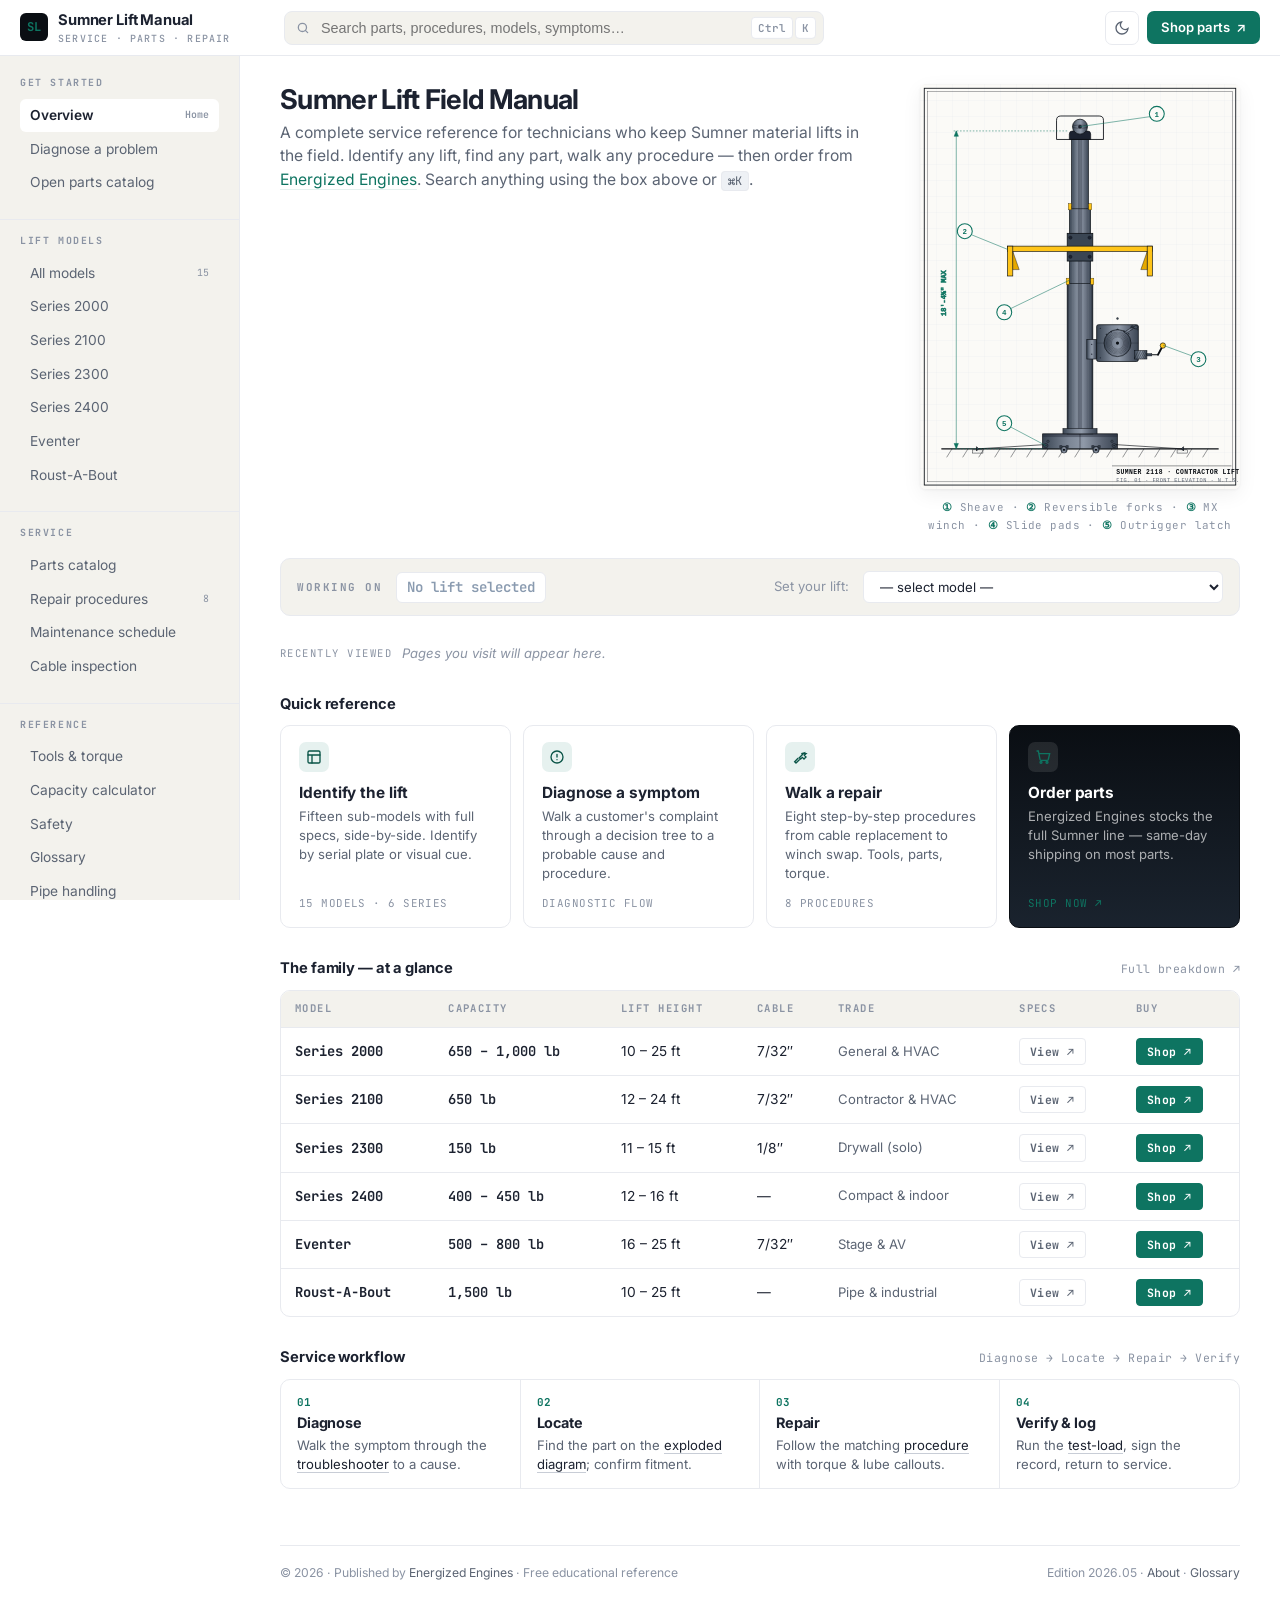
==== commit 8c2c1984: "Illustration rework: rescale models to shared height + detailed winch Two big illustrator recommenda" ====
--- a/index.html
+++ b/index.html
@@ -230,20 +230,50 @@
           <path d="M 87 157 L 87 174 L 93 174 Z" fill="#e5a800" stroke="#0a0e13" stroke-width="0.4"/>
           <path d="M 213 157 L 213 174 L 207 174 Z" fill="#e5a800" stroke="#0a0e13" stroke-width="0.4"/>
 
-          <!-- MX Winch (right of outer mast) -->
-          <rect x="162" y="225" width="4" height="22" fill="#3a4553" stroke="#0a0e13" stroke-width="0.4"/>
-          <rect x="166" y="223" width="32" height="26" rx="1.5" fill="url(#hg-steel)" stroke="#0a0e13" stroke-width="0.7"/>
-          <rect x="166" y="223" width="32" height="4" fill="#1c2230" opacity=".4"/>
-          <ellipse cx="182" cy="236" rx="8" ry="5.5" fill="#3a4553" stroke="#0a0e13" stroke-width="0.4"/>
-          <ellipse cx="182" cy="236" rx="8" ry="5.5" fill="none" stroke="#c8cdd6" stroke-width="0.25" stroke-dasharray="1,1"/>
-          <circle cx="192" cy="236" r="3" fill="#1c2230" stroke="#0a0e13" stroke-width="0.4"/>
-          <line x1="198" y1="236" x2="206" y2="236" stroke="#0a0e13" stroke-width="0.9"/>
-          <line x1="206" y1="236" x2="210" y2="230" stroke="#0a0e13" stroke-width="1.4" stroke-linecap="round"/>
-          <circle cx="210" cy="230" r="1.6" fill="#ffc419" stroke="#0a0e13" stroke-width="0.4"/>
-          <circle cx="169" cy="227" r="0.7" fill="#3a4553"/>
-          <circle cx="195" cy="227" r="0.7" fill="#3a4553"/>
-          <circle cx="169" cy="245" r="0.7" fill="#3a4553"/>
-          <circle cx="195" cy="245" r="0.7" fill="#3a4553"/>
+          <!-- MX Winch · worm-gear ratchet, cutaway showing drum + pawl + worm gear -->
+          <g transform="translate(207,236) scale(1.15)">
+            <rect x="-44" y="3" width="8" height="16" fill="url(#hg-steel)" stroke="#0a0e13" stroke-width="0.5"/>
+            <circle cx="-40" cy="7" r="0.5" fill="#1c2230"/>
+            <circle cx="-40" cy="15" r="0.5" fill="#1c2230"/>
+            <rect x="-36" y="-9" width="34" height="30" rx="1.5" fill="url(#hg-steel)" stroke="#0a0e13" stroke-width="0.6"/>
+            <circle cx="-33" cy="-6" r="0.5" fill="#1c2230"/>
+            <circle cx="-5" cy="-6" r="0.5" fill="#1c2230"/>
+            <circle cx="-33" cy="18" r="0.5" fill="#1c2230"/>
+            <circle cx="-5" cy="18" r="0.5" fill="#1c2230"/>
+            <line x1="-36" y1="6" x2="-2" y2="6" stroke="#0a0e13" stroke-width="0.3" opacity="0.55"/>
+            <circle cx="-19" cy="6" r="11" fill="url(#hg-steel)" stroke="#0a0e13" stroke-width="0.55"/>
+            <circle cx="-19" cy="6" r="10.2" fill="none" stroke="#0a0e13" stroke-width="0.2" opacity="0.55"/>
+            <g fill="none" stroke="#0a0e13" stroke-width="0.28" opacity="0.7">
+              <circle cx="-19" cy="6" r="5"/><circle cx="-19" cy="6" r="6"/>
+              <circle cx="-19" cy="6" r="7"/><circle cx="-19" cy="6" r="8"/>
+              <circle cx="-19" cy="6" r="9"/>
+            </g>
+            <circle cx="-19" cy="6" r="1.3" fill="#0a0e13"/>
+            <line x1="-19" y1="-5" x2="-19" y2="-14" stroke="url(#hg-cable)" stroke-width="1"/>
+            <circle cx="-19" cy="-14" r="0.8" fill="#3a4553" stroke="#0a0e13" stroke-width="0.3"/>
+            <g fill="#1c2230" stroke="#0a0e13" stroke-width="0.2">
+              <path d="M -19.9 -4.8 l 1 -0.9 l 0.9 0.9 z"/>
+              <path d="M -14.5 -3.7 l 0.9 -0.7 l 0.5 1 z"/>
+              <path d="M -23.5 -3.7 l -0.5 1 l -0.9 -0.7 z"/>
+              <path d="M -10.5 -1.6 l 0.8 -0.5 l 0.3 1 z"/>
+              <path d="M -27.5 -1.6 l -0.3 1 l -0.8 -0.5 z"/>
+            </g>
+            <circle cx="-7" cy="-7" r="1.1" fill="#3a4553" stroke="#0a0e13" stroke-width="0.4"/>
+            <circle cx="-7" cy="-7" r="0.35" fill="#0a0e13"/>
+            <path d="M -7 -7 L -13.5 -3 L -12.2 -1.8 L -6 -5.8 Z" fill="url(#hg-steel)" stroke="#0a0e13" stroke-width="0.4"/>
+            <path d="M -5.5 -7.3 q 1.2 -1.4 2.5 -0.8 q 1.3 0.6 0.3 1.9 q -1 1.2 -2.4 0.5" fill="none" stroke="#0a0e13" stroke-width="0.4"/>
+            <circle cx="-2.7" cy="-5.2" r="0.5" fill="#3a4553" stroke="#0a0e13" stroke-width="0.25"/>
+            <rect x="-5" y="12" width="10" height="7" fill="url(#hg-steel)" stroke="#0a0e13" stroke-width="0.4"/>
+            <g stroke="#0a0e13" stroke-width="0.3">
+              <line x1="-5" y1="18.5" x2="-2" y2="12"/><line x1="-3.4" y1="19" x2="0" y2="12"/>
+              <line x1="-1.8" y1="19" x2="2" y2="12"/><line x1="-0.2" y1="19" x2="3.6" y2="12"/>
+              <line x1="1.4" y1="19" x2="5" y2="12.4"/><line x1="3" y1="19" x2="5" y2="14.6"/>
+            </g>
+            <rect x="5" y="14.5" width="4" height="2" fill="#3a4553" stroke="#0a0e13" stroke-width="0.3"/>
+            <line x1="9" y1="15.5" x2="14" y2="15.5" stroke="#0a0e13" stroke-width="1"/>
+            <line x1="14" y1="15.5" x2="18" y2="8" stroke="#0a0e13" stroke-width="1.5" stroke-linecap="round"/>
+            <circle cx="18" cy="8" r="2.2" fill="#ffc419" stroke="#0a0e13" stroke-width="0.5"/>
+          </g>
 
           <!-- Dimension line (left) -->
           <g stroke="#0e7461" stroke-width="0.5" fill="#0e7461">
@@ -265,10 +295,10 @@
             <line x1="82" y1="155" x2="45" y2="140" stroke="#0e7461" stroke-width="0.5"/>
             <circle cx="42" cy="138" r="7" fill="#fbfaf7" stroke="#0e7461" stroke-width="1"/>
             <text x="42" y="140.5" fill="#0e7461">2</text>
-            <!-- 3 · Winch -->
-            <line x1="198" y1="236" x2="260" y2="245" stroke="#0e7461" stroke-width="0.5"/>
-            <circle cx="263" cy="247" r="7" fill="#fbfaf7" stroke="#0e7461" stroke-width="1"/>
-            <text x="263" y="249.5" fill="#0e7461">3</text>
+            <!-- 3 · Winch (points to worm gear on crank shaft) -->
+            <line x1="228" y1="245" x2="258" y2="256" stroke="#0e7461" stroke-width="0.5"/>
+            <circle cx="261" cy="258" r="7" fill="#fbfaf7" stroke="#0e7461" stroke-width="1"/>
+            <text x="261" y="260.5" fill="#0e7461">3</text>
             <!-- 4 · Slide pads -->
             <line x1="140" y1="184" x2="82" y2="212" stroke="#0e7461" stroke-width="0.5"/>
             <circle cx="79" cy="214" r="7" fill="#fbfaf7" stroke="#0e7461" stroke-width="1"/>
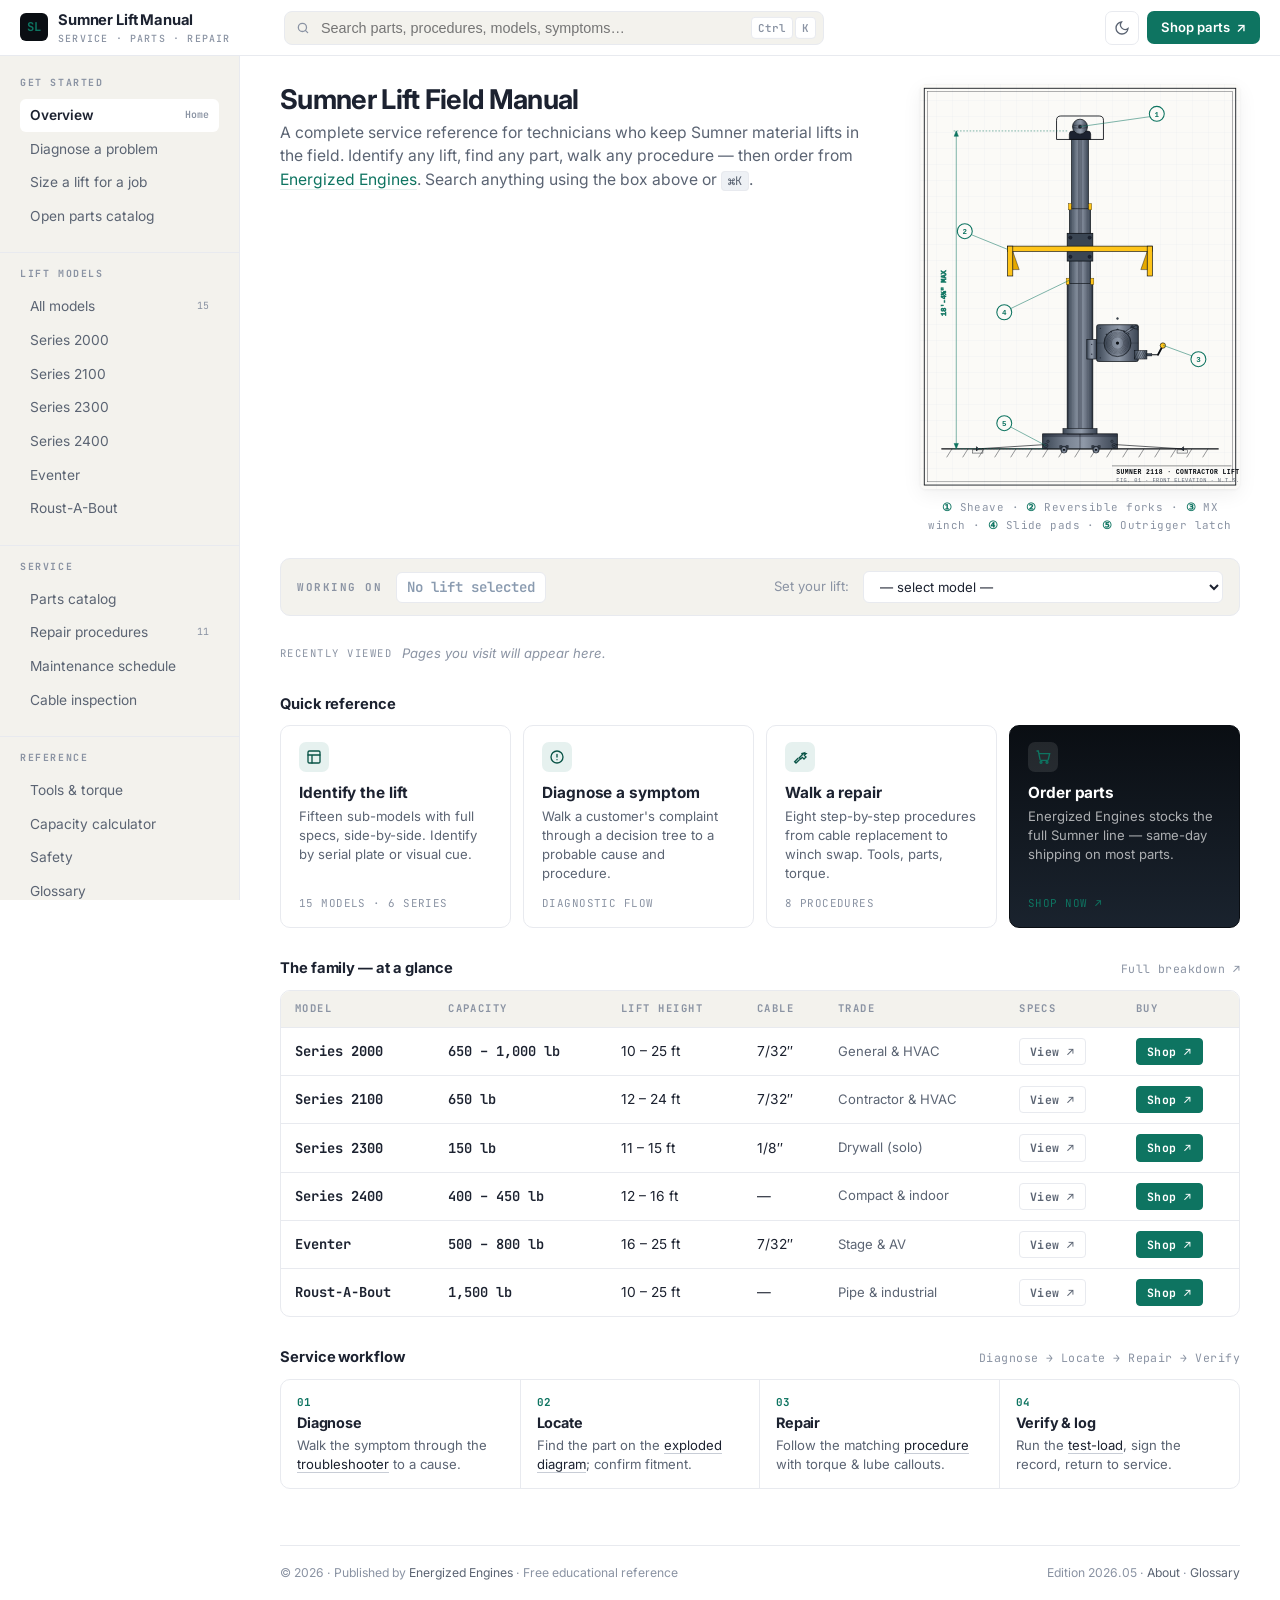
==== commit 6b2b5359: "UX overhaul: unified app-shell across all pages + BLOCKER fixes Applied the BLOCKERS and higher-valu" ====
--- a/index.html
+++ b/index.html
@@ -46,6 +46,7 @@
       <ul>
         <li><a href="index.html" class="active">Overview <span class="badge">Home</span></a></li>
         <li><a href="troubleshooting.html">Diagnose a problem</a></li>
+        <li><a href="sizing.html">Size a lift for a job</a></li>
         <li><a href="parts.html">Open parts catalog</a></li>
       </ul>
     </div>
@@ -67,7 +68,7 @@
       <h6>Service</h6>
       <ul>
         <li><a href="parts.html">Parts catalog</a></li>
-        <li><a href="repairs.html">Repair procedures <span class="badge">8</span></a></li>
+        <li><a href="repairs.html">Repair procedures <span class="badge">11</span></a></li>
         <li><a href="maintenance.html">Maintenance schedule</a></li>
         <li><a href="inspection.html">Cable inspection</a></li>
       </ul>
@@ -86,8 +87,9 @@
     </div>
 
     <div class="app-nav-group">
-      <h6>Order parts</h6>
+      <h6>Support</h6>
       <ul>
+        <li><a href="support.html">Warranty &amp; RMA</a></li>
         <li><a class="app-nav-shop" href="https://www.energizedengines.com/collections/all-parts" target="_blank" rel="sponsored noopener">Shop Sumner parts ↗</a></li>
       </ul>
     </div>
--- a/css/styles.css
+++ b/css/styles.css
@@ -61,7 +61,7 @@
 }
 
 img, svg { max-width: 100%; display: block; }
-a { color: var(--signal-blue); text-decoration: none; }
+a { color: var(--accent-teal, var(--signal-blue)); text-decoration: none; }
 a:hover { text-decoration: underline; }
 
 /* ---------- Typography ---------- */
@@ -312,6 +312,24 @@
 .spec-list .k { color: var(--steel-500); font-family: var(--mono); font-size: .78rem; letter-spacing: .04em; text-transform: uppercase; }
 .spec-list .v { font-weight: 600; }
 
+/* Numbered checklist — left-aligned index + item text on one line each.
+   Used by the pre-shift walk-around and any other numbered inspection. */
+.check-list { list-style: none; margin: 0; padding: 0; font-size: .92rem; }
+.check-list li {
+  display: grid; grid-template-columns: 32px 1fr; gap: 12px;
+  padding: 8px 0; border-bottom: 1px dashed var(--rule); text-align: left;
+  align-items: baseline;
+}
+.check-list li:last-child { border-bottom: 0; }
+.check-list .k {
+  color: var(--accent-teal); font-family: var(--mono);
+  font-size: .78rem; font-weight: 700; letter-spacing: .04em;
+}
+.check-list .v { font-weight: 500; color: var(--v3-ink, var(--ink)); }
+@media (max-width: 640px) {
+  .spec-list li { flex-direction: column; align-items: flex-start; gap: 3px; }
+}
+
 /* ---------- Schematic / SVG box ---------- */
 .schematic {
   background:
@@ -511,8 +529,8 @@
   transform: scale(1.25);
 }
 .hotspot-label {
-  font-family: var(--mono); font-size: 11px; font-weight: 700;
-  fill: var(--ink); pointer-events: none;
+  font-family: var(--mono); font-size: 10px; font-weight: 700;
+  fill: var(--hazard-yellow); pointer-events: none;
 }
 
 /* ---------- Steps / procedures ---------- */
@@ -3131,6 +3149,155 @@
 }
 .app-nav-group .app-nav-shop:hover { background: var(--accent-teal); color: #fff; }
 
+/* Sidebar-embedded lift-context selector — replaces the old black context-bar. */
+.app-nav-ctx { margin-top: 8px; }
+.app-nav-ctx .app-ctx-inline {
+  display: flex; align-items: center; gap: 6px;
+  padding: 4px 10px 8px;
+}
+.app-nav-ctx .app-ctx-current {
+  font-family: var(--mono);
+  font-size: .78rem;
+  font-weight: 700;
+  color: var(--accent-teal-deep, var(--accent-teal));
+  flex: 1;
+  min-width: 0;
+  overflow: hidden;
+  text-overflow: ellipsis;
+  white-space: nowrap;
+}
+.app-nav-ctx .app-ctx-current em { color: var(--v3-text-faint); font-style: normal; font-weight: 500; }
+.app-nav-ctx .app-ctx-clear {
+  background: transparent; border: 0; color: var(--v3-text-faint);
+  font-family: var(--mono); font-size: 1rem; line-height: 1;
+  cursor: pointer; padding: 0 4px;
+  display: none; /* JS reveals when a lift is set */
+}
+.app-nav-ctx .app-ctx-clear:hover { color: var(--v3-ink); }
+.app-nav-ctx .app-ctx-select {
+  width: calc(100% - 20px);
+  margin: 0 10px 4px;
+  font-family: var(--mono);
+  font-size: .78rem;
+  padding: 6px 8px;
+  border: 1px solid var(--v3-rule);
+  border-radius: 4px;
+  background: var(--paper);
+  color: var(--v3-ink);
+  max-width: 100%;
+}
+html[data-theme="dark"] .app-nav-ctx .app-ctx-select {
+  background: var(--v3-paper);
+  color: var(--v3-text);
+}
+.app-nav-ctx .app-ctx-select:focus {
+  outline: 2px solid var(--accent-teal);
+  outline-offset: 1px;
+}
+
+/* App-shell page-head — subpages ship in with `<section class="page-head">`
+   originally styled for the legacy dark hero. Inside .app-main it becomes a
+   simple light headline block so it matches the dashboard hero on home. */
+.app-main .page-head {
+  background: transparent;
+  color: var(--v3-ink);
+  padding: 0 0 24px;
+  border-bottom: 1px solid var(--v3-rule);
+  margin: 0 0 24px;
+  overflow: visible;
+}
+.app-main .page-head::before { display: none; }
+.app-main .page-head .wrap { padding-left: 0; padding-right: 0; max-width: none; }
+.app-main .page-head h1 {
+  color: var(--v3-ink);
+  font-size: clamp(1.4rem, 3vw, 1.9rem);
+  font-weight: 700;
+  letter-spacing: -0.025em;
+  margin: 4px 0 6px;
+  max-width: none;
+  overflow-wrap: break-word;
+}
+html[data-theme="dark"] .app-main .page-head h1 { color: var(--v3-text); }
+.app-main .page-head p {
+  color: var(--v3-text-soft);
+  font-size: .98rem;
+  max-width: 68ch;
+  margin: 0;
+}
+.app-main .breadcrumb {
+  font-family: var(--mono);
+  font-size: .72rem;
+  letter-spacing: .08em;
+  text-transform: uppercase;
+  color: var(--v3-text-faint);
+  margin-bottom: 8px;
+}
+.app-main .breadcrumb a { color: var(--v3-text-soft); border-bottom: 0; }
+.app-main .breadcrumb a:hover { color: var(--accent-teal); }
+
+/* Section blocks inside app-main lose their outer .wrap padding since app-main
+   already provides gutters. Sections stay for vertical rhythm only. */
+.app-main .section { padding: 32px 0; }
+.app-main .section--paper { background: transparent; padding: 32px 0; }
+.app-main .section--steel { background: transparent; padding: 32px 0; }
+.app-main .section--tight { padding: 20px 0; }
+.app-main .section .wrap { padding: 0; max-width: none; }
+.app-main .section > .wrap > h2:first-child,
+.app-main .section > .wrap > .eyebrow:first-child { margin-top: 0; }
+
+/* Give a subtle rule between sections so they don't run together
+   now that they don't have their own background colors. */
+.app-main .section + .section { border-top: 1px solid var(--v3-rule); }
+
+/* ============================================================
+   SIZING DECISION TREE (sizing.html)
+   Sales-facing five-question tree that recommends a lift SKU.
+   ============================================================ */
+.sizing-tree { display: flex; flex-direction: column; gap: 24px; margin-top: 32px; }
+.sizing-step {
+  display: grid; grid-template-columns: 60px 1fr; gap: 20px;
+  padding: 22px 24px;
+  background: var(--v3-paper, #f8f7f2);
+  border-left: 3px solid var(--accent-teal);
+  border-radius: 4px;
+}
+html[data-theme="dark"] .sizing-step { background: var(--paper); }
+.sizing-q-num {
+  font-family: var(--mono);
+  font-size: 2.2rem; font-weight: 800; color: var(--accent-teal);
+  line-height: 1;
+}
+.sizing-q-body h3 { margin: 0 0 6px; font-size: 1.05rem; font-weight: 700; }
+.sizing-hint { color: var(--v3-text-soft, var(--steel-500)); font-size: .88rem; margin: 0 0 14px; }
+.sizing-branches { display: flex; flex-direction: column; gap: 8px; }
+.sizing-branch {
+  display: grid; grid-template-columns: 260px 1fr; gap: 16px;
+  padding: 9px 12px;
+  border-bottom: 1px solid var(--v3-rule, rgba(0,0,0,.08));
+  font-size: .9rem;
+}
+.sizing-branch:last-child { border-bottom: 0; }
+.sizing-branch .k { font-weight: 700; color: var(--v3-ink, var(--ink)); font-family: var(--mono); font-size: .82rem; }
+.sizing-branch .v { color: var(--v3-text-soft, var(--steel-500)); line-height: 1.55; }
+.sizing-recommendation {
+  margin-top: 48px;
+  padding: 28px;
+  border: 2px solid var(--accent-teal);
+  border-radius: 8px;
+  background: var(--v3-paper, #f8f7f2);
+}
+html[data-theme="dark"] .sizing-recommendation { background: rgba(14,116,97,.08); }
+.sizing-recommendation .eyebrow { color: var(--accent-teal); }
+.sizing-recommendation h3 { margin: 4px 0 12px; }
+.sizing-recommendation p { margin: 0 0 12px; }
+.sizing-recommendation p:last-child { margin-bottom: 0; }
+
+@media (max-width: 720px) {
+  .sizing-step { grid-template-columns: 44px 1fr; padding: 16px; }
+  .sizing-q-num { font-size: 1.6rem; }
+  .sizing-branch { grid-template-columns: 1fr; gap: 4px; padding: 10px 6px; }
+}
+
 /* ---- Main content area ---- */
 .app-main {
   padding: 28px 40px 80px;
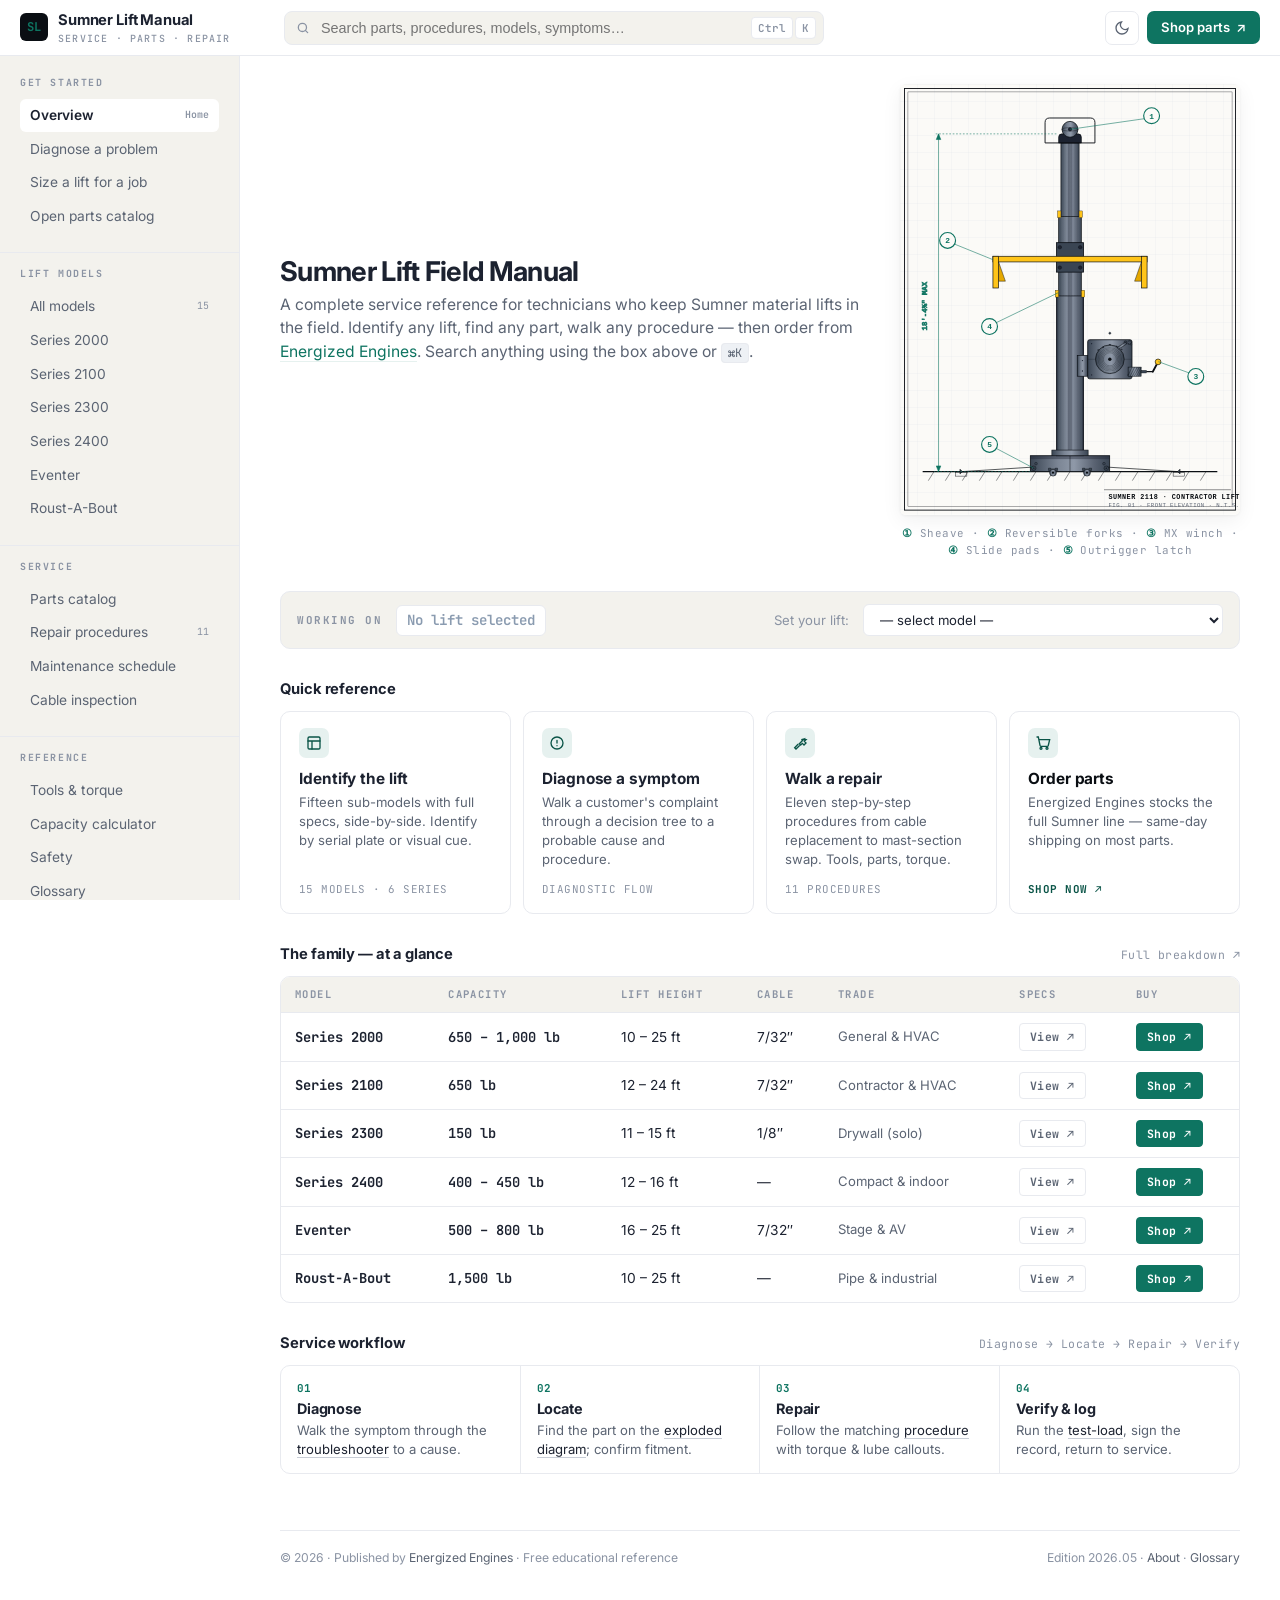
==== commit c1550b01: "Content additions: 3 new procedures, cable table, sheave-wear, safety Applied HIGH-priority findings" ====
--- a/index.html
+++ b/index.html
@@ -355,12 +355,10 @@
       </select>
     </div>
 
-    <!-- RECENTLY VIEWED -->
-    <div class="app-recent">
+    <!-- RECENTLY VIEWED (hidden on first visit; JS reveals when items exist) -->
+    <div class="app-recent" id="recent-block" style="display: none;">
       <span class="app-recent-label">Recently viewed</span>
-      <div id="recent-list">
-        <div class="empty">Pages you visit will appear here.</div>
-      </div>
+      <div id="recent-list"></div>
     </div>
 
     <!-- QUICK REFERENCE -->
@@ -383,8 +381,8 @@
       <a class="app-card" href="repairs.html">
         <div class="icon"><svg viewBox="0 0 24 24" fill="none" stroke="currentColor" stroke-width="2" stroke-linecap="round"><path d="M14 7h7l-2.5 2.5L21 12l-3 3-2.5-2.5L13 15l-2-2 7-7z"/><path d="M9 14l-5 5 2 2 5-5"/></svg></div>
         <h3>Walk a repair</h3>
-        <p>Eight step-by-step procedures from cable replacement to winch swap. Tools, parts, torque.</p>
-        <div class="meta-bottom">8 PROCEDURES</div>
+        <p>Eleven step-by-step procedures from cable replacement to mast-section swap. Tools, parts, torque.</p>
+        <div class="meta-bottom">11 PROCEDURES</div>
       </a>
       <a class="app-card app-card--shop" href="https://www.energizedengines.com/collections/all-parts" target="_blank" rel="sponsored noopener">
         <div class="icon"><svg viewBox="0 0 24 24" fill="none" stroke="currentColor" stroke-width="2" stroke-linecap="round"><path d="M3 3h2l2.5 12.5a2 2 0 0 0 2 1.5h8.5a2 2 0 0 0 2-1.6L22 7H6"/><circle cx="9" cy="20" r="1.5"/><circle cx="18" cy="20" r="1.5"/></svg></div>
--- a/css/styles.css
+++ b/css/styles.css
@@ -3487,16 +3487,17 @@
   color: var(--v3-text-faint);
   letter-spacing: .04em;
 }
-.app-card.app-card--shop {
-  background: linear-gradient(180deg, var(--v3-ink), #1a232e);
-  border-color: var(--v3-ink);
-  color: #fff;
-}
-.app-card.app-card--shop h3 { color: #fff; }
-.app-card.app-card--shop p { color: rgba(255,255,255,.65); }
-.app-card.app-card--shop .icon { background: rgba(255,255,255,.10); color: var(--accent-teal); }
-.app-card.app-card--shop:hover { transform: translateY(-1px); }
-.app-card.app-card--shop .meta-bottom { color: var(--accent-teal); }
+/* Order-parts card: match the other quickref cards visually so the commerce
+   pillar sits alongside content pillars rather than dominating the row.
+   The teal chip on the meta line is enough of a signal that this leads
+   off-site. */
+.app-card.app-card--shop { background: var(--paper, #fff); border-color: var(--v3-rule); color: var(--v3-ink); }
+.app-card.app-card--shop h3 { color: var(--v3-ink); }
+.app-card.app-card--shop p { color: var(--v3-text-soft); }
+.app-card.app-card--shop .icon { background: var(--accent-teal-tint, rgba(14,116,97,.12)); color: var(--accent-teal-deep, var(--accent-teal)); }
+.app-card.app-card--shop:hover { transform: translateY(-1px); border-color: var(--accent-teal); }
+.app-card.app-card--shop .meta-bottom { color: var(--accent-teal-deep, var(--accent-teal)); font-weight: 700; }
+html[data-theme="dark"] .app-card.app-card--shop { background: var(--v3-paper-2, #1e242c); }
 
 /* Spec matrix (the lift family) */
 .app-spec-matrix {
@@ -3659,16 +3660,16 @@
    ============================================================ */
 .dashboard-header {
   display: grid;
-  grid-template-columns: 1fr 320px;
-  gap: 32px;
-  align-items: start;
-  margin-bottom: 24px;
+  grid-template-columns: minmax(0, 1fr) 340px;
+  gap: 40px;
+  align-items: center;
+  margin-bottom: 32px;
 }
 @media (max-width: 880px) {
-  .dashboard-header { grid-template-columns: 1fr; gap: 20px; }
+  .dashboard-header { grid-template-columns: 1fr; gap: 20px; align-items: start; }
   .dashboard-hero-fig { max-width: 280px; margin: 0 auto; }
 }
-.dashboard-header-copy { min-width: 0; }
+.dashboard-header-copy { min-width: 0; max-width: 62ch; }
 .dashboard-hero-fig {
   margin: 0;
   padding: 0;
